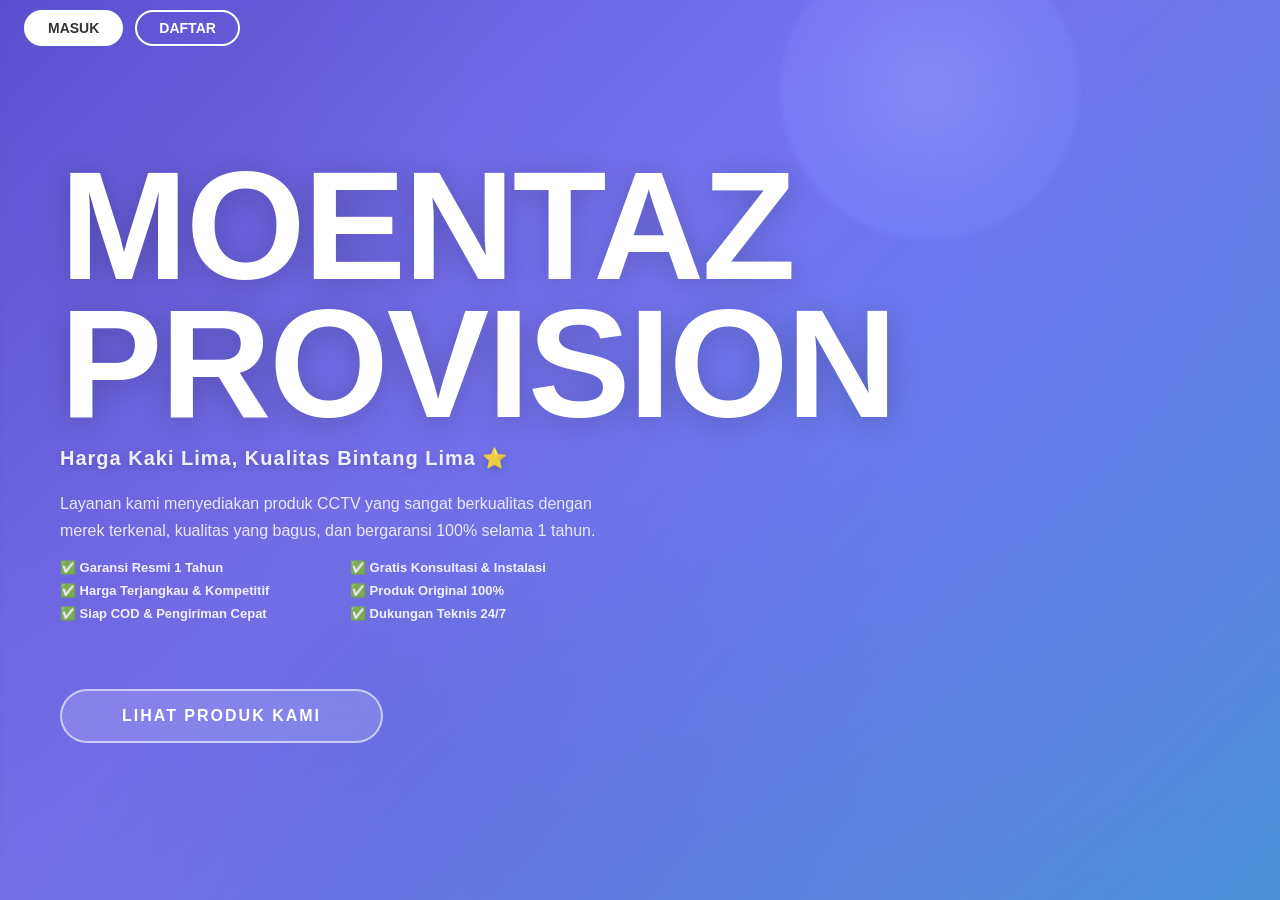
==== index.html @ 512e45a7 "Add files via upload" ====
﻿<!DOCTYPE html>
<html lang="id">
<head>
  <meta charset="UTF-8" />
  <meta name="viewport" content="width=device-width, initial-scale=1.0, viewport-fit=cover"/>
  <meta name="theme-color" content="#5b4fcf"/>
  <meta name="mobile-web-app-capable" content="yes"/>
  <meta name="apple-mobile-web-app-capable" content="yes"/>
  <meta name="apple-mobile-web-app-status-bar-style" content="black-translucent"/>
  <meta name="apple-mobile-web-app-title" content="Moentaz ProVision"/>
  <title>Moentaz ProVision</title>
  <link rel="stylesheet" href="style.css"/>
  <link rel="stylesheet" href="mobile.css"/>
</head>
<body>

<!-- ===== NAVBAR ===== -->
<nav class="navbar" id="navbar">
  <button class="hamburger" id="navbar-hamburger" onclick="openSidebar()" style="display:none;">&#9776;</button>
  <div class="nav-right">
    <button class="btn-masuk" id="btn-masuk" onclick="openModal('modal-masuk')">MASUK</button>
    <button class="btn-daftar" id="btn-daftar" onclick="openModal('modal-daftar')">DAFTAR</button>
    <button class="btn-logout" id="btn-logout" onclick="doLogout()" style="display:none;">KELUAR</button>
    <button class="btn-cart" id="navbar-cart" onclick="openModal('modal-cart')" style="display:none;">
      🛒<span class="cart-badge" id="cart-badge">0</span>
    </button>
  </div>
</nav>

<!-- ===== PAGE: HOME ===== -->
<section class="page active" id="page-home">
  <div class="hero-bg">
    <div class="hero-content">
      <h1 class="hero-title">MOENTAZ<br><span>PROVISION</span></h1>
      <p class="hero-slogan">Harga Kaki Lima, Kualitas Bintang Lima ⭐</p>
      <div class="hero-desc">
        <p>Layanan kami menyediakan produk CCTV yang sangat berkualitas dengan merek terkenal, kualitas yang bagus, dan bergaransi 100% selama 1 tahun.</p>
        <div class="hero-features">
          <div class="hero-feature">✅ Garansi Resmi 1 Tahun</div>
          <div class="hero-feature">✅ Gratis Konsultasi &amp; Instalasi</div>
          <div class="hero-feature">✅ Harga Terjangkau &amp; Kompetitif</div>
          <div class="hero-feature">✅ Produk Original 100%</div>
          <div class="hero-feature">✅ Siap COD &amp; Pengiriman Cepat</div>
          <div class="hero-feature">✅ Dukungan Teknis 24/7</div>
        </div>
      </div>
      <button class="btn-order" onclick="goToLayanan()">LIHAT PRODUK KAMI</button>
    </div>
  </div>
</section>

<!-- ===== PAGE: PRODUCTS ===== -->
<section class="page" id="page-products">
  <div class="products-bg">
    <h2 class="section-title">PRODUK YANG DIJUAL</h2>

    <!-- Filter & Search Bar -->
    <div class="produk-filter-bar">
      <input type="text" id="search-produk" placeholder="&#128269; Cari produk..." oninput="filterProdukPage()" class="produk-search-input"/>
      <select id="filter-kategori" onchange="filterProdukPage()" class="produk-filter-select">
        <option value="">Semua Kategori</option>
        <option value="CCTV Outdoor">CCTV Outdoor</option>
        <option value="CCTV Indoor">CCTV Indoor</option>
        <option value="CCTV PTZ">CCTV PTZ</option>
        <option value="CCTV Wireless">CCTV Wireless</option>
        <option value="Aksesoris CCTV">Aksesoris CCTV</option>
        <option value="Produk Resmi">Produk Resmi</option>
      </select>
      <select id="filter-sort" onchange="filterProdukPage()" class="produk-filter-select">
        <option value="default">Urutkan</option>
        <option value="termurah">Harga Termurah</option>
        <option value="termahal">Harga Termahal</option>
        <option value="terbaru">Terbaru</option>
      </select>
    </div>

    <!-- Produk Penjual (dinamis) -->
    <div id="seller-products-section" style="display:none;">
      <div class="seller-products-header">
        <span>🏪 Produk dari Penjual</span>
      </div>
      <div class="product-grid" id="seller-products-grid"></div>
    </div>

    <!-- Divider -->
    <div id="official-products-header" class="seller-products-header" style="margin-top:20px;">
      <span>✅ Produk Resmi Moentaz ProVision</span>
    </div>

    <h2 class="section-title" style="margin-top:16px;">BEST SELLER</h2>
    <div class="featured-grid">
      <div class="featured-card" onclick="showDetail('tapo')">
        <img id="feat-tapo" alt="Tapo C500" class="prod-img"/>
        <h3>TAPO C500</h3>
        <p>CCTV outdoor PTZ 2MP (1080p) dengan perlindungan IP65, rotasi 360°, deteksi AI, color night vision, dan audio dua arah.</p>
      </div>
      <div class="featured-card" onclick="showDetail('dome')">
        <img id="feat-dome" alt="Domeguard Cam" class="prod-img"/>
        <h3>DOMEGUARD CAM</h3>
        <p>Resolusi tinggi 1080p hingga 2K/3MP, fitur PTZ 360 derajat, dan night vision inframerah untuk pemantauan 24 jam.</p>
      </div>
      <div class="featured-card" onclick="showDetail('guardian')">
        <img id="feat-guardian" alt="Guardian Lens" class="prod-img"/>
        <h3>GUARDIAN LENS</h3>
        <p>Dual Lens dengan dua kamera dalam satu perangkat, memungkinkan pemantauan dua titik sekaligus dengan area luas.</p>
      </div>
    </div>
    <div class="product-grid">
      <div class="product-card" id="card-tapo" onclick="showDetail('tapo')">
        <span class="star">⭐</span>
        <img id="grid-tapo" alt="Tapo C500" class="prod-img"/>
        <div class="prod-info">
          <small>Smart 360° Camera</small>
          <strong>TAPO C500</strong>
          <small>AUTO TRACKING</small>
          <div class="price" id="price-tapo">Rp500.000</div>
          <div class="prod-actions">
            <button onclick="event.stopPropagation();openProductChat('Tapo C500')">💬 Chat</button>
            <button class="btn-beli" id="beli-tapo" onclick="event.stopPropagation();beliSekarang('Tapo C500',500000)">BELI SEKARANG</button>
          </div>
        </div>
      </div>
      <div class="product-card" id="card-dome" onclick="showDetail('dome')">
        <span class="star">⭐</span>
        <img id="grid-dome" alt="Domeguard Cam" class="prod-img"/>
        <div class="prod-info">
          <small>Indoor Dome Camera</small>
          <strong>DOMEGUARD CAM</strong>
          <small>MOTION DETECT</small>
          <div class="price" id="price-dome">Rp600.000</div>
          <div class="prod-actions">
            <button onclick="event.stopPropagation();openProductChat('Domeguard Cam')">💬 Chat</button>
            <button class="btn-beli" id="beli-dome" onclick="event.stopPropagation();beliSekarang('Domeguard Cam',600000)">BELI SEKARANG</button>
          </div>
        </div>
      </div>
      <div class="product-card" id="card-guardian" onclick="showDetail('guardian')">
        <span class="star">⭐</span>
        <img id="grid-guardian" alt="Guardian Lens" class="prod-img"/>
        <div class="prod-info">
          <small>Premium Security Cam</small>
          <strong>GUARDIAN LENS</strong>
          <small>WATERPROOF</small>
          <div class="price" id="price-guardian">Rp750.000</div>
          <div class="prod-actions">
            <button onclick="event.stopPropagation();openProductChat('Guardian Lens')">💬 Chat</button>
            <button class="btn-beli" id="beli-guardian" onclick="event.stopPropagation();beliSekarang('Guardian Lens',750000)">BELI SEKARANG</button>
          </div>
        </div>
      </div>
      <div class="product-card" id="card-zte" onclick="showDetail('zte')">
        <img id="grid-zte" alt="ZTE CCTV" class="prod-img"/>
        <div class="prod-info">
          <small>Wireless Smart Camera</small>
          <strong>ZTE CCTV</strong>
          <small>MOBILE APP</small>
          <div class="price" id="price-zte">Rp750.000</div>
          <div class="prod-actions">
            <button onclick="event.stopPropagation();openProductChat('ZTE CCTV')">💬 Chat</button>
            <button class="btn-beli" id="beli-zte" onclick="event.stopPropagation();beliSekarang('ZTE CCTV',750000)">BELI SEKARANG</button>
          </div>
        </div>
      </div>
      <div class="product-card" id="card-bullet" onclick="showDetail('bullet')">
        <img id="grid-bullet" alt="CCTV Bullet Camera" class="prod-img"/>
        <div class="prod-info">
          <small>Outdoor Bullet Camera</small>
          <strong>CCTV BULLET CAMERA</strong>
          <small>WEATHERPROOF · LONG RANGE · IR NIGHT</small>
          <div class="price" id="price-bullet">Rp400.000</div>
          <div class="prod-actions">
            <button onclick="event.stopPropagation();openProductChat('CCTV Bullet Camera')">💬 Chat</button>
            <button class="btn-beli" id="beli-bullet" onclick="event.stopPropagation();beliSekarang('CCTV Bullet Camera',400000)">BELI SEKARANG</button>
          </div>
        </div>
      </div>
      <div class="product-card" id="card-hikvision" onclick="showDetail('hikvision')">
        <img id="grid-hikvision" alt="Hikvision" class="prod-img"/>
        <div class="prod-info">
          <small>Indoor Dome Camera</small>
          <strong>HIKVISION</strong>
          <small>INFRARED · STABLE SIGNAL</small>
          <div class="price" id="price-hikvision">Rp350.000</div>
          <div class="prod-actions">
            <button onclick="event.stopPropagation();openProductChat('Hikvision')">💬 Chat</button>
            <button class="btn-beli" id="beli-hikvision" onclick="event.stopPropagation();beliSekarang('Hikvision',350000)">BELI SEKARANG</button>
          </div>
        </div>
      </div>
      <div class="product-card" id="card-ezviz" onclick="showDetail('ezviz')">
        <img id="grid-ezviz" alt="Ezviz Dome" class="prod-img"/>
        <div class="prod-info">
          <small>Smart Home Camera</small>
          <strong>EZVIZ DOME</strong>
          <small>FULL HD · MOTION ALERT · APP CONTROL</small>
          <div class="price" id="price-ezviz">Rp450.000</div>
          <div class="prod-actions">
            <button onclick="event.stopPropagation();openProductChat('Ezviz Dome')">💬 Chat</button>
            <button class="btn-beli" id="beli-ezviz" onclick="event.stopPropagation();beliSekarang('Ezviz Dome',450000)">BELI SEKARANG</button>
          </div>
        </div>
      </div>
      <div class="product-card" id="card-tvt" onclick="showDetail('tvt')">
        <img id="grid-tvt" alt="TVT Camera" class="prod-img"/>
        <div class="prod-info">
          <small>Outdoor Security Camera</small>
          <strong>TVT CAMERA</strong>
          <small>ROBUST · WATERPROOF · NIGHT VISION</small>
          <div class="price" id="price-tvt">Rp650.000</div>
          <div class="prod-actions">
            <button onclick="event.stopPropagation();openProductChat('TVT Camera')">💬 Chat</button>
            <button class="btn-beli" id="beli-tvt" onclick="event.stopPropagation();beliSekarang('TVT Camera',650000)">BELI SEKARANG</button>
          </div>
        </div>
      </div>
    </div>
  </div>
</section>

<!-- ===== PAGE: DETAIL PRODUK ===== -->
<section class="page" id="page-detail">
  <div class="detail-bg">
    <div class="detail-container">
      <button class="btn-back" onclick="showPage('page-products')">&#8592; Kembali</button>
      <img id="detail-img" alt="Produk" class="prod-img" style="width:160px;height:160px;"/>
      <h2 id="detail-name">DOMEGUARD CAM</h2>
      <div class="detail-price" id="detail-price">Rp600.000</div>
      <div class="detail-actions">
        <button onclick="openProductChatDetail()">💬 Chat</button>
        <button onclick="addToCartDetail()">🛒</button>
        <button class="btn-beli-detail" id="detail-beli" onclick="beliSekarangDetail()">BELI SEKARANG</button>
      </div>
      <div class="detail-desc">
        <h4>📷 Deskripsi Produk CCTV</h4>
        <p>Kami menyediakan berbagai jenis CCTV berkualitas seperti Bullet Camera, Hikvision, Ezviz Dome, dan TVT Camera yang cocok untuk kebutuhan rumah, toko, maupun kantor. Semua produk sudah mendukung pemantauan melalui HP sehingga Anda bisa mengawasi kapan saja dan di mana saja.</p>
        <p><strong>Kelebihan:</strong></p>
        <p>✅ Kualitas gambar HD hingga jernih<br>
           ✅ Tersedia untuk indoor &amp; outdoor<br>
           ✅ Fitur lengkap (night vision, motion detection)<br>
           ✅ Bisa dipantau lewat smartphone<br>
           ✅ Pilihan harga dari terjangkau hingga premium</p>
        <p><strong>Kekurangan:</strong></p>
        <p>❌ Beberapa produk premium harganya lebih mahal<br>
           ❌ Instalasi &amp; setting awal butuh penyesuaian<br>
           ❌ Tipe tertentu kurang cocok untuk semua kondisi (indoor/outdoor)</p>
        <h4>📷 RATING TENTANG PRODUCT</h4>
        <div class="reviews" id="reviews-list">
          <div class="review-card"><span class="rev-avatar r">R</span><strong>Rudy2531</strong><div>⭐⭐⭐⭐⭐</div><p>Performa stabil dan jarang bermasalah</p></div>
          <div class="review-card"><span class="rev-avatar m">M</span><strong>my_m.yusuf</strong><div>⭐⭐⭐⭐⭐</div><p>Sangat puas, bisa pantau dari HP dengan lancar</p></div>
          <div class="review-card"><span class="rev-avatar m">M</span><strong>Maemunah854</strong><div>⭐⭐⭐</div><p>Cukup bagus untuk kebutuhan rumah</p></div>
          <div class="review-card"><span class="rev-avatar n">N</span><strong>NinGsieh762</strong><div>⭐⭐⭐⭐</div><p>Desain bagus dan cocok untuk indoor</p></div>
          <div class="review-card"><span class="rev-avatar d">D</span><strong>Daffin1928_</strong><div>⭐⭐⭐</div><p>Cukup bagus untuk kebutuhan rumah</p></div>
        </div>
        <div class="rating-form" id="rating-form">
          <h4>⭐ Tulis Ulasanmu</h4>
          <div class="rating-stars" id="rating-stars">
            <span class="star-btn" data-val="1" onclick="setRating(1)">★</span>
            <span class="star-btn" data-val="2" onclick="setRating(2)">★</span>
            <span class="star-btn" data-val="3" onclick="setRating(3)">★</span>
            <span class="star-btn" data-val="4" onclick="setRating(4)">★</span>
            <span class="star-btn" data-val="5" onclick="setRating(5)">★</span>
          </div>
          <p id="rating-label" style="font-size:12px;color:#888;margin:4px 0 10px;">Pilih bintang di atas</p>
          <textarea id="rating-komentar" placeholder="Tulis komentar kamu..." rows="3"></textarea>
          <button class="btn-submit-rating" onclick="submitRating()">Kirim Ulasan</button>
        </div>
        <div class="badges-row">
          <span class="badge-garansi">100% GARANSI</span>
          <span class="badge-siap">⚡ SIAP COD!</span>
          <span class="badge-ready">✅ READY STOCK</span>
        </div>
      </div>
    </div>
  </div>
</section>

<!-- ===== PAGE: KONTAK ===== -->
<section class="page" id="page-kontak">
  <div class="kontak-bg">
    <div class="kontak-container">
      <h2><u>KONTAK KAMI</u></h2>
      <div class="kontak-item">
        <span class="kontak-icon ig">
          <svg xmlns="http://www.w3.org/2000/svg" viewBox="0 0 24 24" width="40" height="40"><defs><radialGradient id="ig-grad" cx="30%" cy="107%" r="150%"><stop offset="0%" stop-color="#fdf497"/><stop offset="5%" stop-color="#fdf497"/><stop offset="45%" stop-color="#fd5949"/><stop offset="60%" stop-color="#d6249f"/><stop offset="90%" stop-color="#285AEB"/></radialGradient></defs><rect width="24" height="24" rx="6" fill="url(#ig-grad)"/><rect x="3" y="3" width="18" height="18" rx="5" fill="none" stroke="white" stroke-width="1.5"/><circle cx="12" cy="12" r="4.5" fill="none" stroke="white" stroke-width="1.5"/><circle cx="17.5" cy="6.5" r="1" fill="white"/></svg>
        </span>
        <strong>@moentazprovision</strong>
      </div>
      <div class="kontak-item">
        <span class="kontak-icon wa">
          <svg xmlns="http://www.w3.org/2000/svg" viewBox="0 0 24 24" width="40" height="40"><rect width="24" height="24" rx="6" fill="#25D366"/><path d="M12 4C7.58 4 4 7.58 4 12c0 1.42.37 2.75 1.02 3.91L4 20l4.24-1.11A7.94 7.94 0 0012 20c4.42 0 8-3.58 8-8s-3.58-8-8-8zm3.93 11.07c-.17.47-1 .9-1.37.95-.34.05-.77.07-1.24-.08-.29-.09-.65-.21-1.12-.41-1.97-.85-3.25-2.84-3.35-2.97-.1-.13-.8-1.06-.8-2.02s.5-1.43.68-1.63c.17-.19.38-.24.5-.24l.36.01c.12 0 .28-.04.44.34.17.39.57 1.39.62 1.49.05.1.08.22.02.35-.07.13-.1.21-.2.33-.1.11-.21.25-.3.33-.1.1-.2.2-.09.4.12.19.52.86 1.12 1.39.77.69 1.42.9 1.62.99.19.1.3.08.41-.05.12-.13.5-.58.63-.78.13-.2.27-.17.45-.1.18.07 1.15.54 1.35.64.19.1.32.14.37.22.05.09.05.5-.12.97z" fill="white"/></svg>
        </span>
        <strong>0857-1254-3675</strong>
      </div>
      <div class="kontak-item">
        <span class="kontak-icon gm">
          <svg xmlns="http://www.w3.org/2000/svg" viewBox="0 0 24 24" width="40" height="40"><rect width="24" height="24" rx="6" fill="white" stroke="#ddd" stroke-width="0.5"/><path d="M4 7.5C4 6.67 4.67 6 5.5 6h13C19.33 6 20 6.67 20 7.5v9c0 .83-.67 1.5-1.5 1.5h-13C4.67 18 4 17.33 4 16.5v-9z" fill="white" stroke="#ddd" stroke-width="0.5"/><path d="M4 7.5l8 5.5 8-5.5" fill="none" stroke="#EA4335" stroke-width="1.5"/><path d="M4 7.5L4 16.5" fill="none" stroke="#34A853" stroke-width="1.5"/><path d="M20 7.5L20 16.5" fill="none" stroke="#FBBC05" stroke-width="1.5"/><path d="M4 16.5l5.5-4.5" fill="none" stroke="#4285F4" stroke-width="1.5"/><path d="M20 16.5l-5.5-4.5" fill="none" stroke="#4285F4" stroke-width="1.5"/></svg>
        </span>
        <strong>officialmoentaz@gmail.com</strong>
      </div>
      <div class="kontak-item">
        <span class="kontak-icon fb">
          <svg xmlns="http://www.w3.org/2000/svg" viewBox="0 0 24 24" width="40" height="40"><rect width="24" height="24" rx="6" fill="#1877F2"/><path d="M16 8h-2c-.55 0-1 .45-1 1v2h3l-.5 3H13v7h-3v-7H8v-3h2V9c0-2.21 1.79-4 4-4h2v3z" fill="white"/></svg>
        </span>
        <strong>moentazprovision.official</strong>
      </div>
    </div>
  </div>
</section>

<!-- ===== PAGE: TENTANG KAMI ===== -->
<section class="page" id="page-tentang">
  <div class="tentang-bg">
    <div class="tentang-container">
      <p>KAMI ADALAH PENYEDIA SOLUSI KEAMANAN YANG FOKUS PADA PENJUALAN DAN PEMASANGAN CCTV UNTUK RUMAH, BISNIS, DAN KEBUTUHAN INDUSTRI.</p>
      <p>MOENTAZ PROVISION DIDIRIKAN DENGAN TUJUAN MEMBANTU MENINGKATKAN KEAMANAN DAN KETENANGAN PELANGGAN. KAMI MENYEDIAKAN BERBAGAI PRODUK CCTV BERKUALITAS DENGAN TEKNOLOGI TERBARU SERTA LAYANAN INSTALASI PROFESIONAL.</p>
      <p>DENGAN TIM YANG BERPENGALAMAN, KAMI MEMASTIKAN SETIAP SISTEM TERPASANG DENGAN OPTIMAL DAN MUDAH DIGUNAKAN. KAMI JUGA MEMBERIKAN DUKUNGAN PURNA JUAL UNTUK MEMASTIKAN SISTEM KEAMANAN ANDA SELALU BERJALAN DENGAN BAIK.</p>
      <p>VISI KAMI ADALAH MENJADI MITRA TERPERCAYA DALAM SOLUSI KEAMANAN. MISI KAMI ADALAH MENGHADIRKAN PRODUK BERKUALITAS, LAYANAN PROFESIONAL, DAN SOLUSI YANG TEPAT SESUAI KEBUTUHAN PELANGGAN.</p>
      <p>LINDUNGI ASET DAN ORANG-ORANG PENTING BAGI ANDA BERSAMA MOENTAZ PROVISION.</p>
      <p style="font-style:italic;opacity:0.85;margin-top:20px;">"Harga Kaki Lima, Kualitas Bintang Lima ⭐"</p>
    </div>
  </div>
</section>

<!-- ===== PAGE: DASHBOARD PENJUAL ===== -->
<section class="page" id="page-seller">
  <div class="seller-page-bg">

    <!-- Navbar Penjual -->
    <nav class="seller-navbar">
      <div class="seller-navbar-left">
        <button class="seller-nav-back" onclick="showPage('page-home')">&#8592; Keluar</button>
        <span class="seller-nav-logo">🏪 Moentaz ProVision <span class="seller-nav-badge">Seller</span></span>
      </div>
      <div class="seller-navbar-right">
        <span class="seller-nav-toko" id="snav-toko">Nama Toko</span>
        <div class="seller-nav-saldo" onclick="showSellerTab('keuangan')">
          💰 <span id="snav-saldo">Rp0</span>
        </div>
      </div>
    </nav>

    <!-- Layout Utama -->
    <div class="seller-layout">

      <!-- Sidebar Menu (Desktop) -->
      <aside class="seller-sidebar-menu">
        <div class="seller-sidebar-profile">
          <div class="seller-sidebar-avatar">🏪</div>
          <div id="ssidebar-toko" style="font-weight:800;font-size:14px;color:#fff;">Nama Toko</div>
          <div id="ssidebar-username" style="font-size:11px;color:rgba(255,255,255,0.7);">@username</div>
        </div>
        <nav class="seller-sidebar-nav">
          <a href="#" class="seller-snav active" id="snav-beranda" onclick="showSellerTab('beranda')">&#127968; Beranda</a>
          <a href="#" class="seller-snav" id="snav-produk" onclick="showSellerTab('produk')">&#128230; Produk Saya</a>
          <a href="#" class="seller-snav" id="snav-pesanan" onclick="showSellerTab('pesanan')">
            &#128203; Pesanan Masuk
            <span class="seller-snav-badge" id="snav-pesanan-badge" style="display:none;"></span>
          </a>
          <a href="#" class="seller-snav" id="snav-keuangan" onclick="showSellerTab('keuangan')">&#128179; Keuangan</a>
          <a href="#" class="seller-snav" id="snav-promosi" onclick="showSellerTab('promosi')">&#127873; Promosi</a>
          <a href="#" class="seller-snav" id="snav-ulasan" onclick="showSellerTab('ulasan')">&#11088; Ulasan</a>
          <a href="#" class="seller-snav" id="snav-profil" onclick="showSellerTab('profil')">&#9881;&#65039; Profil Toko</a>
        </nav>
        <button class="seller-sidebar-logout" onclick="doLogoutPenjual()">&#128682; Keluar dari Toko</button>
      </aside>

      <!-- Konten Utama -->
      <main class="seller-main-content" id="seller-main-content">
        <!-- Diisi oleh JS -->
      </main>

    </div>

    <!-- Bottom Nav (Mobile) -->
    <nav class="seller-bottom-nav">
      <button class="seller-bnav-btn active" id="bnav-beranda" onclick="showSellerTab('beranda')">
        <span>&#127968;</span><small>Beranda</small>
      </button>
      <button class="seller-bnav-btn" id="bnav-produk" onclick="showSellerTab('produk')">
        <span>&#128230;</span><small>Produk</small>
      </button>
      <button class="seller-bnav-btn" id="bnav-pesanan" onclick="showSellerTab('pesanan')">
        <span>&#128203;</span><small>Pesanan</small>
        <span class="seller-bnav-badge" id="bnav-pesanan-badge" style="display:none;"></span>
      </button>
      <button class="seller-bnav-btn" id="bnav-keuangan" onclick="showSellerTab('keuangan')">
        <span>&#128179;</span><small>Keuangan</small>
      </button>
      <button class="seller-bnav-btn" id="bnav-lainnya" onclick="showSellerTab('profil')">
        <span>&#9881;&#65039;</span><small>Lainnya</small>
      </button>
    </nav>

  </div>
</section>

<!-- ===== MODAL: MASUK ===== -->
<div class="modal-overlay" id="modal-masuk">
  <div class="modal-box">
    <button class="modal-close" onclick="closeModal('modal-masuk')">X</button>
    <!-- Tab Pembeli / Penjual -->
    <div class="auth-tabs">
      <button class="auth-tab active" id="tab-login-pembeli" onclick="switchLoginTab('pembeli')">🛒 Pembeli</button>
      <button class="auth-tab" id="tab-login-penjual" onclick="switchLoginTab('penjual')">🏪 Penjual</button>
    </div>

    <!-- Form Login Pembeli -->
    <div id="form-login-pembeli">
      <h2>MASUK PEMBELI</h2>
      <div class="form-group"><input type="text" id="login-username" placeholder="Username"/><span>👤</span></div>
      <div class="form-group"><input type="email" id="login-email" placeholder="Masukan email"/><span>✉️</span></div>
      <div class="form-group"><input type="password" id="login-password" placeholder="Kata Sandi"/><span>🔒</span></div>
      <p id="login-error" style="display:none;color:red;font-size:13px;margin-bottom:10px;"></p>
      <div class="form-btns">
        <button class="btn-login" onclick="doLogin()">Login Sekarang</button>
        <button class="btn-lupa">Lupa Kata Sandi?</button>
      </div>
      <p style="text-align:center;font-size:13px;margin-top:12px;color:#888;">Belum punya akun? <a href="#" onclick="closeModal('modal-masuk');openModal('modal-daftar');return false;" style="color:#5b4fcf;font-weight:700;">Daftar</a></p>
    </div>

    <!-- Form Login Penjual -->
    <div id="form-login-penjual" style="display:none;">
      <h2>MASUK PENJUAL</h2>
      <div class="form-group"><input type="text" id="seller-login-username" placeholder="Username Toko"/><span>🏪</span></div>
      <div class="form-group"><input type="email" id="seller-login-email" placeholder="Email Toko"/><span>✉️</span></div>
      <div class="form-group"><input type="password" id="seller-login-password" placeholder="Kata Sandi"/><span>🔒</span></div>
      <p id="seller-login-error" style="display:none;color:red;font-size:13px;margin-bottom:10px;"></p>
      <div class="form-btns">
        <button class="btn-login" onclick="doLoginPenjual()">Login Penjual</button>
        <button class="btn-lupa">Lupa Kata Sandi?</button>
      </div>
      <p style="text-align:center;font-size:13px;margin-top:12px;color:#888;">Belum punya toko? <a href="#" onclick="closeModal('modal-masuk');openModal('modal-daftar-penjual');return false;" style="color:#ff6f00;font-weight:700;">Daftar Toko</a></p>
    </div>
  </div>
</div>

<!-- ===== MODAL: DAFTAR PENJUAL ===== -->
<div class="modal-overlay" id="modal-daftar-penjual">
  <div class="modal-box">
    <button class="modal-close" onclick="closeModal('modal-daftar-penjual')">X</button>
    <h2>DAFTAR PENJUAL</h2>
    <div class="seller-reg-banner">
      <span>🏪</span>
      <div>
        <strong>Buka Toko di Moentaz ProVision</strong>
        <p>Jangkau lebih banyak pembeli, kelola produk dengan mudah.</p>
      </div>
    </div>
    <p class="form-section-label">🏪 Informasi Toko</p>
    <div class="form-group"><input type="text" id="seller-nama-toko" placeholder="Nama Toko"/><span>🏪</span></div>
    <div class="form-group"><input type="text" id="seller-username" placeholder="Username Toko (unik)"/><span>👤</span></div>
    <div class="form-group"><input type="email" id="seller-email" placeholder="Email Toko (@gmail.com)"/><span>✉️</span></div>
    <div class="form-group"><input type="tel" id="seller-telpon" placeholder="Nomor WhatsApp Toko" oninput="this.value=this.value.replace(/[^0-9+\-\s]/g,'')"/><span>📞</span></div>
    <p class="form-section-label">📍 Lokasi Toko</p>
    <div class="alamat-grid">
      <div class="alamat-select-wrap">
        <select id="seller-provinsi" onchange="onSellerProvinsiChange()" class="alamat-select">
          <option value="">-- Pilih Provinsi --</option>
        </select>
      </div>
      <div class="alamat-select-wrap">
        <select id="seller-kota" onchange="onSellerKotaChange()" class="alamat-select" disabled>
          <option value="">-- Pilih Kota/Kab --</option>
        </select>
      </div>
      <div class="alamat-select-wrap">
        <select id="seller-kecamatan" onchange="onSellerKecamatanChange()" class="alamat-select" disabled>
          <option value="">-- Pilih Kecamatan --</option>
        </select>
      </div>
      <div class="alamat-select-wrap">
        <select id="seller-kodepos" class="alamat-select" disabled>
          <option value="">-- Kode Pos --</option>
        </select>
      </div>
    </div>
    <div class="form-group" style="margin-top:8px;">
      <input type="text" id="seller-alamat-jalan" placeholder="Alamat Lengkap Toko (Jl. ...)"/>
      <span>📍</span>
    </div>
    <p class="form-section-label">📝 Deskripsi Toko</p>
    <textarea id="seller-deskripsi" placeholder="Ceritakan tentang toko kamu..." rows="3" style="width:100%;border:1px solid #ccc;border-radius:6px;padding:10px;font-size:13px;font-family:inherit;resize:none;outline:none;box-sizing:border-box;"></textarea>
    <p class="form-section-label">🔒 Keamanan Akun</p>
    <div class="form-group"><input type="password" id="seller-password" placeholder="Min 8 karakter, huruf kapital, angka, . , - _"/><span>🔒</span></div>
    <div class="form-group"><input type="password" id="seller-password2" placeholder="Ulangi Password"/><span>🔒</span></div>
    <p id="seller-reg-error" style="display:none;color:red;font-size:13px;margin-bottom:8px;"></p>
    <button class="btn-daftar-submit" style="background:#ff6f00;" onclick="doDaftarPenjual()">Daftar Toko Sekarang</button>
    <p style="text-align:center;font-size:13px;margin-top:10px;color:#888;">Sudah punya akun? <a href="#" onclick="closeModal('modal-daftar-penjual');openModal('modal-masuk');switchLoginTab('penjual');return false;" style="color:#ff6f00;font-weight:700;">Login</a></p>
  </div>
</div>

<!-- ===== MODAL: DASHBOARD PENJUAL ===== -->
<div class="modal-overlay" id="modal-dashboard-penjual">
  <div class="modal-box seller-dashboard-box">
    <button class="modal-close" onclick="closeModal('modal-dashboard-penjual')">X</button>
    <!-- Header Toko -->
    <div class="seller-dash-header">
      <div class="seller-dash-avatar" id="seller-dash-avatar">🏪</div>
      <div style="flex:1;">
        <div class="seller-dash-name" id="seller-dash-name">Nama Toko</div>
        <div class="seller-dash-username" id="seller-dash-username">@username</div>
        <div class="seller-dash-badge">Penjual Terverifikasi ✅</div>
      </div>
      <button class="seller-saldo-btn" onclick="showSellerSection('saldo')">
        💰 <span id="seller-saldo-display">Rp0</span>
      </button>
    </div>
    <!-- Statistik -->
    <div class="seller-dash-stats">
      <div class="seller-stat"><div class="seller-stat-val" id="seller-stat-produk">0</div><div class="seller-stat-label">Produk</div></div>
      <div class="seller-stat"><div class="seller-stat-val" id="seller-stat-pesanan">0</div><div class="seller-stat-label">Pesanan</div></div>
      <div class="seller-stat"><div class="seller-stat-val" id="seller-stat-pendapatan">Rp0</div><div class="seller-stat-label">Pendapatan</div></div>
      <div class="seller-stat"><div class="seller-stat-val" id="seller-stat-rating">5.0</div><div class="seller-stat-label">Rating</div></div>
    </div>
    <!-- Menu Tab -->
    <div class="seller-tab-menu">
      <button class="seller-tab-btn active" id="stab-produk" onclick="showSellerSection('produk')">📦 Produk</button>
      <button class="seller-tab-btn" id="stab-pesanan" onclick="showSellerSection('pesanan')">
        📋 Pesanan <span class="seller-notif-badge" id="seller-pesanan-badge" style="display:none;"></span>
      </button>
      <button class="seller-tab-btn" id="stab-keuangan" onclick="showSellerSection('keuangan')">💳 Keuangan</button>
      <button class="seller-tab-btn" id="stab-promosi" onclick="showSellerSection('promosi')">🎁 Promosi</button>
      <button class="seller-tab-btn" id="stab-ulasan" onclick="showSellerSection('ulasan')">⭐ Ulasan</button>
      <button class="seller-tab-btn" id="stab-profil" onclick="showSellerSection('profil')">⚙️ Toko</button>
    </div>
    <div id="seller-section-content" class="seller-content-area"></div>
    <!-- Footer -->
    <div class="seller-dash-footer">
      <button class="seller-footer-btn" onclick="closeModal('modal-dashboard-penjual')">🛒 Belanja</button>
      <button class="seller-footer-btn seller-footer-logout" onclick="doLogoutPenjual()">🚪 Keluar</button>
    </div>
  </div>
</div>

<!-- ===== MODAL: DAFTAR (PEMBELI) ===== -->
<div class="modal-overlay" id="modal-daftar">
  <div class="modal-box">
    <button class="modal-close" onclick="closeModal('modal-daftar')">X</button>
    <h2>DAFTAR PEMBELI</h2>
    <p class="form-section-label">👤 Informasi Personal</p>
    <div class="form-group"><input type="text" id="reg-nama" placeholder="Nama Lengkap (min. 2 kata)"/><span>👤</span></div>
    <div class="form-group"><input type="email" id="reg-email" placeholder="Contoh: nama@gmail.com"/><span>✉️</span></div>

    <!-- Alamat bertingkat -->
    <p class="form-section-label">📍 Alamat</p>
    <div class="alamat-grid">
      <div class="alamat-select-wrap">
        <select id="reg-provinsi" onchange="onProvinsiChange()" class="alamat-select">
          <option value="">-- Pilih Provinsi --</option>
        </select>
      </div>
      <div class="alamat-select-wrap">
        <select id="reg-kota" onchange="onKotaChange()" class="alamat-select" disabled>
          <option value="">-- Pilih Kota/Kab --</option>
        </select>
      </div>
      <div class="alamat-select-wrap">
        <select id="reg-kecamatan" onchange="onKecamatanChange()" class="alamat-select" disabled>
          <option value="">-- Pilih Kecamatan --</option>
        </select>
      </div>
      <div class="alamat-select-wrap">
        <select id="reg-kodepos" class="alamat-select" disabled>
          <option value="">-- Kode Pos --</option>
        </select>
      </div>
    </div>
    <div class="form-group" style="margin-top:8px;">
      <input type="text" id="reg-jalan" placeholder="Nama Jalan, Gedung, No. Rumah (contoh: Jl. Merdeka No. 10)"/>
      <span>🏠</span>
    </div>

    <div class="form-group"><input type="tel" id="reg-telpon" placeholder="Nomor Telpon" oninput="this.value=this.value.replace(/[^0-9+\-\s]/g,'')"/><span>📞</span></div>
    <p class="form-section-label">🔒 Keamanan Akun</p>
    <div class="form-group"><input type="password" id="reg-password" placeholder="Min 8 karakter, huruf kapital, angka, . , - _"/><span>🔒</span></div>
    <div class="form-group"><input type="password" id="reg-password2" placeholder="Ulangi Password"/><span>🔒</span></div>
    <p id="reg-error" style="display:none;color:red;font-size:13px;margin-bottom:8px;"></p>
    <button class="btn-daftar-submit" onclick="doDaftar()">Daftar Sekarang</button>
  </div>
</div>

<!-- ===== MODAL: CART ===== -->
<div class="modal-overlay" id="modal-cart">
  <div class="modal-box cart-box">
    <button class="modal-close" onclick="closeModal('modal-cart')">X</button>
    <div id="cart-items"></div>
    <div class="cart-footer">
      <label><input type="checkbox" id="select-all" onchange="toggleSelectAll(this)"/> Semua</label>
      <button class="btn-checkout" onclick="checkout()">Checkout</button>
    </div>
  </div>
</div>

<!-- ===== MODAL: CHAT PER PRODUK ===== -->
<div class="modal-overlay" id="modal-chat">
  <div class="modal-box chat-box">
    <div class="chat-header">
      <span class="chat-avatar">M</span>
      <div>
        <strong>Admin Moentaz ProVision</strong>
        <div id="chat-product-label" style="font-size:11px;color:#5b4fcf;font-weight:600;"></div>
        <div id="chat-admin-status" style="font-size:10px;margin-top:2px;"></div>
      </div>
      <button class="modal-close" style="position:relative;top:0;right:0;margin-left:auto;" onclick="closeModal('modal-chat')">X</button>
    </div>
    <div class="chat-messages" id="chat-messages"></div>
    <div class="chat-input-row">
      <input type="text" id="chat-input" placeholder="Tulis Pesan..."/>
      <button onclick="sendChat()">&#10148;</button>
    </div>
  </div>
</div>

<!-- ===== MODAL: CHAT ADMIN UMUM ===== -->
<div class="modal-overlay" id="modal-chat-admin">
  <div class="modal-box chat-box">
    <div class="chat-header">
      <span class="chat-avatar">M</span>
      <div>
        <strong>Admin Moentaz ProVision</strong>
        <div style="font-size:11px;color:#888;">Chat Umum</div>
        <div id="chat-admin-status-umum" style="font-size:10px;margin-top:2px;"></div>
      </div>
      <button class="modal-close" style="position:relative;top:0;right:0;margin-left:auto;" onclick="closeModal('modal-chat-admin')">X</button>
    </div>
    <div class="chat-messages" id="chat-messages-admin"></div>
    <div class="chat-input-row">
      <input type="text" id="chat-input-admin" placeholder="Tulis Pesan..."/>
      <button onclick="sendChatAdmin()">&#10148;</button>
    </div>
  </div>
</div>

<!-- ===== SIDEBAR ===== -->
<div class="sidebar-overlay" id="sidebar-overlay" onclick="closeSidebar()"></div>
<div class="sidebar" id="sidebar">
  <button class="sidebar-close" onclick="closeSidebar()">X</button>
  <div class="sidebar-user" id="sidebar-user" style="display:none;">
    <div class="sidebar-avatar" id="sidebar-avatar">👤</div>
    <div id="sidebar-username" style="font-weight:800;font-size:15px;"></div>
    <div id="sidebar-role" style="font-size:11px;color:#888;">Member Moentaz ProVision</div>
  </div>
  <nav>
    <a href="#" onclick="closeSidebar();showPage('page-home')">🏠 HOME</a>
    <a href="#" onclick="closeSidebar();showPage('page-tentang')">ℹ️ TENTANG KAMI</a>
    <a href="#" onclick="closeSidebar();showPage('page-products')">📷 LAYANAN</a>
    <a href="#" onclick="closeSidebar();showPage('page-kontak')">📞 KONTAK</a>
  </nav>
  <div class="sidebar-divider"></div>
  <div class="sidebar-pay-card" onclick="closeSidebar();openCCTVPay()">
    <div class="sidebar-pay-logo">💜 MoentazProVisionPay</div>
    <div class="sidebar-pay-saldo" id="sidebar-saldo">Saldo: <strong id="sidebar-saldo-val">Rp0</strong></div>
    <div class="sidebar-pay-actions">
      <span>💸 Transfer</span>
      <span>➕ Top Up</span>
      <span>📋 Riwayat</span>
    </div>
  </div>
  <div class="sidebar-divider"></div>
  <div class="sidebar-extra">
    <a href="#" onclick="closeSidebar();openCCTVPay()">💜 MoentazProVisionPay</a>
    <a href="#" id="sidebar-chat-link" onclick="closeSidebar();openChatSesuaiRole()">💬 Chat Admin</a>
    <a href="#" onclick="closeSidebar();openLacakPesanan()">📍 Lacak Pesanan</a>
    <a href="#" onclick="closeSidebar();openModal('modal-promo')">🎁 Promo &amp; Voucher</a>
    <a href="#" id="sidebar-admin-link" onclick="closeSidebar();openAdminPanel()" style="display:none;color:#ff6f00;">👑 Panel Admin</a>
    <a href="#" onclick="closeSidebar();if(currentSeller){openDashboardPenjual();}else{openModal('modal-masuk');switchLoginTab('penjual');initSellerWilayah();}" style="color:#ff6f00;">🏪 Masuk sebagai Penjual</a>
  </div>
</div>

<!-- ===== MODAL: CHECKOUT ===== -->
<div class="modal-overlay" id="modal-checkout">
  <div class="modal-box checkout-box">
    <button class="modal-close" onclick="closeModal('modal-checkout')">X</button>
    <h2>CHECKOUT</h2>
    <div class="co-section-title">🛍️ Produk</div>
    <div id="co-items"></div>
    <div class="co-total-row">Total: <span id="co-total" style="color:#ff6f00;font-weight:900;"></span></div>
    <div class="co-section-title">🚚 Pilih Pengiriman</div>
    <div class="co-alamat-row" id="co-alamat-row">
      <span id="co-alamat-text" style="font-size:13px;color:#555;flex:1;">-</span>
      <button class="btn-ganti-alamat" onclick="openModalAlamat()">Ganti Alamat</button>
    </div>
    <div class="co-group" data-group="pengiriman">
      <div class="co-option" data-label="J&T Express" data-ongkir="18000" onclick="selectPengiriman(this)">
        <span class="co-icon">📦</span>
        <div><strong>J&amp;T Express</strong><small>Estimasi 2-3 hari</small></div>
        <span class="co-ongkir">Rp18.000</span>
      </div>
      <div class="co-option" data-label="JNE Regular" data-ongkir="15000" onclick="selectPengiriman(this)">
        <span class="co-icon">📦</span>
        <div><strong>JNE Regular</strong><small>Estimasi 3-5 hari</small></div>
        <span class="co-ongkir">Rp15.000</span>
      </div>
      <div class="co-option" data-label="SiCepat" data-ongkir="12000" onclick="selectPengiriman(this)">
        <span class="co-icon">⚡</span>
        <div><strong>SiCepat</strong><small>Estimasi 1-2 hari</small></div>
        <span class="co-ongkir">Rp12.000</span>
      </div>
      <div class="co-option" data-label="AnterAja" data-ongkir="10000" onclick="selectPengiriman(this)">
        <span class="co-icon">🏍️</span>
        <div><strong>AnterAja</strong><small>Estimasi 2-4 hari</small></div>
        <span class="co-ongkir">Rp10.000</span>
      </div>
      <div class="co-option" data-label="Pos Indonesia" data-ongkir="9000" onclick="selectPengiriman(this)">
        <span class="co-icon">🏣</span>
        <div><strong>Pos Indonesia</strong><small>Estimasi 4-7 hari</small></div>
        <span class="co-ongkir">Rp9.000</span>
      </div>
      <div class="co-option" data-label="JNE YES" data-ongkir="35000" onclick="selectPengiriman(this)">
        <span class="co-icon">🚀</span>
        <div><strong>JNE YES</strong><small>Estimasi 1 hari (same day)</small></div>
        <span class="co-ongkir">Rp35.000</span>
      </div>
    </div>
    <div class="co-ongkir-summary" id="co-ongkir-summary" style="display:none;">
      <div class="co-ongkir-row"><span>Harga Barang</span><span id="co-harga-barang">Rp0</span></div>
      <div class="co-ongkir-row"><span>Ongkos Kirim</span><span id="co-harga-ongkir" style="color:#ff6f00;">+Rp0</span></div>
      <div class="co-ongkir-row co-ongkir-total"><span>Total Bayar</span><span id="co-total-final" style="color:#ff6f00;font-weight:900;">Rp0</span></div>
    </div>
    <div class="co-section-title">💳 Pilih Pembayaran</div>
    <div class="co-group" data-group="pembayaran">
      <div class="co-option" data-label="DANA" onclick="selectOption(this,'pembayaran')">
        <span class="co-icon" style="background:#1a8fe3;color:white;border-radius:8px;padding:2px 6px;font-size:12px;font-weight:900;">DANA</span>
        <div><strong>DANA</strong><small>Dompet Digital</small></div>
      </div>
      <div class="co-option" data-label="MoentazProVisionPay" onclick="selectOption(this,'pembayaran')">
        <span class="co-icon" style="background:#5b4fcf;color:white;border-radius:8px;padding:2px 6px;font-size:10px;font-weight:900;">MPP</span>
        <div><strong>MoentazProVisionPay</strong><small>Dompet Moentaz ProVision</small></div>
      </div>
      <div class="co-option" data-label="GoPay" onclick="selectOption(this,'pembayaran')">
        <span class="co-icon" style="background:#00aed6;color:white;border-radius:8px;padding:2px 6px;font-size:12px;font-weight:900;">GP</span>
        <div><strong>GoPay</strong><small>Dompet Digital</small></div>
      </div>
      <div class="co-option" data-label="OVO" onclick="selectOption(this,'pembayaran')">
        <span class="co-icon" style="background:#4c3494;color:white;border-radius:8px;padding:2px 6px;font-size:12px;font-weight:900;">OVO</span>
        <div><strong>OVO</strong><small>Dompet Digital</small></div>
      </div>
      <div class="co-option" data-label="Debit BCA" onclick="selectOption(this,'pembayaran')">
        <span class="co-icon" style="background:#005baa;color:white;border-radius:8px;padding:2px 6px;font-size:12px;font-weight:900;">BCA</span>
        <div><strong>Debit BCA</strong><small>Kartu Debit</small></div>
      </div>
      <div class="co-option" data-label="Debit BRI" onclick="selectOption(this,'pembayaran')">
        <span class="co-icon" style="background:#003d7a;color:white;border-radius:8px;padding:2px 6px;font-size:12px;font-weight:900;">BRI</span>
        <div><strong>Debit BRI</strong><small>Kartu Debit</small></div>
      </div>
      <div class="co-option" data-label="Debit Mandiri" onclick="selectOption(this,'pembayaran')">
        <span class="co-icon" style="background:#003087;color:white;border-radius:8px;padding:2px 6px;font-size:11px;font-weight:900;">MDR</span>
        <div><strong>Debit Mandiri</strong><small>Kartu Debit</small></div>
      </div>
      <div class="co-option" data-label="Transfer BNI" onclick="selectOption(this,'pembayaran')">
        <span class="co-icon" style="background:#f77f00;color:white;border-radius:8px;padding:2px 6px;font-size:12px;font-weight:900;">BNI</span>
        <div><strong>Transfer BNI</strong><small>Transfer Bank</small></div>
      </div>
      <div class="co-option" data-label="COD" onclick="selectOption(this,'pembayaran')">
        <span class="co-icon" style="background:#2e7d32;color:white;border-radius:8px;padding:2px 6px;font-size:12px;font-weight:900;">COD</span>
        <div><strong>COD</strong><small>Bayar di Tempat (maks. Rp1.500.000)</small></div>
      </div>
      <div class="co-option" data-label="QRIS" onclick="selectOption(this,'pembayaran')">
        <span class="co-icon" style="background:#e53935;color:white;border-radius:8px;padding:2px 6px;font-size:11px;font-weight:900;">QRIS</span>
        <div><strong>QRIS</strong><small>Scan QR — semua e-wallet</small></div>
      </div>
    </div>
    <p id="co-error" style="display:none;color:red;font-size:13px;margin:8px 0;"></p>
    <button class="btn-confirm-checkout" onclick="confirmCheckout()">✅ Konfirmasi Pesanan</button>
  </div>
</div>

<!-- ===== MODAL: SUCCESS ===== -->
<div class="modal-overlay" id="modal-success">
  <div class="modal-box success-box">
    <div class="success-icon">✅</div>
    <h2>Pesanan Berhasil!</h2>
    <p style="color:#555;font-size:14px;margin-bottom:16px;">Terima kasih telah berbelanja di Moentaz ProVision!</p>
    <div id="success-detail" class="success-detail"></div>
    <button class="btn-confirm-checkout" onclick="closeModal('modal-success');showPage('page-home')">Kembali ke Beranda</button>
  </div>
</div>

<!-- ===== MODAL: MoentazProVisionPay ===== -->
<div class="modal-overlay" id="modal-cctvpay">
  <div class="modal-box cctvpay-box">
    <button class="modal-close" onclick="closeModal('modal-cctvpay')">X</button>
    <div class="cpay-header">
      <div class="cpay-logo">💜 MoentazProVisionPay</div>
      <div class="cpay-saldo-label">Saldo Anda</div>
      <div class="cpay-saldo-val" id="cpay-saldo-display">Rp0</div>
      <div class="cpay-nomor" id="cpay-nomor">No. Akun: -</div>
    </div>
    <div class="cpay-menu-grid">
      <button class="cpay-menu-btn" onclick="showCPaySection('topup')"><span>➕</span><small>Top Up</small></button>
      <button class="cpay-menu-btn" onclick="showCPaySection('transfer')"><span>💸</span><small>Transfer</small></button>
      <button class="cpay-menu-btn" onclick="showCPaySection('bayar')"><span>🛒</span><small>Bayar</small></button>
      <button class="cpay-menu-btn" onclick="showCPaySection('riwayat')"><span>📋</span><small>Riwayat</small></button>
      <button class="cpay-menu-btn" onclick="showCPaySection('tarik')"><span>🏦</span><small>Tarik Tunai</small></button>
      <button class="cpay-menu-btn" onclick="showCPaySection('voucher')"><span>🎁</span><small>Voucher</small></button>
    </div>
    <div class="cpay-section" id="cpay-topup" style="display:none;">
      <div class="cpay-section-title">➕ Top Up Saldo</div>
      <div style="display:grid;grid-template-columns:1fr 1fr;gap:8px;margin-bottom:14px;">
        <button class="topup-method-card" style="flex-direction:column;text-align:center;padding:12px;" onclick="closeModal('modal-cctvpay');openTopupMPP()">
          <span style="font-size:24px;">🏪</span>
          <strong style="font-size:12px;margin-top:4px;">Indomaret / Alfamart</strong>
        </button>
        <button class="topup-method-card" style="flex-direction:column;text-align:center;padding:12px;" onclick="closeModal('modal-cctvpay');openTopupMPP();setTimeout(()=>switchTopupTab('agen'),100)">
          <span style="font-size:24px;">📍</span>
          <strong style="font-size:12px;margin-top:4px;">Agen MPP Terdekat</strong>
        </button>
      </div>
      <div class="cpay-section-title" style="margin-top:4px;">Top Up Langsung</div>
      <div class="cpay-nominal-grid">
        <button class="cpay-nominal" onclick="doTopUp(20000)">Rp20.000</button>
        <button class="cpay-nominal" onclick="doTopUp(50000)">Rp50.000</button>
        <button class="cpay-nominal" onclick="doTopUp(100000)">Rp100.000</button>
        <button class="cpay-nominal" onclick="doTopUp(200000)">Rp200.000</button>
        <button class="cpay-nominal" onclick="doTopUp(500000)">Rp500.000</button>
        <button class="cpay-nominal" onclick="doTopUp(1000000)">Rp1.000.000</button>
      </div>
      <div style="margin-top:10px;">
        <input type="number" id="topup-custom" placeholder="Nominal lain..." class="cpay-input"/>
        <button class="cpay-btn" onclick="doTopUpCustom()">Top Up</button>
      </div>
    </div>
    <div class="cpay-section" id="cpay-transfer" style="display:none;">
      <div class="cpay-section-title">💸 Transfer ke Pengguna</div>
      <input type="text" id="transfer-tujuan" placeholder="No. Akun / Username tujuan" class="cpay-input"/>
      <input type="number" id="transfer-nominal" placeholder="Nominal transfer" class="cpay-input"/>
      <input type="text" id="transfer-catatan" placeholder="Catatan (opsional)" class="cpay-input"/>
      <button class="cpay-btn" onclick="doTransfer()">Kirim</button>
    </div>
    <div class="cpay-section" id="cpay-bayar" style="display:none;">
      <div class="cpay-section-title">🛒 Bayar dengan MoentazProVisionPay</div>
      <p style="font-size:13px;color:#555;margin-bottom:12px;">Gunakan saldo MoentazProVisionPay saat checkout untuk pembayaran lebih cepat.</p>
      <div class="cpay-info-row"><span>Saldo tersedia:</span><strong id="cpay-bayar-saldo"></strong></div>
      <input type="number" id="bayar-nominal" placeholder="Nominal pembayaran" class="cpay-input"/>
      <button class="cpay-btn" onclick="doBayar()">Bayar Sekarang</button>
    </div>
    <div class="cpay-section" id="cpay-tarik" style="display:none;">
      <div class="cpay-section-title">🏦 Tarik Tunai ke Rekening</div>
      <input type="text" id="tarik-bank" placeholder="Nama Bank (BCA, BRI, dll)" class="cpay-input"/>
      <input type="text" id="tarik-norek" placeholder="Nomor Rekening" class="cpay-input"/>
      <input type="number" id="tarik-nominal" placeholder="Nominal penarikan" class="cpay-input"/>
      <button class="cpay-btn" onclick="doTarik()">Tarik Dana</button>
    </div>
    <div class="cpay-section" id="cpay-voucher" style="display:none;">
      <div class="cpay-section-title">🎁 Tukar Voucher</div>
      <input type="text" id="voucher-kode" placeholder="Masukkan kode voucher" class="cpay-input"/>
      <button class="cpay-btn" onclick="doVoucher()">Tukar</button>
      <div class="cpay-voucher-list">
        <div class="cpay-voucher-item">🎫 CCTV10 — Diskon 10% (min. Rp300.000)</div>
        <div class="cpay-voucher-item">🎫 NEWUSER — Cashback Rp25.000</div>
        <div class="cpay-voucher-item">🎫 GRATIS50 — Gratis ongkir s/d Rp50.000</div>
      </div>
    </div>
    <div class="cpay-section" id="cpay-riwayat" style="display:none;">
      <div class="cpay-section-title">📋 Riwayat Transaksi</div>
      <div id="cpay-riwayat-list" class="cpay-riwayat-list">
        <div style="text-align:center;color:#aaa;padding:20px;font-size:13px;">Belum ada transaksi</div>
      </div>
    </div>
  </div>
</div>

<!-- ===== MODAL: LACAK PESANAN ===== -->
<div class="modal-overlay" id="modal-lacak">
  <div class="modal-box lacak-box">
    <button class="modal-close" onclick="closeModal('modal-lacak')">X</button>
    <h2>📍 Lacak Pesanan</h2>
    <div id="lacak-content"></div>
  </div>
</div>

<!-- ===== MODAL: PROMO & VOUCHER ===== -->
<div class="modal-overlay" id="modal-promo">
  <div class="modal-box promo-box">
    <button class="modal-close" onclick="closeModal('modal-promo')">X</button>
    <h2>🎁 Promo &amp; Voucher</h2>
    <div class="promo-section-title">🔥 Produk Sedang Promo</div>
    <div class="promo-product-list">
      <div class="promo-product-card">
        <img id="promo-img-zte" alt="ZTE CCTV" class="prod-img promo-img"/>
        <div class="promo-product-info">
          <strong>ZTE CCTV</strong><small>Wireless Smart Camera</small>
          <div class="promo-price-row">
            <span class="promo-price-old">Rp750.000</span>
            <span class="promo-price-new">Rp675.000</span>
            <span class="promo-badge">-10%</span>
          </div>
        </div>
        <button class="promo-btn-beli" onclick="closeModal('modal-promo');beliSekarang('ZTE CCTV',675000)">Beli</button>
      </div>
      <div class="promo-product-card">
        <img id="promo-img-hikvision" alt="Hikvision" class="prod-img promo-img"/>
        <div class="promo-product-info">
          <strong>HIKVISION</strong><small>Indoor Dome Camera</small>
          <div class="promo-price-row">
            <span class="promo-price-old">Rp350.000</span>
            <span class="promo-price-new">Rp343.000</span>
            <span class="promo-badge">-2%</span>
          </div>
        </div>
        <button class="promo-btn-beli" onclick="closeModal('modal-promo');beliSekarang('Hikvision',343000)">Beli</button>
      </div>
      <div class="promo-product-card">
        <img id="promo-img-tvt" alt="TVT Camera" class="prod-img promo-img"/>
        <div class="promo-product-info">
          <strong>TVT CAMERA</strong><small>Outdoor Security Camera</small>
          <div class="promo-price-row">
            <span class="promo-price-old">Rp650.000</span>
            <span class="promo-price-new">Rp604.000</span>
            <span class="promo-badge">-7%</span>
          </div>
        </div>
        <button class="promo-btn-beli" onclick="closeModal('modal-promo');beliSekarang('TVT Camera',604000)">Beli</button>
      </div>
    </div>
    <div class="promo-section-title" style="margin-top:20px;">🎫 Kode Voucher</div>
    <div class="cpay-voucher-list">
      <div class="cpay-voucher-item">🎫 <strong>CCTV10</strong> — Diskon 10% (min. Rp300.000)</div>
      <div class="cpay-voucher-item">🎫 <strong>NEWUSER</strong> — Cashback Rp25.000</div>
      <div class="cpay-voucher-item">🎫 <strong>GRATIS50</strong> — Gratis ongkir s/d Rp50.000</div>
    </div>
  </div>
</div>

<!-- ===== MODAL: QRIS ===== -->
<div class="modal-overlay" id="modal-qris">
  <div class="modal-box qris-box">
    <button class="modal-close" onclick="closeModal('modal-qris');openModal('modal-checkout')">X</button>
    <h2>Bayar dengan QRIS</h2>
    <p style="text-align:center;font-size:13px;color:#555;margin-bottom:4px;">Scan QR code menggunakan aplikasi e-wallet apapun</p>
    <p style="text-align:center;font-size:13px;color:#555;margin-bottom:16px;">(GoPay, OVO, DANA, ShopeePay, dll)</p>
    <div class="qris-qr-wrap">
      <svg xmlns="http://www.w3.org/2000/svg" viewBox="0 0 200 200" width="200" height="200" shape-rendering="crispEdges">
        <rect width="200" height="200" fill="white"/>
        <rect x="10" y="10" width="180" height="180" fill="none" stroke="#e53935" stroke-width="4"/>
        <rect x="20" y="20" width="50" height="50" fill="none" stroke="#111" stroke-width="3"/>
        <rect x="30" y="30" width="30" height="30" fill="#111"/>
        <rect x="130" y="20" width="50" height="50" fill="none" stroke="#111" stroke-width="3"/>
        <rect x="140" y="30" width="30" height="30" fill="#111"/>
        <rect x="20" y="130" width="50" height="50" fill="none" stroke="#111" stroke-width="3"/>
        <rect x="30" y="140" width="30" height="30" fill="#111"/>
        <rect x="80" y="20" width="8" height="8" fill="#111"/><rect x="96" y="20" width="8" height="8" fill="#111"/><rect x="112" y="20" width="8" height="8" fill="#111"/>
        <rect x="80" y="36" width="8" height="8" fill="#111"/><rect x="104" y="36" width="8" height="8" fill="#111"/>
        <rect x="88" y="52" width="8" height="8" fill="#111"/><rect x="112" y="52" width="8" height="8" fill="#111"/>
        <rect x="20" y="80" width="8" height="8" fill="#111"/><rect x="36" y="80" width="8" height="8" fill="#111"/><rect x="52" y="80" width="8" height="8" fill="#111"/>
        <rect x="68" y="80" width="8" height="8" fill="#111"/><rect x="84" y="80" width="8" height="8" fill="#111"/><rect x="100" y="80" width="8" height="8" fill="#111"/>
        <rect x="116" y="80" width="8" height="8" fill="#111"/><rect x="132" y="80" width="8" height="8" fill="#111"/><rect x="148" y="80" width="8" height="8" fill="#111"/><rect x="164" y="80" width="8" height="8" fill="#111"/>
        <rect x="20" y="96" width="8" height="8" fill="#111"/><rect x="52" y="96" width="8" height="8" fill="#111"/><rect x="76" y="96" width="8" height="8" fill="#111"/>
        <rect x="100" y="96" width="8" height="8" fill="#111"/><rect x="124" y="96" width="8" height="8" fill="#111"/><rect x="148" y="96" width="8" height="8" fill="#111"/>
        <rect x="36" y="112" width="8" height="8" fill="#111"/><rect x="60" y="112" width="8" height="8" fill="#111"/><rect x="84" y="112" width="8" height="8" fill="#111"/>
        <rect x="108" y="112" width="8" height="8" fill="#111"/><rect x="132" y="112" width="8" height="8" fill="#111"/><rect x="156" y="112" width="8" height="8" fill="#111"/>
        <rect x="20" y="128" width="8" height="8" fill="#111"/><rect x="44" y="128" width="8" height="8" fill="#111"/><rect x="68" y="128" width="8" height="8" fill="#111"/>
        <rect x="92" y="128" width="8" height="8" fill="#111"/><rect x="116" y="128" width="8" height="8" fill="#111"/><rect x="140" y="128" width="8" height="8" fill="#111"/><rect x="164" y="128" width="8" height="8" fill="#111"/>
        <rect x="80" y="140" width="8" height="8" fill="#111"/><rect x="104" y="140" width="8" height="8" fill="#111"/><rect x="128" y="140" width="8" height="8" fill="#111"/><rect x="152" y="140" width="8" height="8" fill="#111"/>
        <rect x="88" y="156" width="8" height="8" fill="#111"/><rect x="112" y="156" width="8" height="8" fill="#111"/><rect x="136" y="156" width="8" height="8" fill="#111"/><rect x="160" y="156" width="8" height="8" fill="#111"/>
        <rect x="96" y="172" width="8" height="8" fill="#111"/><rect x="120" y="172" width="8" height="8" fill="#111"/><rect x="144" y="172" width="8" height="8" fill="#111"/>
        <rect x="84" y="84" width="32" height="32" fill="white"/>
        <rect x="86" y="86" width="28" height="28" rx="4" fill="#e53935"/>
        <text x="100" y="106" text-anchor="middle" fill="white" font-size="10" font-weight="900" font-family="Arial">QR</text>
      </svg>
    </div>
    <div class="qris-info">
      <div class="qris-total-label">Total Pembayaran</div>
      <div class="qris-total-val" id="qris-total-val">Rp0</div>
      <div class="qris-merchant">Moentaz ProVision — ID: 936100857125436750</div>
    </div>
    <div class="qris-steps">
      <div class="qris-step">1. Buka aplikasi e-wallet kamu</div>
      <div class="qris-step">2. Pilih menu "Scan QR" atau "Bayar"</div>
      <div class="qris-step">3. Arahkan kamera ke QR code di atas</div>
      <div class="qris-step">4. Konfirmasi nominal &amp; selesaikan pembayaran</div>
    </div>
    <button class="btn-confirm-checkout" onclick="confirmQRIS()">✅ Saya Sudah Bayar</button>
  </div>
</div>

<!-- ===== MODAL: CHAT PELANGGAN (ADMIN) ===== -->
<div class="modal-overlay" id="modal-chat-pelanggan">
  <div class="modal-box chat-box">
    <div class="chat-header" style="background:linear-gradient(135deg,#1a237e,#5b4fcf);">
      <span class="chat-avatar" style="background:#ff6f00;">👑</span>
      <div>
        <strong style="color:white;">Chat Pelanggan</strong>
        <div id="chat-pelanggan-label" style="font-size:11px;color:rgba(255,255,255,0.8);"></div>
      </div>
      <button class="modal-close" style="position:relative;top:0;right:0;margin-left:auto;color:white;" onclick="closeModal('modal-chat-pelanggan')">X</button>
    </div>
    <div class="chat-messages" id="chat-messages-pelanggan"></div>
    <div class="chat-input-row">
      <input type="text" id="chat-input-pelanggan" placeholder="Balas pesan pelanggan..."/>
      <button onclick="sendChatPelanggan()">&#10148;</button>
    </div>
  </div>
</div>

<!-- ===== MODAL: PANEL ADMIN ===== -->
<div class="modal-overlay" id="modal-admin">
  <div class="modal-box admin-box">
    <button class="modal-close" onclick="closeModal('modal-admin')">X</button>
    <div class="admin-header">
      <span>👑</span>
      <div>
        <strong>Panel Admin</strong>
        <div style="font-size:11px;opacity:0.8;">Moentaz ProVision Management</div>
      </div>
      <div class="admin-notif-wrap">
        <span style="font-size:18px;">🔔</span>
        <span class="admin-notif-badge" id="admin-notif-badge"></span>
      </div>
    </div>
    <input type="hidden" id="admin-active-tab" value="users"/>
    <div class="admin-tabs">
      <button class="admin-tab active" id="tab-users" onclick="switchAdminTab('users')">👥 Data Pengguna</button>
      <button class="admin-tab" id="tab-pesanan" onclick="switchAdminTab('pesanan')">📦 Pesanan</button>
      <button class="admin-tab" id="tab-chat" onclick="switchAdminTab('chat')">💬 Pesan Masuk</button>
      <button class="admin-tab" id="tab-notif" onclick="switchAdminTab('notif')">🔔 Notifikasi</button>
    </div>
    <div id="admin-content" class="admin-content"></div>
  </div>
</div>

<!-- ===== MODAL: KELOLA ALAMAT ===== -->
<div class="modal-overlay" id="modal-alamat">
  <div class="modal-box alamat-box">
    <button class="modal-close" onclick="closeModal('modal-alamat');openModal('modal-checkout')">X</button>
    <h2>📍 Pilih Alamat Pengiriman</h2>
    <div id="alamat-list"></div>
    <button class="btn-tambah-alamat" onclick="showFormTambahAlamat()">+ Tambah Alamat Baru</button>
    <div id="form-tambah-alamat" style="display:none;">
      <div class="alamat-form-title">Alamat Baru</div>
      <div class="alamat-grid">
        <select id="new-provinsi" onchange="onNewProvinsiChange()" class="alamat-select"><option value="">-- Provinsi --</option></select>
        <select id="new-kota" onchange="onNewKotaChange()" class="alamat-select" disabled><option value="">-- Kota/Kab --</option></select>
        <select id="new-kecamatan" onchange="onNewKecamatanChange()" class="alamat-select" disabled><option value="">-- Kecamatan --</option></select>
        <select id="new-kodepos" class="alamat-select" disabled><option value="">-- Kode Pos --</option></select>
      </div>
      <input type="text" id="new-jalan" placeholder="Nama Jalan, Gedung, No. Rumah" class="alamat-input"/>
      <input type="text" id="new-label" placeholder="Label (contoh: Rumah, Kantor)" class="alamat-input"/>
      <button class="cpay-btn" onclick="simpanAlamatBaru()">Simpan Alamat</button>
    </div>
  </div>
</div>

<!-- ===== MODAL: DETAIL PRODUK PENJUAL ===== -->
<div class="modal-overlay" id="modal-seller-detail">
  <div class="modal-box seller-detail-box">
    <button class="modal-close" onclick="closeModal('modal-seller-detail')">X</button>
    <div id="seller-detail-content"></div>
  </div>
</div>

<!-- ===== MODAL: KONFIRMASI PENGIRIMAN (PENJUAL/ADMIN) ===== -->
<div class="modal-overlay" id="modal-konfirm-kirim">
  <div class="modal-box konfirm-kirim-box">
    <button class="modal-close" onclick="closeModal('modal-konfirm-kirim')">X</button>
    <h2>📦 Konfirmasi Pengiriman</h2>
    <p style="font-size:13px;color:#555;margin-bottom:14px;">Upload foto paket yang sudah diserahkan ke ekspedisi sebagai bukti pengiriman.</p>
    <input type="hidden" id="konfirm-pesanan-idx"/>
    <input type="hidden" id="konfirm-role"/>
    <div class="sp-foto-upload" id="konfirm-foto-wrap" onclick="document.getElementById('konfirm-foto-input').click()">
      <div id="konfirm-foto-placeholder">📷<br><span>Klik untuk upload foto paket</span></div>
      <img id="konfirm-foto-preview" style="display:none;width:100%;height:100%;object-fit:cover;border-radius:8px;" alt="Foto paket"/>
    </div>
    <input type="file" id="konfirm-foto-input" accept="image/*" style="display:none;" onchange="previewKonfirmFoto(this)"/>
    <input type="hidden" id="konfirm-foto-data"/>
    <div class="form-group" style="margin-top:12px;">
      <input type="text" id="konfirm-noresi" placeholder="Nomor Resi Pengiriman (opsional)"/>
      <span>📋</span>
    </div>
    <p id="konfirm-info" style="font-size:12px;color:#888;background:#fff3e0;padding:10px;border-radius:8px;margin-bottom:12px;">
      ℹ️ Konfirmasi dari penjual akan masuk ke Admin terlebih dahulu sebelum diteruskan ke pembeli.
    </p>
    <button class="btn-confirm-checkout" onclick="submitKonfirmasiKirim()">✅ Konfirmasi Paket Dikirim</button>
  </div>
</div>

<!-- ===== MODAL: NOTIF PENGIRIMAN (PEMBELI) ===== -->
<div class="modal-overlay" id="modal-notif-kirim">
  <div class="modal-box" style="max-width:440px;">
    <button class="modal-close" onclick="closeModal('modal-notif-kirim')">X</button>
    <div id="notif-kirim-content"></div>
  </div>
</div>

<!-- ===== MODAL: AGEN MPP & TOP UP ===== -->
<div class="modal-overlay" id="modal-topup-mpp">
  <div class="modal-box topup-mpp-box">
    <button class="modal-close" onclick="closeModal('modal-topup-mpp')">X</button>
    <h2>💜 Top Up MoentazProVisionPay</h2>
    <div class="topup-tabs">
      <button class="topup-tab active" id="ttab-minimarket" onclick="switchTopupTab('minimarket')">🏪 Minimarket</button>
      <button class="topup-tab" id="ttab-agen" onclick="switchTopupTab('agen')">📍 Agen MPP</button>
    </div>

    <!-- Tab Minimarket -->
    <div id="topup-section-minimarket">
      <div class="topup-method-card" onclick="pilihTopupMinimarket('Indomaret')">
        <div class="topup-method-logo" style="background:#e53935;">I</div>
        <div><strong>Indomaret</strong><small>Bayar di kasir Indomaret terdekat</small></div>
        <span>›</span>
      </div>
      <div class="topup-method-card" onclick="pilihTopupMinimarket('Alfamart')">
        <div class="topup-method-logo" style="background:#e53935;">A</div>
        <div><strong>Alfamart</strong><small>Bayar di kasir Alfamart terdekat</small></div>
        <span>›</span>
      </div>
      <div id="topup-minimarket-form" style="display:none;">
        <div class="topup-instruksi" id="topup-instruksi-text"></div>
        <div class="form-group" style="margin-top:12px;">
          <input type="number" id="topup-mm-nominal" placeholder="Nominal Top Up (min. Rp20.000)"/>
          <span>💰</span>
        </div>
        <button class="btn-confirm-checkout" onclick="prosesTopupMinimarket()">Buat Kode Bayar</button>
        <div id="topup-kode-result" style="display:none;" class="topup-kode-box"></div>
      </div>
    </div>

    <!-- Tab Agen MPP -->
    <div id="topup-section-agen" style="display:none;">
      <p style="font-size:13px;color:#555;margin-bottom:12px;">Temukan 43 Agen MoentazProVisionPay di seluruh Indonesia. Kunjungi agen terdekat dan tunjukkan nomor akun kamu.</p>
      <div class="topup-agen-search">
        <input type="text" id="agen-search" placeholder="🔍 Cari kota atau provinsi..." oninput="filterAgenMPP()" class="produk-search-input" style="margin-bottom:10px;"/>
      </div>
      <div id="agen-list" class="agen-list"></div>
    </div>
  </div>
</div>

<script src="cctv-icons.js"></script>
<script src="wilayah.js"></script>
<script src="app.js"></script>
<script src="fitur-baru.js"></script>
<script src="pesanan-global.js"></script>
<script src="storage.js"></script>
<script src="database.js"></script>

<!-- Bottom Nav Mobile untuk Pembeli -->
<nav class="buyer-bottom-nav" id="buyer-bottom-nav">
  <button class="buyer-bnav-btn" onclick="showPage('page-home')">
    <span>&#127968;</span><small>Home</small>
  </button>
  <button class="buyer-bnav-btn" onclick="goToLayanan()">
    <span>&#128247;</span><small>Produk</small>
  </button>
  <button class="buyer-bnav-btn" onclick="openModal('modal-cart')">
    <span>&#128722;</span>
    <span class="buyer-bnav-badge" id="buyer-cart-badge-mobile">0</span>
    <small>Keranjang</small>
  </button>
  <button class="buyer-bnav-btn" onclick="openLacakPesanan()">
    <span>&#128205;</span><small>Pesanan</small>
  </button>
  <button class="buyer-bnav-btn" onclick="openSidebar()">
    <span>&#9776;</span><small>Menu</small>
  </button>
</nav>
</body>
</html>
---- style.css ----
* { margin: 0; padding: 0; box-sizing: border-box; }
body { font-family: 'Segoe UI', sans-serif; overflow-x: hidden; }

/* ===== NAVBAR ===== */
.navbar {
  position: fixed; top: 0; left: 0; right: 0; z-index: 100;
  display: flex; justify-content: space-between; align-items: center;
  padding: 14px 24px;
  background: transparent;
  transition: background 0.3s;
}
.navbar.scrolled { background: rgba(0,0,0,0.3); backdrop-filter: blur(8px); }
.hamburger { background: none; border: none; color: white; font-size: 26px; cursor: pointer; }
.nav-right { display: flex; align-items: center; gap: 12px; }
.btn-masuk {
  background: white; color: #333; border: 2px solid white;
  padding: 8px 22px; border-radius: 25px; font-weight: 700; cursor: pointer; font-size: 14px;
  transition: all 0.2s;
}
.btn-masuk:hover { background: #eee; }
.btn-daftar {
  background: transparent; color: white; border: 2px solid white;
  padding: 8px 22px; border-radius: 25px; font-weight: 700; cursor: pointer; font-size: 14px;
  transition: all 0.2s;
}
.btn-daftar:hover { background: rgba(255,255,255,0.15); }
.btn-logout {
  background: #e53935; color: white; border: 2px solid #e53935;
  padding: 8px 18px; border-radius: 25px; font-weight: 700; cursor: pointer; font-size: 13px;
  transition: all 0.2s; white-space: nowrap;
}
.btn-logout:hover { background: #c62828; border-color: #c62828; }
.btn-cart {
  background: none; border: none; color: white; font-size: 22px; cursor: pointer;
  position: relative;
}
.cart-badge {
  position: absolute; top: -6px; right: -8px;
  background: red; color: white; border-radius: 50%;
  font-size: 11px; width: 18px; height: 18px;
  display: flex; align-items: center; justify-content: center; font-weight: 700;
}

/* ===== PAGES ===== */
.page { display: none; min-height: 100vh; }
.page.active { display: block; }

/* ===== HOME PAGE (1.png) ===== */
.hero-bg {
  min-height: 100vh;
  background: linear-gradient(135deg, #5b4fcf 0%, #7b6fe8 40%, #4a90d9 100%);
  display: flex; align-items: center; justify-content: flex-start;
  padding: 0 60px;
  position: relative; overflow: hidden;
}
.hero-bg::before {
  content: '';
  position: absolute; inset: 0;
  background: radial-gradient(circle at 70% 30%, rgba(100,120,255,0.4) 0%, transparent 60%),
              radial-gradient(circle at 30% 80%, rgba(80,100,220,0.3) 0%, transparent 50%);
}
/* Decorative blobs */
.hero-bg::after {
  content: '';
  position: absolute;
  width: 300px; height: 300px;
  background: radial-gradient(circle, rgba(150,160,255,0.5), rgba(100,120,255,0.2));
  border-radius: 50%;
  top: -60px; right: 200px;
  filter: blur(2px);
}
.hero-content { position: relative; z-index: 2; }
.hero-title {
  font-size: clamp(72px, 12vw, 160px);
  font-weight: 900; color: white;
  line-height: 0.9; letter-spacing: -2px;
  text-shadow: 0 4px 30px rgba(0,0,0,0.2);
}
.btn-order {
  margin-top: 40px;
  background: rgba(255,255,255,0.15);
  border: 2px solid rgba(255,255,255,0.6);
  color: white; font-size: 16px; font-weight: 700;
  padding: 16px 60px; border-radius: 50px;
  cursor: pointer; letter-spacing: 2px;
  backdrop-filter: blur(10px);
  transition: all 0.3s;
}
.btn-order:hover { background: rgba(255,255,255,0.3); transform: scale(1.05); }

/* ===== PRODUCTS PAGE (2.png) ===== */
.products-bg {
  min-height: 100vh;
  background: #e8eaf6;
  padding: 100px 40px 60px;
}
.section-title {
  text-align: center; font-size: 42px; font-weight: 900;
  color: #1a237e; margin-bottom: 40px; letter-spacing: 1px;
}
.featured-grid {
  display: grid; grid-template-columns: repeat(3, 1fr); gap: 30px;
  max-width: 1100px; margin: 0 auto 50px;
}
.featured-card {
  background: white; border-radius: 16px; padding: 24px;
  text-align: center; box-shadow: 0 4px 20px rgba(0,0,0,0.08);
  cursor: pointer; transition: transform 0.2s, box-shadow 0.2s;
}
.featured-card:hover { transform: translateY(-4px); box-shadow: 0 8px 30px rgba(0,0,0,0.15); }
.featured-card img { width: 180px; height: 160px; object-fit: contain; margin-bottom: 16px; }
.featured-card h3 { font-size: 15px; font-weight: 800; color: #1a237e; margin-bottom: 10px; }
.featured-card p { font-size: 12px; color: #555; line-height: 1.5; }

.product-grid {
  display: grid; grid-template-columns: repeat(4, 1fr); gap: 0;
  max-width: 1100px; margin: 0 auto;
  border: 1px solid #ccc;
}
.product-card {
  background: white; padding: 16px; position: relative;
  border: 1px solid #ddd; cursor: pointer;
  transition: box-shadow 0.2s;
}
.product-card:hover { box-shadow: 0 4px 20px rgba(0,0,0,0.15); z-index: 1; }
.product-card .star { position: absolute; top: 10px; left: 10px; font-size: 18px; }
.product-card.discount .badge {
  position: absolute; top: 10px; right: 10px;
  background: #e53935; color: white; font-size: 11px;
  padding: 3px 8px; border-radius: 4px; font-weight: 700;
}
.product-card img { width: 100%; height: 130px; object-fit: contain; }
.prod-info small { display: block; font-size: 10px; color: #888; }
.prod-info strong { display: block; font-size: 13px; font-weight: 800; color: #111; margin: 4px 0 2px; }
.price { color: #1a237e; font-weight: 800; font-size: 15px; margin: 6px 0; }
.prod-actions { display: flex; gap: 6px; align-items: center; margin-top: 8px; flex-wrap: wrap; }
.prod-actions button { font-size: 11px; padding: 5px 8px; border: 1px solid #ccc; border-radius: 4px; cursor: pointer; background: white; }
.btn-beli {
  background: #ff6f00 !important; color: white !important;
  border: none !important; border-radius: 6px !important;
  padding: 6px 10px !important; font-weight: 700 !important; font-size: 11px !important;
  flex: 1;
}

/* ===== DETAIL PAGE (3.png) ===== */
.detail-bg {
  min-height: 100vh;
  background: #e8eaf6;
  padding: 100px 20px 60px;
}
.detail-container {
  max-width: 600px; margin: 0 auto;
  background: white; border-radius: 16px; padding: 30px;
  box-shadow: 0 4px 30px rgba(0,0,0,0.1);
}
.btn-back {
  background: none; border: none; color: #5b4fcf;
  font-size: 15px; cursor: pointer; margin-bottom: 16px; font-weight: 600;
}
.detail-container > img { width: 200px; display: block; margin: 0 auto 20px; object-fit: contain; }
.detail-container h2 { font-size: 26px; font-weight: 900; color: #111; }
.detail-price { color: #ff6f00; font-size: 24px; font-weight: 900; margin: 8px 0 16px; }
.detail-actions { display: flex; gap: 10px; margin-bottom: 20px; }
.detail-actions button { padding: 10px 16px; border: 1px solid #ccc; border-radius: 8px; cursor: pointer; font-size: 14px; }
.btn-beli-detail {
  background: #ff6f00; color: white; border: none !important;
  border-radius: 8px; padding: 10px 30px !important;
  font-weight: 700; font-size: 14px; flex: 1;
}
.detail-desc h4 { font-size: 16px; font-weight: 800; color: #1a237e; margin: 20px 0 10px; text-align: center; }
.detail-desc p { font-size: 13px; line-height: 1.7; color: #333; margin-bottom: 8px; }
.reviews { display: grid; grid-template-columns: 1fr 1fr; gap: 12px; margin-top: 12px; }
.review-card { background: #f9f9f9; border-radius: 10px; padding: 12px; }
.rev-avatar {
  display: inline-flex; align-items: center; justify-content: center;
  width: 28px; height: 28px; border-radius: 50%; color: white;
  font-weight: 700; font-size: 13px; margin-right: 6px;
}
.rev-avatar.r { background: #e53935; }
.rev-avatar.m { background: #43a047; }
.rev-avatar.n { background: #1e88e5; }
.rev-avatar.d { background: #8e24aa; }
.review-card strong { font-size: 13px; }
.review-card div { font-size: 12px; margin: 4px 0; }
.review-card p { font-size: 12px; color: #555; }
.badges-row { display: flex; gap: 10px; margin-top: 20px; flex-wrap: wrap; }
.badge-garansi { background: #fff3e0; color: #e65100; border: 2px solid #ff6f00; padding: 8px 16px; border-radius: 8px; font-weight: 700; font-size: 13px; }
.badge-siap { background: #fff9c4; color: #f57f17; padding: 8px 16px; border-radius: 8px; font-weight: 700; font-size: 13px; }
.badge-ready { background: #e8f5e9; color: #2e7d32; padding: 8px 16px; border-radius: 8px; font-weight: 700; font-size: 13px; }

/* ===== KONTAK PAGE (9.png) ===== */
.kontak-bg {
  min-height: 100vh;
  background: #e8eaf6;
  display: flex; align-items: center; justify-content: center;
  padding: 100px 20px 60px;
}
.kontak-container {
  background: #e8eaf6; max-width: 700px; width: 100%;
  text-align: left; padding: 40px;
}
.kontak-container h2 { text-align: center; font-size: 32px; font-weight: 900; color: #111; margin-bottom: 40px; }
.kontak-item { display: flex; align-items: center; gap: 20px; margin-bottom: 30px; }
.kontak-icon { font-size: 40px; }
.kontak-item strong { font-size: 22px; color: #111; }

/* ===== TENTANG KAMI PAGE (10.png) ===== */
.tentang-bg {
  min-height: 100vh;
  background: #5b4fcf;
  display: flex; align-items: center; justify-content: center;
  padding: 100px 40px 60px;
}
.tentang-container {
  max-width: 900px; color: white;
}
.tentang-container p {
  font-size: 16px; font-weight: 700; line-height: 1.8;
  margin-bottom: 20px; text-align: justify; letter-spacing: 0.5px;
}

/* ===== MODALS ===== */
.modal-overlay {
  display: none; position: fixed; inset: 0; z-index: 200;
  background: rgba(0, 0, 0, 0.4);
  backdrop-filter: blur(8px);
  -webkit-backdrop-filter: blur(8px);
  align-items: center; justify-content: center;
}
.modal-overlay.open { display: flex; }
.modal-box {
  background: white; border-radius: 12px;
  padding: 40px 50px; max-width: 520px; width: 90%;
  position: relative; max-height: 90vh; overflow-y: auto;
}
.modal-close {
  position: absolute; top: 16px; right: 20px;
  background: none; border: none; font-size: 20px;
  font-weight: 700; cursor: pointer; color: #333;
}
.modal-box h2 { text-align: center; font-size: 32px; font-weight: 900; margin-bottom: 24px; }
.form-section-label { font-size: 14px; font-weight: 700; margin: 12px 0 8px; color: #333; }
.form-group {
  display: flex; align-items: center;
  border: 1px solid #ccc; border-radius: 6px;
  margin-bottom: 14px; overflow: hidden;
  background: #fafaf0;
}
.form-group input {
  flex: 1; padding: 12px 14px; border: none; outline: none;
  background: transparent; font-size: 14px;
}
.form-group span { padding: 0 14px; color: #888; font-size: 16px; }
.form-btns { display: flex; gap: 12px; margin-top: 10px; }
.btn-login {
  background: #00bcd4; color: white; border: none;
  padding: 12px 24px; border-radius: 6px; font-weight: 700;
  font-size: 14px; cursor: pointer; flex: 1;
}
.btn-lupa {
  background: #bbb; color: white; border: none;
  padding: 12px 24px; border-radius: 6px; font-weight: 700;
  font-size: 14px; cursor: pointer; flex: 1;
}
.btn-daftar-submit {
  width: 100%; background: #111; color: white; border: none;
  padding: 14px; border-radius: 6px; font-weight: 700;
  font-size: 16px; cursor: pointer; margin-top: 10px;
}

/* ===== CART MODAL (7.png) ===== */
.cart-box { max-width: 600px; padding: 30px; }
.cart-item {
  display: flex; align-items: center; gap: 16px;
  padding: 16px 0; border-bottom: 1px solid #eee;
}
.cart-item input[type=checkbox] { width: 18px; height: 18px; }
.cart-item img { width: 80px; height: 70px; object-fit: contain; border-radius: 8px; background: #f5f5f5; }
.cart-item-info { flex: 1; }
.cart-item-info strong { display: block; font-size: 15px; font-weight: 800; }
.cart-item-info .cart-price { color: #ff6f00; font-weight: 800; font-size: 15px; }
.qty-ctrl { display: flex; align-items: center; gap: 8px; margin-top: 8px; }
.qty-ctrl button {
  width: 28px; height: 28px; border: 1px solid #ccc;
  background: #f5f5f5; border-radius: 4px; cursor: pointer; font-size: 16px;
}
.qty-ctrl span { font-weight: 700; min-width: 20px; text-align: center; }
.cart-footer {
  display: flex; justify-content: space-between; align-items: center;
  padding-top: 16px; border-top: 1px solid #eee; margin-top: 8px;
}
.cart-footer label { display: flex; align-items: center; gap: 8px; font-size: 14px; }
.btn-checkout {
  background: #ff6f00; color: white; border: none;
  padding: 12px 32px; border-radius: 8px; font-weight: 700;
  font-size: 15px; cursor: pointer;
}

/* ===== CHAT MODAL (8.png) ===== */
.chat-box { padding: 0; max-width: 480px; overflow: hidden; }
.chat-header {
  display: flex; align-items: center; gap: 12px;
  padding: 16px 20px; border-bottom: 1px solid #eee;
}
.chat-avatar {
  width: 40px; height: 40px; border-radius: 50%;
  background: linear-gradient(135deg, #ff9800, #f44336);
  display: flex; align-items: center; justify-content: center;
  color: white; font-weight: 700; font-size: 18px;
}
.chat-messages {
  height: 320px; background: #e0e0e0;
  padding: 16px; overflow-y: auto;
  display: flex; flex-direction: column; gap: 8px;
}
.chat-msg { background: white; padding: 8px 12px; border-radius: 10px; max-width: 80%; font-size: 13px; }
.chat-msg.mine { align-self: flex-end; background: #dcf8c6; }
.chat-input-row {
  display: flex; align-items: center; gap: 8px;
  padding: 12px 16px; border-top: 1px solid #eee;
}
.chat-input-row input {
  flex: 1; border: 1px solid #ddd; border-radius: 20px;
  padding: 8px 14px; outline: none; font-size: 13px;
}
.chat-input-row button { background: none; border: none; font-size: 18px; cursor: pointer; }

/* ===== SIDEBAR (6.png) ===== */
.sidebar-overlay {
  display: none; position: fixed; inset: 0; z-index: 150;
  background: rgba(0, 0, 0, 0.4);
  backdrop-filter: blur(8px);
  -webkit-backdrop-filter: blur(8px);
}
.sidebar-overlay.open { display: block; }
.sidebar {
  position: fixed; top: 0; left: -320px; bottom: 0;
  width: 280px; background: white; z-index: 160;
  padding: 60px 30px 30px;
  transition: left 0.3s ease;
  box-shadow: 4px 0 20px rgba(0,0,0,0.15);
  overflow-y: auto;
  overflow-x: hidden;
  -webkit-overflow-scrolling: touch;
}
.sidebar.open { left: 0; }
.sidebar-close {
  position: absolute; top: 16px; right: 20px;
  background: none; border: none; font-size: 22px;
  font-weight: 700; cursor: pointer; color: #333;
}
.sidebar nav { display: flex; flex-direction: column; gap: 24px; margin-top: 20px; }
.sidebar nav a {
  text-decoration: none; color: #5b4fcf;
  font-size: 18px; font-weight: 700; letter-spacing: 1px;
  transition: color 0.2s;
}
.sidebar nav a:hover { color: #1a237e; }

/* ===== PIXEL ART IMAGES ===== */
.prod-img {
  image-rendering: pixelated;
  image-rendering: crisp-edges;
}
.featured-card .prod-img { width: 140px; height: 140px; object-fit: contain; margin-bottom: 16px; }
.product-card .prod-img  { width: 100%; height: 120px; object-fit: contain; }

/* ===== RESPONSIVE ===== */
@media (max-width: 768px) {
  .featured-grid { grid-template-columns: 1fr; }
  .product-grid { grid-template-columns: repeat(2, 1fr); }
  .hero-title { font-size: 60px; }
  .modal-box { padding: 24px 20px; }
  .reviews { grid-template-columns: 1fr; }
}
@media (max-width: 480px) {
  .product-grid { grid-template-columns: 1fr; }
  .hero-bg { padding: 0 24px; }
}

/* ===== TOAST NOTIF ===== */
#toast {
  position: fixed; bottom: 30px; left: 50%; transform: translateX(-50%) translateY(20px);
  background: #333; color: white; padding: 12px 28px; border-radius: 30px;
  font-size: 14px; font-weight: 600; z-index: 999;
  opacity: 0; transition: all 0.3s; pointer-events: none; white-space: nowrap;
}
#toast.show { opacity: 1; transform: translateX(-50%) translateY(0); }

/* ===== CHECKOUT MODAL ===== */
.checkout-box { max-width: 560px; padding: 30px 36px; }
.checkout-box h2 { font-size: 24px; margin-bottom: 16px; }
.co-section-title {
  font-size: 14px; font-weight: 800; color: #1a237e;
  margin: 18px 0 10px; padding-bottom: 6px;
  border-bottom: 2px solid #e8eaf6;
}
.co-item {
  display: flex; align-items: center; gap: 12px;
  padding: 8px 0; border-bottom: 1px solid #f0f0f0;
}
.co-item strong { font-size: 14px; }
.co-total-row {
  text-align: right; font-size: 15px; font-weight: 700;
  padding: 10px 0 4px; color: #333;
}
.co-group {
  display: grid; grid-template-columns: 1fr 1fr; gap: 8px;
  margin-bottom: 4px;
}
.co-option {
  display: flex; align-items: center; gap: 10px;
  border: 2px solid #e0e0e0; border-radius: 10px;
  padding: 10px 12px; cursor: pointer;
  transition: border-color 0.2s, background 0.2s;
}
.co-option:hover { border-color: #5b4fcf; background: #f3f0ff; }
.co-option.selected { border-color: #5b4fcf; background: #ede7f6; }
.co-option .co-icon { font-size: 20px; min-width: 28px; text-align: center; }
.co-option div strong { display: block; font-size: 13px; }
.co-option div small { font-size: 11px; color: #888; }
.btn-confirm-checkout {
  width: 100%; background: #5b4fcf; color: white; border: none;
  padding: 14px; border-radius: 10px; font-weight: 800;
  font-size: 15px; cursor: pointer; margin-top: 16px;
  transition: background 0.2s;
}
.btn-confirm-checkout:hover { background: #4527a0; }

/* ===== SUCCESS MODAL ===== */
.success-box { max-width: 420px; text-align: center; padding: 40px 36px; }
.success-icon { font-size: 60px; margin-bottom: 12px; }
.success-box h2 { font-size: 24px; color: #2e7d32; margin-bottom: 8px; }
.success-detail {
  background: #f9f9f9; border-radius: 10px; padding: 16px;
  text-align: left; margin-bottom: 8px;
}
.success-detail p { font-size: 14px; margin-bottom: 6px; color: #333; }

/* ===== SIDEBAR ENHANCED ===== */
.sidebar { width: 300px; }
.sidebar-user {
  display: flex; flex-direction: column; align-items: center;
  background: linear-gradient(135deg, #5b4fcf, #7b6fe8);
  border-radius: 12px; padding: 16px; margin-bottom: 16px; color: white;
}
.sidebar-avatar { font-size: 36px; margin-bottom: 6px; }
.sidebar-divider { height: 1px; background: #eee; margin: 14px 0; }
.sidebar-pay-card {
  background: linear-gradient(135deg, #5b4fcf, #9c27b0);
  border-radius: 14px; padding: 16px; color: white; cursor: pointer;
  transition: transform 0.2s;
}
.sidebar-pay-card:hover { transform: scale(1.02); }
.sidebar-pay-logo { font-size: 15px; font-weight: 800; margin-bottom: 6px; }
.sidebar-pay-saldo { font-size: 13px; margin-bottom: 10px; }
.sidebar-pay-saldo strong { font-size: 18px; }
.sidebar-pay-actions { display: flex; gap: 14px; }
.sidebar-pay-actions span {
  font-size: 11px; background: rgba(255,255,255,0.2);
  padding: 4px 10px; border-radius: 20px; cursor: pointer;
}
.sidebar-extra { display: flex; flex-direction: column; gap: 14px; }
.sidebar-extra a {
  text-decoration: none; color: #444; font-size: 15px;
  font-weight: 600; display: flex; align-items: center; gap: 8px;
  transition: color 0.2s;
}
.sidebar-extra a:hover { color: #5b4fcf; }

/* ===== CHAT MODAL ENHANCED ===== */
.chat-header {
  display: flex; align-items: center; gap: 12px;
  padding: 14px 16px; border-bottom: 1px solid #eee;
}
.chat-header > div { flex: 1; }
.chat-input-row {
  display: flex; align-items: center; gap: 8px;
  padding: 10px 14px; border-top: 1px solid #eee;
}
.chat-input-row input {
  flex: 1; border: 1px solid #ddd; border-radius: 20px;
  padding: 8px 14px; outline: none; font-size: 13px;
}
.chat-input-row button {
  background: #5b4fcf; color: white; border: none;
  border-radius: 50%; width: 34px; height: 34px;
  font-size: 16px; cursor: pointer;
}

/* ===== CCTVStorePay MODAL ===== */
.cctvpay-box {
  max-width: 480px; padding: 0; overflow: hidden; border-radius: 16px;
}
.cpay-header {
  background: linear-gradient(135deg, #5b4fcf, #9c27b0);
  color: white; padding: 28px 28px 20px; text-align: center;
}
.cpay-logo { font-size: 18px; font-weight: 900; margin-bottom: 8px; }
.cpay-saldo-label { font-size: 12px; opacity: 0.8; }
.cpay-saldo-val { font-size: 32px; font-weight: 900; margin: 4px 0; }
.cpay-nomor { font-size: 12px; opacity: 0.7; }
.cpay-menu-grid {
  display: grid; grid-template-columns: repeat(3, 1fr);
  gap: 1px; background: #eee; border-bottom: 1px solid #eee;
}
.cpay-menu-btn {
  background: white; border: none; padding: 16px 8px;
  cursor: pointer; display: flex; flex-direction: column;
  align-items: center; gap: 6px; transition: background 0.2s;
}
.cpay-menu-btn:hover { background: #f3f0ff; }
.cpay-menu-btn span { font-size: 22px; }
.cpay-menu-btn small { font-size: 11px; font-weight: 700; color: #444; }
.cpay-section { padding: 20px 24px; }
.cpay-section-title {
  font-size: 15px; font-weight: 800; color: #1a237e;
  margin-bottom: 14px; padding-bottom: 8px;
  border-bottom: 2px solid #e8eaf6;
}
.cpay-nominal-grid {
  display: grid; grid-template-columns: repeat(3, 1fr); gap: 8px;
}
.cpay-nominal {
  background: #f3f0ff; border: 2px solid #d1c4e9;
  border-radius: 8px; padding: 10px 6px; font-weight: 700;
  font-size: 13px; cursor: pointer; color: #5b4fcf;
  transition: all 0.2s;
}
.cpay-nominal:hover { background: #5b4fcf; color: white; border-color: #5b4fcf; }
.cpay-input {
  width: 100%; border: 1px solid #ddd; border-radius: 8px;
  padding: 10px 14px; font-size: 14px; margin-bottom: 10px;
  outline: none; box-sizing: border-box;
}
.cpay-input:focus { border-color: #5b4fcf; }
.cpay-btn {
  width: 100%; background: #5b4fcf; color: white; border: none;
  padding: 12px; border-radius: 8px; font-weight: 800;
  font-size: 14px; cursor: pointer; transition: background 0.2s;
}
.cpay-btn:hover { background: #4527a0; }
.cpay-info-row {
  display: flex; justify-content: space-between;
  font-size: 14px; margin-bottom: 12px; color: #555;
}
.cpay-info-row strong { color: #5b4fcf; font-size: 16px; }
.cpay-voucher-list { margin-top: 14px; display: flex; flex-direction: column; gap: 8px; }
.cpay-voucher-item {
  background: #f9f9f9; border: 1px dashed #ccc;
  border-radius: 8px; padding: 10px 14px; font-size: 13px; color: #444;
}
.cpay-riwayat-list { max-height: 260px; overflow-y: auto; }
.cpay-riwayat-item {
  display: flex; justify-content: space-between; align-items: center;
  padding: 10px 0; border-bottom: 1px solid #f0f0f0; font-size: 13px;
}
.cctvpay-box .modal-close {
  position: absolute; top: 12px; right: 16px;
  color: white; font-size: 18px; font-weight: 700;
  background: rgba(255,255,255,0.2); border: none;
  border-radius: 50%; width: 28px; height: 28px; cursor: pointer;
}

/* ===== LACAK PESANAN MODAL ===== */
.lacak-box { max-width: 500px; padding: 30px 36px; }
.lacak-box h2 { font-size: 22px; margin-bottom: 20px; }
.lacak-empty { text-align: center; padding: 40px 20px; }
.lacak-item {
  border: 1px solid #e0e0e0; border-radius: 12px;
  margin-bottom: 16px; overflow: hidden;
}
.lacak-item-header {
  display: flex; justify-content: space-between; align-items: center;
  background: #f3f0ff; padding: 10px 16px;
}
.lacak-item-header strong { font-size: 14px; color: #1a237e; }
.lacak-status {
  font-size: 12px; font-weight: 700; color: #ff6f00;
  background: #fff3e0; padding: 3px 10px; border-radius: 20px;
}
.lacak-item-body { padding: 12px 16px; border-bottom: 1px solid #f0f0f0; }
.lacak-item-body p { font-size: 13px; color: #444; margin-bottom: 4px; }
.lacak-timeline { padding: 12px 16px; display: flex; flex-direction: column; gap: 8px; }
.lacak-step {
  display: flex; align-items: center; gap: 8px;
  font-size: 13px; font-weight: 600; color: #aaa;
  padding: 6px 10px; border-radius: 8px;
}
.lacak-step.done {
  color: #2e7d32; background: #e8f5e9;
}
.lacak-step.pending {
  color: #bbb; background: #f5f5f5;
}

/* ===== PROMO & VOUCHER MODAL ===== */
.promo-box { max-width: 520px; padding: 30px 36px; }
.promo-box h2 { font-size: 22px; margin-bottom: 16px; }
.promo-section-title {
  font-size: 14px; font-weight: 800; color: #1a237e;
  margin-bottom: 12px; padding-bottom: 6px;
  border-bottom: 2px solid #e8eaf6;
}
.promo-product-list { display: flex; flex-direction: column; gap: 10px; }
.promo-product-card {
  display: flex; align-items: center; gap: 12px;
  border: 1px solid #e0e0e0; border-radius: 10px;
  padding: 10px 14px;
}
.promo-img { width: 56px; height: 56px; object-fit: contain; flex-shrink: 0; }
.promo-product-info { flex: 1; }
.promo-product-info strong { display: block; font-size: 14px; font-weight: 800; color: #111; }
.promo-product-info small { font-size: 11px; color: #888; }
.promo-price-row { display: flex; align-items: center; gap: 8px; margin-top: 4px; }
.promo-price-old { font-size: 12px; color: #aaa; text-decoration: line-through; }
.promo-price-new { font-size: 14px; font-weight: 800; color: #ff6f00; }
.promo-badge {
  background: #e53935; color: white;
  font-size: 11px; font-weight: 700;
  padding: 2px 7px; border-radius: 4px;
}
.promo-btn-beli {
  background: #ff6f00; color: white; border: none;
  padding: 8px 16px; border-radius: 8px;
  font-weight: 700; font-size: 13px; cursor: pointer;
  white-space: nowrap; flex-shrink: 0;
  transition: background 0.2s;
}
.promo-btn-beli:hover { background: #e65100; }

/* ===== QRIS MODAL ===== */
.qris-box { max-width: 400px; padding: 30px 36px; text-align: center; }
.qris-box h2 { font-size: 22px; margin-bottom: 4px; }
.qris-qr-wrap {
  display: flex; justify-content: center;
  margin: 16px auto;
  border: 3px solid #e53935;
  border-radius: 12px;
  width: fit-content;
  padding: 10px;
  background: white;
}
.qris-info { margin: 12px 0; }
.qris-total-label { font-size: 12px; color: #888; }
.qris-total-val { font-size: 26px; font-weight: 900; color: #e53935; margin: 4px 0; }
.qris-merchant { font-size: 11px; color: #aaa; }
.qris-steps {
  background: #f9f9f9; border-radius: 10px;
  padding: 12px 16px; margin: 14px 0;
  text-align: left;
}
.qris-step {
  font-size: 12px; color: #555;
  padding: 4px 0; border-bottom: 1px solid #eee;
}
.qris-step:last-child { border-bottom: none; }

/* ===== FORM RATING ===== */
.rating-form {
  background: #f3f0ff; border-radius: 12px;
  padding: 16px 20px; margin-top: 20px;
}
.rating-form h4 {
  font-size: 15px; font-weight: 800; color: #1a237e;
  margin-bottom: 10px; text-align: center;
}
.rating-stars {
  display: flex; justify-content: center; gap: 8px;
  margin-bottom: 4px;
}
.star-btn {
  font-size: 32px; color: #ddd; cursor: pointer;
  transition: color 0.15s, transform 0.15s;
  user-select: none;
}
.star-btn:hover,
.star-btn.active { color: #ff6f00; transform: scale(1.2); }
.rating-form textarea {
  width: 100%; border: 1px solid #d1c4e9; border-radius: 8px;
  padding: 10px 12px; font-size: 13px; resize: none;
  outline: none; font-family: inherit;
  background: white;
}
.rating-form textarea:focus { border-color: #5b4fcf; }
.btn-submit-rating {
  width: 100%; background: #5b4fcf; color: white; border: none;
  padding: 11px; border-radius: 8px; font-weight: 800;
  font-size: 14px; cursor: pointer; margin-top: 10px;
  transition: background 0.2s;
}
.btn-submit-rating:hover { background: #4527a0; }
.review-card-new { animation: fadeInUp 0.4s ease; }
@keyframes fadeInUp {
  from { opacity: 0; transform: translateY(10px); }
  to   { opacity: 1; transform: translateY(0); }
}

/* ===== PANEL ADMIN ===== */
.admin-box { max-width: 540px; padding: 0; overflow: hidden; border-radius: 16px; }
.admin-header {
  display: flex; align-items: center; gap: 12px;
  background: linear-gradient(135deg, #1a237e, #5b4fcf);
  color: white; padding: 20px 24px;
  font-size: 18px;
}
.admin-header > div { flex: 1; }
.admin-header strong { font-size: 16px; }
.admin-notif-wrap { position: relative; cursor: pointer; }
.admin-notif-badge {
  position: absolute; top: -6px; right: -6px;
  background: #e53935; color: white;
  font-size: 10px; font-weight: 900;
  width: 16px; height: 16px; border-radius: 50%;
  display: flex; align-items: center; justify-content: center;
}
.admin-tabs {
  display: flex; border-bottom: 2px solid #e8eaf6;
}
.admin-tab {
  flex: 1; padding: 12px; border: none; background: white;
  font-size: 13px; font-weight: 700; cursor: pointer;
  color: #888; transition: all 0.2s;
}
.admin-tab.active { color: #5b4fcf; border-bottom: 3px solid #5b4fcf; background: #f3f0ff; }
.admin-content { padding: 16px 20px; max-height: 420px; overflow-y: auto; }
.admin-empty { text-align: center; padding: 40px; color: #aaa; font-size: 14px; }
.admin-user-card {
  border: 1px solid #e0e0e0; border-radius: 10px;
  margin-bottom: 12px; overflow: hidden;
}
.admin-user-header {
  display: flex; align-items: center; gap: 10px;
  background: #f3f0ff; padding: 10px 14px;
}
.admin-user-avatar {
  width: 34px; height: 34px; border-radius: 50%;
  background: #5b4fcf; color: white;
  display: flex; align-items: center; justify-content: center;
  font-weight: 800; font-size: 15px; flex-shrink: 0;
}
.admin-user-header > div { flex: 1; }
.admin-user-header strong { font-size: 14px; color: #1a237e; }
.admin-user-num { font-size: 11px; color: #aaa; font-weight: 700; }
.admin-user-detail { padding: 10px 14px; display: flex; flex-direction: column; gap: 5px; }
.admin-user-detail div { font-size: 12px; color: #555; display: flex; gap: 8px; }
.admin-notif-item {
  display: flex; align-items: flex-start; gap: 12px;
  padding: 12px 0; border-bottom: 1px solid #f0f0f0;
}
.admin-notif-item:last-child { border-bottom: none; }

/* ===== ADMIN CHAT TAB ===== */
.admin-chat-item {
  border: 1px solid #e0e0e0; border-radius: 10px;
  margin-bottom: 10px; overflow: hidden;
}
.admin-chat-from {
  display: flex; align-items: center; gap: 8px;
  background: #f3f0ff; padding: 8px 12px;
  font-size: 13px;
}
.admin-chat-product {
  font-size: 11px; color: #5b4fcf; font-weight: 700;
  background: #ede7f6; padding: 2px 8px; border-radius: 10px;
}
.admin-chat-text {
  padding: 10px 14px; font-size: 13px; color: #333;
  background: white;
}

/* ===== ADMIN REPLY BUTTON ===== */
.admin-reply-btn {
  background: #5b4fcf; color: white; border: none;
  padding: 6px 16px; border-radius: 6px;
  font-size: 12px; font-weight: 700; cursor: pointer;
  transition: background 0.2s;
}
.admin-reply-btn:hover { background: #4527a0; }

/* ===== HERO BARU - MOENTAZ PROVISION ===== */
.hero-slogan {
  font-size: clamp(14px, 2.5vw, 20px);
  color: rgba(255,255,255,0.9);
  font-weight: 700; letter-spacing: 1px;
  margin: 12px 0 20px;
  text-shadow: 0 2px 8px rgba(0,0,0,0.2);
}
.hero-desc {
  max-width: 560px;
  margin-bottom: 28px;
}
.hero-desc > p {
  font-size: clamp(13px, 1.8vw, 16px);
  color: rgba(255,255,255,0.85);
  line-height: 1.7; margin-bottom: 16px;
}
.hero-features {
  display: grid; grid-template-columns: 1fr 1fr;
  gap: 8px 20px;
}
.hero-feature {
  font-size: 13px; color: rgba(255,255,255,0.9);
  font-weight: 600; display: flex; align-items: center; gap: 4px;
}
@media (max-width: 480px) {
  .hero-features { grid-template-columns: 1fr; }
}

/* ===== LACAK PESANAN - FOTO PENERIMAAN ===== */
.status-selesai {
  background: #e8f5e9 !important;
  color: #2e7d32 !important;
}
.lacak-terima-wrap {
  padding: 12px 16px;
  background: #f9f9f9;
  border-top: 1px solid #eee;
  text-align: center;
}
.btn-upload-foto {
  display: inline-block;
  background: #5b4fcf;
  color: white;
  padding: 9px 20px;
  border-radius: 8px;
  font-size: 13px;
  font-weight: 700;
  cursor: pointer;
  transition: background 0.2s;
}
.btn-upload-foto:hover { background: #4527a0; }
.lacak-foto-wrap {
  padding: 14px 16px;
  background: #f3f0ff;
  border-top: 1px solid #d1c4e9;
}
.lacak-foto-label {
  font-size: 13px;
  font-weight: 700;
  color: #5b4fcf;
  margin-bottom: 10px;
}
.lacak-foto-preview {
  width: 100%;
  max-height: 220px;
  object-fit: cover;
  border-radius: 10px;
  border: 2px solid #d1c4e9;
}

/* ===== FORM ALAMAT BERTINGKAT ===== */
.alamat-grid {
  display: grid;
  grid-template-columns: 1fr 1fr;
  gap: 8px;
  margin-bottom: 8px;
}
.alamat-select-wrap { width: 100%; }
.alamat-select {
  width: 100%; padding: 10px 12px;
  border: 1px solid #ccc; border-radius: 6px;
  font-size: 13px; background: #fafaf0;
  outline: none; cursor: pointer;
  appearance: auto;
}
.alamat-select:disabled { background: #f0f0f0; color: #aaa; cursor: not-allowed; }
.alamat-select:focus { border-color: #5b4fcf; }
.alamat-input {
  width: 100%; padding: 10px 12px;
  border: 1px solid #ccc; border-radius: 6px;
  font-size: 13px; margin-bottom: 8px;
  outline: none; box-sizing: border-box;
}
.alamat-input:focus { border-color: #5b4fcf; }

/* ===== MODAL KELOLA ALAMAT ===== */
.alamat-box { max-width: 520px; padding: 30px 36px; }
.alamat-box h2 { font-size: 20px; margin-bottom: 16px; }
.alamat-card {
  border: 2px solid #e0e0e0; border-radius: 10px;
  margin-bottom: 10px; overflow: hidden;
  transition: border-color 0.2s;
}
.alamat-card.alamat-utama { border-color: #5b4fcf; }
.alamat-card-header {
  display: flex; align-items: center; justify-content: space-between;
  background: #f3f0ff; padding: 8px 14px;
}
.alamat-card-header strong { font-size: 14px; color: #1a237e; }
.badge-utama {
  background: #5b4fcf; color: white;
  font-size: 11px; padding: 2px 10px; border-radius: 10px; font-weight: 700;
}
.btn-set-utama {
  background: none; border: 1px solid #5b4fcf; color: #5b4fcf;
  font-size: 11px; padding: 2px 10px; border-radius: 10px;
  cursor: pointer; font-weight: 700;
}
.alamat-card-body { padding: 8px 14px; font-size: 13px; color: #444; }
.alamat-card-actions {
  display: flex; gap: 8px; padding: 8px 14px;
  background: white; border-top: 1px solid #f0f0f0;
}
.btn-pilih-alamat {
  background: #5b4fcf; color: white; border: none;
  padding: 6px 16px; border-radius: 6px;
  font-size: 12px; font-weight: 700; cursor: pointer;
}
.btn-hapus-alamat {
  background: none; border: 1px solid #e53935; color: #e53935;
  padding: 6px 14px; border-radius: 6px;
  font-size: 12px; font-weight: 700; cursor: pointer;
}
.btn-tambah-alamat {
  width: 100%; background: white; border: 2px dashed #5b4fcf;
  color: #5b4fcf; padding: 10px; border-radius: 8px;
  font-size: 13px; font-weight: 700; cursor: pointer;
  margin-top: 8px; transition: background 0.2s;
}
.btn-tambah-alamat:hover { background: #f3f0ff; }
.alamat-form-title {
  font-size: 14px; font-weight: 800; color: #1a237e;
  margin: 14px 0 10px; padding-bottom: 6px;
  border-bottom: 2px solid #e8eaf6;
}

/* ===== CHECKOUT ALAMAT ROW ===== */
.co-alamat-row {
  display: flex; align-items: center; gap: 10px;
  background: #f3f0ff; border-radius: 8px;
  padding: 10px 14px; margin-bottom: 12px;
}
.btn-ganti-alamat {
  background: #5b4fcf; color: white; border: none;
  padding: 6px 14px; border-radius: 6px;
  font-size: 12px; font-weight: 700; cursor: pointer;
  white-space: nowrap; flex-shrink: 0;
}

/* ===== SISTEM PENJUAL ===== */
.auth-tabs {
  display: flex; margin-bottom: 16px;
  border-bottom: 2px solid #e8eaf6;
}
.auth-tab {
  flex: 1; padding: 10px; border: none; background: white;
  font-size: 14px; font-weight: 700; cursor: pointer; color: #888;
  transition: all 0.2s;
}
.auth-tab.active { color: #5b4fcf; border-bottom: 3px solid #5b4fcf; }
.auth-tab:last-child.active { color: #ff6f00; border-bottom-color: #ff6f00; }

.seller-reg-banner {
  display: flex; align-items: center; gap: 12px;
  background: linear-gradient(135deg, #ff6f00, #ff8f00);
  color: white; border-radius: 10px; padding: 14px 16px; margin-bottom: 16px;
}
.seller-reg-banner span { font-size: 28px; }
.seller-reg-banner strong { display: block; font-size: 14px; }
.seller-reg-banner p { font-size: 12px; opacity: 0.9; margin: 2px 0 0; }

/* Dashboard Penjual */
.seller-dashboard-box { max-width: 520px; padding: 0; border-radius: 16px; overflow: hidden; }
.seller-dash-header {
  display: flex; align-items: center; gap: 14px;
  background: linear-gradient(135deg, #ff6f00, #ff8f00);
  color: white; padding: 24px 24px 20px;
}
.seller-dash-avatar { font-size: 40px; }
.seller-dash-name { font-size: 18px; font-weight: 900; }
.seller-dash-username { font-size: 12px; opacity: 0.8; }
.seller-dash-badge { font-size: 11px; background: rgba(255,255,255,0.2); padding: 2px 10px; border-radius: 10px; margin-top: 4px; display: inline-block; }
.seller-dash-stats {
  display: grid; grid-template-columns: repeat(3,1fr);
  background: #fff8f0; border-bottom: 1px solid #ffe0b2;
}
.seller-stat { text-align: center; padding: 14px 8px; }
.seller-stat-val { font-size: 22px; font-weight: 900; color: #ff6f00; }
.seller-stat-label { font-size: 11px; color: #888; }
.seller-dash-menu {
  display: grid; grid-template-columns: repeat(2,1fr);
  gap: 1px; background: #eee; border-bottom: 1px solid #eee;
}
.seller-menu-btn {
  background: white; border: none; padding: 14px 8px;
  font-size: 13px; font-weight: 700; cursor: pointer; color: #444;
  transition: background 0.2s;
}
.seller-menu-btn:hover { background: #fff3e0; color: #ff6f00; }
#seller-section-content { padding: 16px 20px; max-height: 360px; overflow-y: auto; }
.seller-section-title {
  font-size: 14px; font-weight: 800; color: #ff6f00;
  margin-bottom: 12px; padding-bottom: 6px;
  border-bottom: 2px solid #ffe0b2;
}
.seller-empty { text-align: center; color: #aaa; padding: 30px; font-size: 13px; }
.seller-btn-tambah {
  width: 100%; background: white; border: 2px dashed #ff6f00;
  color: #ff6f00; padding: 10px; border-radius: 8px;
  font-size: 13px; font-weight: 700; cursor: pointer; margin-bottom: 12px;
  transition: background 0.2s;
}
.seller-btn-tambah:hover { background: #fff3e0; }
.seller-produk-list { display: flex; flex-direction: column; gap: 10px; }
.seller-produk-card {
  display: flex; align-items: center; justify-content: space-between;
  border: 1px solid #ffe0b2; border-radius: 10px; padding: 12px 14px;
  background: #fff8f0;
}
.seller-produk-info { flex: 1; }
.seller-produk-info strong { font-size: 14px; color: #111; }
.seller-produk-actions { display: flex; gap: 6px; }
.seller-btn-edit {
  background: #5b4fcf; color: white; border: none;
  padding: 5px 12px; border-radius: 6px; font-size: 12px; cursor: pointer;
}
.seller-btn-hapus {
  background: #e53935; color: white; border: none;
  padding: 5px 12px; border-radius: 6px; font-size: 12px; cursor: pointer;
}
.seller-form-produk-wrap {
  background: #fff8f0; border: 1px solid #ffe0b2;
  border-radius: 10px; padding: 16px; margin-bottom: 12px;
}
.seller-pesanan-card { border: 1px solid #ffe0b2; border-radius: 10px; margin-bottom: 10px; overflow: hidden; }
.seller-pesanan-header {
  display: flex; justify-content: space-between; align-items: center;
  background: #fff3e0; padding: 8px 14px;
}
.seller-pesanan-status { font-size: 12px; font-weight: 700; color: #ff6f00; background: #ffe0b2; padding: 2px 10px; border-radius: 10px; }
.seller-profil-wrap { display: flex; flex-direction: column; gap: 10px; }
.seller-profil-row {
  display: flex; justify-content: space-between; align-items: flex-start;
  padding: 8px 0; border-bottom: 1px solid #f0f0f0; font-size: 13px;
}
.seller-profil-row span { color: #888; min-width: 100px; }
.seller-profil-row strong { color: #333; text-align: right; flex: 1; }

/* ===== UPGRADE DASHBOARD PENJUAL ===== */
.seller-dashboard-box { max-width: 560px; }
.seller-saldo-btn {
  background: rgba(255,255,255,0.2); border: 1px solid rgba(255,255,255,0.4);
  color: white; padding: 6px 12px; border-radius: 20px;
  font-size: 12px; font-weight: 700; cursor: pointer; white-space: nowrap;
}
.seller-dash-stats { grid-template-columns: repeat(4,1fr); }
.seller-tab-menu {
  display: flex; overflow-x: auto; background: white;
  border-bottom: 2px solid #ffe0b2; gap: 0;
}
.seller-tab-btn {
  flex-shrink: 0; padding: 10px 14px; border: none; background: white;
  font-size: 12px; font-weight: 700; cursor: pointer; color: #888;
  border-bottom: 3px solid transparent; transition: all 0.2s; position: relative;
}
.seller-tab-btn.active { color: #ff6f00; border-bottom-color: #ff6f00; }
.seller-notif-badge {
  position: absolute; top: 4px; right: 4px;
  background: #e53935; color: white; font-size: 9px; font-weight: 900;
  width: 14px; height: 14px; border-radius: 50%;
  display: inline-flex; align-items: center; justify-content: center;
}
.seller-content-area { padding: 14px 18px; max-height: 380px; overflow-y: auto; }
.seller-dash-footer {
  display: flex; border-top: 1px solid #eee;
}
.seller-footer-btn {
  flex: 1; padding: 12px; border: none; background: white;
  font-size: 13px; font-weight: 700; cursor: pointer; color: #5b4fcf;
  transition: background 0.2s;
}
.seller-footer-btn:hover { background: #f3f0ff; }
.seller-footer-logout { color: #e53935; }
.seller-footer-logout:hover { background: #ffebee; }
.seller-filter-tabs { display: flex; gap: 6px; margin-bottom: 12px; flex-wrap: wrap; }
.seller-filter-btn {
  padding: 5px 12px; border: 1px solid #ffe0b2; border-radius: 20px;
  background: white; font-size: 12px; font-weight: 700; cursor: pointer; color: #888;
}
.seller-filter-btn.active { background: #ff6f00; color: white; border-color: #ff6f00; }
.seller-keuangan-summary { margin-bottom: 14px; }
.seller-keu-card {
  color: white; border-radius: 12px; padding: 16px 20px; margin-bottom: 10px;
}
.seller-keu-row {
  display: flex; justify-content: space-between; align-items: center;
  padding: 8px 0; border-bottom: 1px solid #f0f0f0; font-size: 13px;
}
.seller-promo-form { background: #fff8f0; border-radius: 10px; padding: 14px; margin-bottom: 12px; }
.seller-promo-card {
  display: flex; align-items: center; justify-content: space-between;
  border: 1px solid #ffe0b2; border-radius: 8px; padding: 10px 14px;
  margin-bottom: 8px; background: #fff8f0;
}

/* ===== PAGE PENJUAL FULL ===== */
.seller-page-bg {
  min-height: 100vh;
  background: #f5f5f5;
  display: flex; flex-direction: column;
}

/* Navbar Penjual */
.seller-navbar {
  position: sticky; top: 0; z-index: 100;
  background: linear-gradient(135deg, #ff6f00, #ff8f00);
  display: flex; align-items: center; justify-content: space-between;
  padding: 12px 20px;
  box-shadow: 0 2px 10px rgba(255,111,0,0.3);
}
.seller-navbar-left { display: flex; align-items: center; gap: 12px; }
.seller-nav-back {
  background: rgba(255,255,255,0.2); border: none; color: white;
  padding: 6px 12px; border-radius: 20px; font-size: 13px;
  font-weight: 700; cursor: pointer;
}
.seller-nav-logo { color: white; font-weight: 900; font-size: 16px; }
.seller-nav-badge {
  background: rgba(255,255,255,0.25); color: white;
  font-size: 10px; padding: 2px 8px; border-radius: 10px; margin-left: 6px;
}
.seller-navbar-right { display: flex; align-items: center; gap: 12px; }
.seller-nav-toko { color: white; font-weight: 700; font-size: 14px; }
.seller-nav-saldo {
  background: rgba(255,255,255,0.2); color: white;
  padding: 6px 14px; border-radius: 20px; font-size: 13px;
  font-weight: 700; cursor: pointer; border: 1px solid rgba(255,255,255,0.3);
}

/* Layout */
.seller-layout {
  display: flex; flex: 1;
  min-height: calc(100vh - 56px);
}

/* Sidebar Desktop */
.seller-sidebar-menu {
  width: 220px; flex-shrink: 0;
  background: linear-gradient(180deg, #1a237e 0%, #283593 100%);
  display: flex; flex-direction: column;
  padding: 0 0 20px;
}
.seller-sidebar-profile {
  padding: 20px 16px;
  background: rgba(0,0,0,0.2);
  text-align: center; margin-bottom: 8px;
}
.seller-sidebar-avatar { font-size: 36px; margin-bottom: 8px; }
.seller-sidebar-nav { display: flex; flex-direction: column; flex: 1; padding: 8px 0; }
.seller-snav {
  display: flex; align-items: center; gap: 10px;
  padding: 12px 20px; color: rgba(255,255,255,0.7);
  text-decoration: none; font-size: 14px; font-weight: 600;
  transition: all 0.2s; position: relative;
  border-left: 3px solid transparent;
}
.seller-snav:hover { background: rgba(255,255,255,0.1); color: white; }
.seller-snav.active { background: rgba(255,111,0,0.2); color: #ff8f00; border-left-color: #ff6f00; }
.seller-snav-badge {
  background: #e53935; color: white; font-size: 10px; font-weight: 900;
  padding: 1px 6px; border-radius: 10px; margin-left: auto;
}
.seller-sidebar-logout {
  margin: 8px 16px 0; background: rgba(229,57,53,0.2);
  border: 1px solid rgba(229,57,53,0.4); color: #ef9a9a;
  padding: 10px; border-radius: 8px; font-size: 13px;
  font-weight: 700; cursor: pointer; transition: all 0.2s;
}
.seller-sidebar-logout:hover { background: rgba(229,57,53,0.4); color: white; }

/* Konten Utama */
.seller-main-content {
  flex: 1; padding: 24px; overflow-y: auto;
  max-height: calc(100vh - 56px);
}

/* Kartu Statistik */
.seller-stats-grid {
  display: grid; grid-template-columns: repeat(4, 1fr);
  gap: 14px; margin-bottom: 24px;
}
.seller-stat-card {
  background: white; border-radius: 12px; padding: 16px;
  box-shadow: 0 2px 8px rgba(0,0,0,0.06);
  border-left: 4px solid #ff6f00;
}
.seller-stat-card:nth-child(2) { border-left-color: #5b4fcf; }
.seller-stat-card:nth-child(3) { border-left-color: #2e7d32; }
.seller-stat-card:nth-child(4) { border-left-color: #1e88e5; }
.seller-stat-card-val { font-size: 22px; font-weight: 900; color: #111; }
.seller-stat-card-label { font-size: 12px; color: #888; margin-top: 4px; }

/* Section Title */
.seller-page-title {
  font-size: 20px; font-weight: 900; color: #1a237e;
  margin-bottom: 16px; display: flex; align-items: center; gap: 8px;
}
.seller-card {
  background: white; border-radius: 12px; padding: 20px;
  box-shadow: 0 2px 8px rgba(0,0,0,0.06); margin-bottom: 16px;
}
.seller-card-title {
  font-size: 15px; font-weight: 800; color: #333;
  margin-bottom: 14px; padding-bottom: 10px;
  border-bottom: 2px solid #f0f0f0;
}

/* Produk Grid */
.seller-produk-grid {
  display: grid; grid-template-columns: repeat(auto-fill, minmax(200px, 1fr));
  gap: 14px;
}
.seller-produk-item {
  background: white; border-radius: 10px; padding: 14px;
  border: 1px solid #e0e0e0; transition: box-shadow 0.2s;
}
.seller-produk-item:hover { box-shadow: 0 4px 16px rgba(0,0,0,0.1); }
.seller-produk-item-name { font-weight: 800; font-size: 14px; margin-bottom: 4px; }
.seller-produk-item-price { color: #ff6f00; font-weight: 900; font-size: 15px; }
.seller-produk-item-info { font-size: 11px; color: #888; margin: 4px 0; }
.seller-produk-item-actions { display: flex; gap: 6px; margin-top: 10px; }

/* Form Produk */
.seller-form-card {
  background: white; border-radius: 12px; padding: 20px;
  box-shadow: 0 2px 8px rgba(0,0,0,0.06); margin-bottom: 16px;
  border-top: 4px solid #ff6f00;
}
.seller-form-grid {
  display: grid; grid-template-columns: 1fr 1fr;
  gap: 12px; margin-bottom: 12px;
}
.seller-input {
  width: 100%; padding: 10px 14px; border: 1px solid #ddd;
  border-radius: 8px; font-size: 14px; outline: none;
  box-sizing: border-box; font-family: inherit;
}
.seller-input:focus { border-color: #ff6f00; }
.seller-select {
  width: 100%; padding: 10px 14px; border: 1px solid #ddd;
  border-radius: 8px; font-size: 14px; outline: none;
  background: white; box-sizing: border-box;
}
.seller-textarea {
  width: 100%; padding: 10px 14px; border: 1px solid #ddd;
  border-radius: 8px; font-size: 14px; outline: none; resize: none;
  font-family: inherit; box-sizing: border-box;
}
.seller-btn-primary {
  background: #ff6f00; color: white; border: none;
  padding: 11px 24px; border-radius: 8px; font-weight: 800;
  font-size: 14px; cursor: pointer; transition: background 0.2s;
}
.seller-btn-primary:hover { background: #e65100; }
.seller-btn-secondary {
  background: white; color: #ff6f00; border: 2px solid #ff6f00;
  padding: 9px 20px; border-radius: 8px; font-weight: 700;
  font-size: 13px; cursor: pointer;
}

/* Pesanan */
.seller-pesanan-table { width: 100%; border-collapse: collapse; }
.seller-pesanan-table th {
  background: #f5f5f5; padding: 10px 14px; text-align: left;
  font-size: 12px; color: #888; font-weight: 700;
}
.seller-pesanan-table td { padding: 12px 14px; border-bottom: 1px solid #f0f0f0; font-size: 13px; }
.seller-pesanan-table tr:hover td { background: #fff8f0; }
.seller-status-badge {
  padding: 3px 10px; border-radius: 20px; font-size: 11px; font-weight: 700;
}

/* Keuangan */
.seller-keu-grid { display: grid; grid-template-columns: 1fr 1fr 1fr; gap: 14px; margin-bottom: 20px; }
.seller-keu-summary-card {
  border-radius: 12px; padding: 16px; color: white; text-align: center;
}
.seller-keu-summary-card .val { font-size: 20px; font-weight: 900; }
.seller-keu-summary-card .lbl { font-size: 11px; opacity: 0.8; margin-top: 4px; }

/* Bottom Nav Mobile */
.seller-bottom-nav {
  display: none;
  position: fixed; bottom: 0; left: 0; right: 0; z-index: 200;
  background: white; border-top: 1px solid #eee;
  box-shadow: 0 -2px 10px rgba(0,0,0,0.1);
}
.seller-bnav-btn {
  flex: 1; display: flex; flex-direction: column; align-items: center;
  padding: 8px 4px; border: none; background: white;
  font-size: 10px; font-weight: 700; color: #888; cursor: pointer;
  position: relative; transition: color 0.2s;
}
.seller-bnav-btn span:first-child { font-size: 20px; }
.seller-bnav-btn.active { color: #ff6f00; }
.seller-bnav-badge {
  position: absolute; top: 4px; right: calc(50% - 14px);
  background: #e53935; color: white; font-size: 9px;
  width: 14px; height: 14px; border-radius: 50%;
  display: flex; align-items: center; justify-content: center; font-weight: 900;
}

/* ===== MOBILE RESPONSIVE GLOBAL ===== */
@media (max-width: 768px) {
  /* Seller Page */
  .seller-sidebar-menu { display: none; }
  .seller-bottom-nav { display: flex; }
  .seller-main-content { padding: 14px 12px; padding-bottom: 70px; }
  .seller-stats-grid { grid-template-columns: repeat(2, 1fr); gap: 10px; }
  .seller-produk-grid { grid-template-columns: repeat(2, 1fr); }
  .seller-form-grid { grid-template-columns: 1fr; }
  .seller-keu-grid { grid-template-columns: 1fr; }
  .seller-navbar { padding: 10px 14px; }
  .seller-nav-toko { display: none; }
  /* Produk table scroll */
  .seller-pesanan-table-wrap { overflow-x: auto; }

  /* Global */
  .featured-grid { grid-template-columns: 1fr; }
  .product-grid { grid-template-columns: repeat(2, 1fr); }
  .hero-title { font-size: 52px; }
  .hero-features { grid-template-columns: 1fr; }
  .modal-box { padding: 20px 16px; margin: 10px; width: calc(100% - 20px); }
  .co-group { grid-template-columns: 1fr; }
  .reviews { grid-template-columns: 1fr; }
  .alamat-grid { grid-template-columns: 1fr; }
  .cpay-menu-grid { grid-template-columns: repeat(3, 1fr); }
  .admin-tabs { flex-wrap: wrap; }
  .seller-dash-stats { grid-template-columns: repeat(2, 1fr); }
  .seller-tab-menu { gap: 0; }
  .seller-tab-btn { padding: 8px 10px; font-size: 11px; }
}

@media (max-width: 480px) {
  .product-grid { grid-template-columns: 1fr; }
  .hero-bg { padding: 0 16px; }
  .hero-title { font-size: 42px; }
  .seller-stats-grid { grid-template-columns: 1fr 1fr; }
  .seller-produk-grid { grid-template-columns: 1fr; }
  .navbar { padding: 10px 14px; }
  .btn-masuk, .btn-daftar { padding: 6px 14px; font-size: 12px; }
}

/* ===== FILTER BAR PRODUK ===== */
.produk-filter-bar {
  display: flex; gap: 10px; align-items: center;
  max-width: 1100px; margin: 0 auto 24px;
  flex-wrap: wrap;
}
.produk-search-input {
  flex: 1; min-width: 200px; padding: 10px 16px;
  border: 2px solid #e0e0e0; border-radius: 25px;
  font-size: 14px; outline: none; background: white;
  transition: border-color 0.2s;
}
.produk-search-input:focus { border-color: #5b4fcf; }
.produk-filter-select {
  padding: 10px 14px; border: 2px solid #e0e0e0;
  border-radius: 25px; font-size: 13px; outline: none;
  background: white; cursor: pointer;
  transition: border-color 0.2s;
}
.produk-filter-select:focus { border-color: #5b4fcf; }

/* ===== PRODUK PENJUAL ===== */
.seller-products-header {
  max-width: 1100px; margin: 0 auto 12px;
  display: flex; align-items: center; gap: 8px;
  font-size: 15px; font-weight: 800; color: #1a237e;
  padding: 8px 14px; background: white;
  border-radius: 8px; border-left: 4px solid #ff6f00;
}
.seller-product-card {
  background: white; border-radius: 10px; padding: 14px;
  border: 1px solid #ffe0b2; cursor: pointer;
  transition: box-shadow 0.2s, transform 0.2s;
  position: relative;
}
.seller-product-card:hover { box-shadow: 0 4px 16px rgba(255,111,0,0.15); transform: translateY(-2px); }
.seller-product-badge {
  position: absolute; top: 8px; left: 8px;
  background: #ff6f00; color: white; font-size: 10px;
  font-weight: 700; padding: 2px 8px; border-radius: 10px;
}
.seller-product-toko {
  font-size: 11px; color: #ff6f00; font-weight: 700;
  margin-bottom: 4px; display: flex; align-items: center; gap: 4px;
}
.seller-product-name { font-weight: 800; font-size: 13px; color: #111; margin-bottom: 2px; }
.seller-product-kat { font-size: 11px; color: #888; margin-bottom: 6px; }
.seller-product-price { color: #ff6f00; font-weight: 900; font-size: 15px; }
.seller-product-stok { font-size: 11px; color: #888; margin-top: 4px; }
.seller-product-actions { display: flex; gap: 6px; margin-top: 10px; }
.seller-product-actions button {
  flex: 1; padding: 7px; border: none; border-radius: 6px;
  font-size: 12px; font-weight: 700; cursor: pointer;
}
.btn-chat-seller { background: #f3f0ff; color: #5b4fcf; }
.btn-beli-seller { background: #ff6f00; color: white; }

/* ===== MODAL DETAIL PRODUK PENJUAL ===== */
.seller-detail-box { max-width: 500px; padding: 28px 32px; }
.seller-detail-toko {
  display: flex; align-items: center; gap: 10px;
  background: #fff8f0; border-radius: 10px; padding: 10px 14px;
  margin-bottom: 16px;
}
.seller-detail-toko-avatar { font-size: 24px; }
.seller-detail-toko-info strong { font-size: 14px; color: #ff6f00; }
.seller-detail-toko-info small { display: block; font-size: 11px; color: #888; }

@media (max-width: 768px) {
  .produk-filter-bar { gap: 8px; }
  .produk-search-input { min-width: 100%; }
  .produk-filter-select { flex: 1; }
}

/* ============================================
   MOBILE RESPONSIVE - KOMPREHENSIF
   Mendukung HP 320px - 768px
   ============================================ */

/* ===== NAVBAR MOBILE ===== */
@media (max-width: 768px) {
  .navbar { padding: 10px 14px; }
  .btn-masuk  { padding: 6px 12px; font-size: 12px; }
  .btn-daftar { padding: 6px 12px; font-size: 12px; }
  .btn-logout { padding: 6px 10px; font-size: 11px; max-width: 160px; overflow: hidden; text-overflow: ellipsis; white-space: nowrap; }
  .nav-right  { gap: 6px; }
  .cart-badge { width: 15px; height: 15px; font-size: 9px; }
}

/* ===== HOME PAGE MOBILE ===== */
@media (max-width: 768px) {
  .hero-bg { padding: 80px 20px 40px; align-items: flex-start; }
  .hero-title { font-size: clamp(48px, 14vw, 80px); line-height: 0.9; }
  .hero-slogan { font-size: 14px; }
  .hero-desc > p { font-size: 13px; }
  .hero-features { grid-template-columns: 1fr 1fr; gap: 6px 12px; }
  .hero-feature { font-size: 12px; }
  .btn-order { padding: 12px 36px; font-size: 14px; margin-top: 24px; }
}

@media (max-width: 480px) {
  .hero-bg { padding: 70px 16px 30px; }
  .hero-title { font-size: clamp(40px, 16vw, 60px); }
  .hero-features { grid-template-columns: 1fr; }
  .btn-order { width: 100%; text-align: center; }
}

/* ===== PRODUCTS PAGE MOBILE ===== */
@media (max-width: 768px) {
  .products-bg { padding: 70px 14px 40px; }
  .section-title { font-size: 26px; margin-bottom: 20px; }
  .featured-grid { grid-template-columns: 1fr; gap: 14px; }
  .featured-card img { width: 120px; height: 120px; }
  .product-grid { grid-template-columns: repeat(2, 1fr); }
  .product-card { padding: 10px; }
  .product-card img { height: 100px; }
  .prod-info strong { font-size: 12px; }
  .price { font-size: 13px; }
  .prod-actions { flex-direction: column; gap: 4px; }
  .btn-beli { width: 100% !important; }
  .produk-filter-bar { flex-direction: column; gap: 8px; }
  .produk-search-input { width: 100%; min-width: unset; }
  .produk-filter-select { width: 100%; }
}

@media (max-width: 480px) {
  .product-grid { grid-template-columns: 1fr; }
  .featured-card { padding: 16px; }
}

/* ===== DETAIL PAGE MOBILE ===== */
@media (max-width: 768px) {
  .detail-bg { padding: 70px 12px 40px; }
  .detail-container { padding: 20px 16px; }
  .detail-container > img { width: 140px; height: 140px; }
  .detail-container h2 { font-size: 20px; }
  .detail-price { font-size: 20px; }
  .detail-actions { flex-wrap: wrap; gap: 8px; }
  .detail-actions button { flex: 1; min-width: 80px; }
  .reviews { grid-template-columns: 1fr; }
  .badges-row { flex-direction: column; gap: 8px; }
}

/* ===== SIDEBAR MOBILE ===== */
@media (max-width: 768px) {
  .sidebar { width: 85vw; max-width: 300px; padding: 50px 20px 20px; }
  .sidebar nav a { font-size: 16px; }
  .sidebar-pay-card { padding: 12px; }
  .sidebar-pay-logo { font-size: 13px; }
  .sidebar-pay-saldo strong { font-size: 16px; }
  .sidebar-pay-actions { gap: 8px; }
  .sidebar-pay-actions span { font-size: 10px; padding: 3px 8px; }
  .sidebar-extra a { font-size: 14px; }
}

/* ===== MODAL MOBILE ===== */
@media (max-width: 768px) {
  .modal-overlay { align-items: flex-end; padding: 0; }
  .modal-box {
    width: 100%;
    max-width: 100%;
    border-radius: 20px 20px 0 0;
    padding: 24px 18px;
    max-height: 92vh;
    margin: 0;
  }
  .modal-box h2 { font-size: 22px; }
  /* Kecuali modal chat dan beberapa modal kecil */
  .chat-box { border-radius: 20px 20px 0 0; }
  .success-box { border-radius: 20px 20px 0 0; text-align: center; }
  .qris-box { border-radius: 20px 20px 0 0; }
  .lacak-box { border-radius: 20px 20px 0 0; }
  .promo-box { border-radius: 20px 20px 0 0; }
  .alamat-box { border-radius: 20px 20px 0 0; }
  .admin-box { border-radius: 20px 20px 0 0; max-width: 100%; }
  .cctvpay-box { border-radius: 20px 20px 0 0; max-width: 100%; }
  .seller-dashboard-box { border-radius: 20px 20px 0 0; max-width: 100%; }
  .seller-detail-box { border-radius: 20px 20px 0 0; max-width: 100%; }
}

@media (max-width: 480px) {
  .modal-box { padding: 20px 14px; }
  .form-group input { font-size: 14px; }
  .form-btns { flex-direction: column; gap: 8px; }
  .btn-login, .btn-lupa { width: 100%; }
}

/* ===== CHECKOUT MODAL MOBILE ===== */
@media (max-width: 768px) {
  .checkout-box { padding: 20px 14px; }
  .co-group { grid-template-columns: 1fr; }
  .co-option { padding: 8px 10px; }
  .co-alamat-row { flex-direction: column; align-items: flex-start; gap: 8px; }
  .btn-ganti-alamat { width: 100%; }
}

/* ===== CART MODAL MOBILE ===== */
@media (max-width: 768px) {
  .cart-box { padding: 20px 14px; }
  .cart-item img { width: 60px; height: 55px; }
  .cart-item-info strong { font-size: 13px; }
}

/* ===== CCTVPAY MODAL MOBILE ===== */
@media (max-width: 768px) {
  .cpay-menu-grid { grid-template-columns: repeat(3, 1fr); }
  .cpay-nominal-grid { grid-template-columns: repeat(2, 1fr); }
  .cpay-section { padding: 14px 16px; }
}

/* ===== KONTAK & TENTANG MOBILE ===== */
@media (max-width: 768px) {
  .kontak-container { padding: 20px 16px; }
  .kontak-container h2 { font-size: 24px; }
  .kontak-item strong { font-size: 16px; }
  .kontak-icon { font-size: 32px; }
  .tentang-container p { font-size: 14px; }
}

/* ===== ADMIN PANEL MOBILE ===== */
@media (max-width: 768px) {
  .admin-box { max-width: 100%; }
  .admin-tabs { flex-wrap: nowrap; overflow-x: auto; }
  .admin-tab { flex-shrink: 0; padding: 10px 12px; font-size: 12px; }
  .admin-content { max-height: 50vh; }
  .admin-user-detail div { font-size: 11px; }
}

/* ===== LACAK PESANAN MOBILE ===== */
@media (max-width: 768px) {
  .lacak-box { padding: 20px 14px; }
  .lacak-timeline { gap: 6px; }
  .lacak-step { font-size: 12px; padding: 5px 8px; }
}

/* ===== RATING FORM MOBILE ===== */
@media (max-width: 768px) {
  .rating-form { padding: 14px; }
  .star-btn { font-size: 28px; }
}

/* ===== ALAMAT FORM MOBILE ===== */
@media (max-width: 768px) {
  .alamat-grid { grid-template-columns: 1fr 1fr; gap: 6px; }
  .alamat-select { font-size: 12px; padding: 8px 10px; }
}

@media (max-width: 480px) {
  .alamat-grid { grid-template-columns: 1fr; }
}

/* ===== SELLER PAGE MOBILE ===== */
@media (max-width: 768px) {
  .seller-navbar { padding: 10px 12px; }
  .seller-nav-logo { font-size: 13px; }
  .seller-nav-toko { display: none; }
  .seller-nav-saldo { font-size: 11px; padding: 5px 10px; }
  .seller-main-content { padding: 12px 10px 80px; }
  .seller-stats-grid { grid-template-columns: repeat(2, 1fr); gap: 10px; }
  .seller-stat-card { padding: 12px; }
  .seller-stat-card-val { font-size: 18px; }
  .seller-produk-grid { grid-template-columns: repeat(2, 1fr); gap: 10px; }
  .seller-form-grid { grid-template-columns: 1fr; }
  .seller-keu-grid { grid-template-columns: 1fr; }
  .seller-pesanan-table-wrap { overflow-x: auto; -webkit-overflow-scrolling: touch; }
  .seller-filter-tabs { gap: 4px; }
  .seller-filter-btn { padding: 4px 10px; font-size: 11px; }
  .seller-card { padding: 14px; }
  .seller-page-title { font-size: 16px; }
}

@media (max-width: 480px) {
  .seller-produk-grid { grid-template-columns: 1fr; }
  .seller-stats-grid { grid-template-columns: 1fr 1fr; }
  .seller-bottom-nav { display: flex; }
}

/* ===== SELLER PRODUCT CARDS MOBILE ===== */
@media (max-width: 768px) {
  .seller-product-card { padding: 10px; }
  .seller-product-name { font-size: 12px; }
  .seller-product-price { font-size: 13px; }
  .seller-product-actions button { padding: 6px 4px; font-size: 11px; }
}

/* ===== PROMO MODAL MOBILE ===== */
@media (max-width: 768px) {
  .promo-product-card { flex-direction: column; align-items: flex-start; gap: 8px; }
  .promo-img { width: 80px; height: 80px; }
  .promo-btn-beli { width: 100%; }
}

/* ===== QRIS MOBILE ===== */
@media (max-width: 768px) {
  .qris-qr-wrap { padding: 8px; }
  .qris-total-val { font-size: 22px; }
}

/* ===== SCROLL BEHAVIOR ===== */
@media (max-width: 768px) {
  html { scroll-behavior: smooth; }
  body { -webkit-overflow-scrolling: touch; }
  /* Prevent zoom on input focus iOS */
  input, select, textarea { font-size: 16px !important; }
  /* Tapi jangan terlalu besar di desktop */
}

@media (min-width: 769px) {
  input, select, textarea { font-size: inherit !important; }
}

/* ===== TOUCH TARGETS ===== */
@media (max-width: 768px) {
  button, a, .product-card, .featured-card, .co-option, .seller-snav {
    min-height: 44px;
  }
  .qty-ctrl button { width: 36px; height: 36px; }
  .modal-close { width: 36px; height: 36px; font-size: 16px; }
}

/* ===== SAFE AREA (iPhone notch) ===== */
@supports (padding-bottom: env(safe-area-inset-bottom)) {
  .seller-bottom-nav {
    padding-bottom: env(safe-area-inset-bottom);
  }
  .navbar {
    padding-top: max(10px, env(safe-area-inset-top));
  }
}

/* ===== BOTTOM NAV PEMBELI (MOBILE) ===== */
.buyer-bottom-nav {
  position: fixed; bottom: 0; left: 0; right: 0; z-index: 150;
  background: white; border-top: 1px solid #eee;
  box-shadow: 0 -2px 10px rgba(0,0,0,0.08);
  display: none; /* default hidden, JS yang tampilkan */
  padding-bottom: env(safe-area-inset-bottom, 0px);
}
.buyer-bnav-btn {
  flex: 1; display: flex; flex-direction: column; align-items: center;
  justify-content: center; padding: 8px 4px 6px;
  border: none; background: white; color: #888;
  font-size: 10px; font-weight: 700; cursor: pointer;
  position: relative; transition: color 0.2s; gap: 2px;
}
.buyer-bnav-btn span:first-child { font-size: 22px; line-height: 1; }
.buyer-bnav-btn.active { color: #5b4fcf; }
.buyer-bnav-badge {
  position: absolute; top: 4px; right: calc(50% - 18px);
  background: #e53935; color: white; font-size: 9px; font-weight: 900;
  min-width: 16px; height: 16px; border-radius: 8px;
  display: flex; align-items: center; justify-content: center;
  padding: 0 3px;
}

/* Tampilkan hanya di mobile */
@media (max-width: 768px) {
  .buyer-bottom-nav { display: flex !important; }
  /* Tambah padding bawah agar konten tidak tertutup bottom nav */
  .page.active:not(#page-home):not(#page-seller) {
    padding-bottom: 70px;
  }
  .products-bg, .detail-bg, .kontak-bg, .tentang-bg {
    padding-bottom: 80px !important;
  }
}

/* ===== FORM LISTING PENJUAL ===== */
.sp-label {
  font-size: 12px; color: #888; display: block; margin-bottom: 4px; font-weight: 600;
}
.sp-tipe-group {
  display: flex; gap: 10px; flex-wrap: wrap;
}
.sp-tipe-btn {
  display: flex; align-items: center; gap: 6px;
  padding: 8px 16px; border: 2px solid #e0e0e0; border-radius: 25px;
  cursor: pointer; font-size: 13px; font-weight: 700; color: #555;
  transition: all 0.2s; user-select: none;
}
.sp-tipe-btn:has(input:checked) { border-color: #ff6f00; color: #ff6f00; background: #fff3e0; }
.sp-tipe-btn input { display: none; }

/* Upload Foto */
.sp-foto-upload {
  width: 100%; height: 160px;
  border: 2px dashed #ddd; border-radius: 12px;
  display: flex; align-items: center; justify-content: center;
  cursor: pointer; overflow: hidden; transition: border-color 0.2s;
  background: #fafafa;
}
.sp-foto-upload:hover { border-color: #ff6f00; background: #fff8f0; }
#sp-foto-placeholder {
  text-align: center; color: #aaa; font-size: 13px; line-height: 1.8;
}
#sp-foto-placeholder span { font-size: 28px; display: block; margin-bottom: 4px; }

@media (max-width: 768px) {
  .sp-tipe-group { gap: 6px; }
  .sp-tipe-btn { padding: 6px 12px; font-size: 12px; }
  .sp-foto-upload { height: 130px; }
}

/* ===== ONGKIR DINAMIS ===== */
.co-ongkir {
  margin-left: auto; font-size: 12px; font-weight: 800;
  color: #ff6f00; white-space: nowrap;
}
.co-ongkir-summary {
  background: #f9f9f9; border-radius: 10px;
  padding: 12px 16px; margin: 10px 0 4px;
  border: 1px solid #e0e0e0;
}
.co-ongkir-row {
  display: flex; justify-content: space-between;
  font-size: 13px; padding: 4px 0;
}
.co-ongkir-total {
  font-weight: 900; font-size: 15px;
  border-top: 1px solid #e0e0e0; margin-top: 6px; padding-top: 8px;
}

/* ===== KONFIRMASI KIRIM ===== */
.konfirm-kirim-box { max-width: 460px; padding: 28px 32px; }
.konfirm-kirim-box h2 { font-size: 20px; margin-bottom: 8px; }

/* ===== TOP UP MPP ===== */
.topup-mpp-box { max-width: 500px; padding: 0; border-radius: 16px; overflow: hidden; }
.topup-mpp-box h2 { padding: 24px 24px 0; font-size: 20px; }
.topup-tabs {
  display: flex; border-bottom: 2px solid #e8eaf6;
  margin: 14px 0 0;
}
.topup-tab {
  flex: 1; padding: 10px; border: none; background: white;
  font-size: 13px; font-weight: 700; cursor: pointer; color: #888;
  border-bottom: 3px solid transparent; transition: all 0.2s;
}
.topup-tab.active { color: #5b4fcf; border-bottom-color: #5b4fcf; }
#topup-section-minimarket, #topup-section-agen { padding: 16px 24px 20px; }
.topup-method-card {
  display: flex; align-items: center; gap: 14px;
  border: 1px solid #e0e0e0; border-radius: 10px;
  padding: 14px 16px; margin-bottom: 10px; cursor: pointer;
  transition: all 0.2s;
}
.topup-method-card:hover { border-color: #5b4fcf; background: #f3f0ff; }
.topup-method-logo {
  width: 40px; height: 40px; border-radius: 8px;
  display: flex; align-items: center; justify-content: center;
  color: white; font-weight: 900; font-size: 18px; flex-shrink: 0;
}
.topup-method-card > div { flex: 1; }
.topup-method-card strong { display: block; font-size: 14px; }
.topup-method-card small { font-size: 12px; color: #888; }
.topup-method-card > span { color: #aaa; font-size: 18px; }
.topup-instruksi {
  background: #f3f0ff; border-radius: 8px; padding: 12px;
  font-size: 12px; color: #444; line-height: 1.8; margin-bottom: 12px;
}
.topup-kode-box { border: 1px solid #d1c4e9; border-radius: 10px; padding: 4px; }

/* ===== AGEN MPP ===== */
.agen-list { max-height: 400px; overflow-y: auto; }
.agen-card {
  border: 1px solid #e0e0e0; border-radius: 10px;
  margin-bottom: 10px; overflow: hidden;
}
.agen-card-header {
  display: flex; align-items: flex-start; gap: 10px;
  padding: 12px 14px; background: #f9f9f9;
}
.agen-avatar {
  font-size: 22px; flex-shrink: 0; margin-top: 2px;
}
.agen-card-actions {
  display: flex; gap: 8px; padding: 10px 14px;
  background: white; border-top: 1px solid #f0f0f0;
}
.agen-btn-maps {
  flex: 1; text-align: center; padding: 8px 10px;
  border-radius: 8px; font-size: 12px; font-weight: 700;
  text-decoration: none; transition: opacity 0.2s;
}
.agen-btn-maps:hover { opacity: 0.85; }
.agen-btn-google { background: #4285F4; color: white; }
.agen-btn-apple  { background: #111; color: white; }

@media (max-width: 768px) {
  .topup-mpp-box { border-radius: 20px 20px 0 0; max-width: 100%; }
  .konfirm-kirim-box { border-radius: 20px 20px 0 0; max-width: 100%; padding: 20px 16px; }
  .agen-card-actions { flex-direction: column; }
  .co-option { flex-wrap: wrap; }
  .co-ongkir { width: 100%; margin-top: 4px; }
}

/* ===== FIX SCROLL MODAL ===== */

/* Modal overlay — pastikan bisa scroll di HP */
.modal-overlay {
  overflow-y: auto;
  -webkit-overflow-scrolling: touch;
}

/* Modal box — bisa scroll konten di dalamnya */
.modal-box {
  overflow-y: auto;
  -webkit-overflow-scrolling: touch;
  max-height: 90vh;
}

/* Modal khusus yang butuh scroll lebih */
.topup-mpp-box,
.cctvpay-box,
.checkout-box,
.alamat-box,
.lacak-box,
.promo-box,
.admin-box,
.seller-dashboard-box,
.seller-detail-box,
.konfirm-kirim-box {
  overflow-y: auto;
  -webkit-overflow-scrolling: touch;
  max-height: 90vh;
}

/* Agen list di topup MPP */
.agen-list {
  max-height: 50vh;
  overflow-y: auto;
  -webkit-overflow-scrolling: touch;
}

/* Section topup minimarket */
#topup-section-minimarket,
#topup-section-agen {
  overflow-y: auto;
  -webkit-overflow-scrolling: touch;
  max-height: 60vh;
}

/* Admin content */
.admin-content {
  overflow-y: auto;
  -webkit-overflow-scrolling: touch;
  max-height: 55vh;
}

/* Seller content area */
.seller-content-area {
  overflow-y: auto;
  -webkit-overflow-scrolling: touch;
  max-height: calc(100vh - 260px);
}

/* CCTVPay section */
.cpay-section {
  overflow-y: auto;
  -webkit-overflow-scrolling: touch;
  max-height: 55vh;
}

/* Riwayat list */
.cpay-riwayat-list {
  max-height: 40vh;
  overflow-y: auto;
  -webkit-overflow-scrolling: touch;
}

/* Chat messages */
.chat-messages {
  overflow-y: auto;
  -webkit-overflow-scrolling: touch;
}

/* Mobile — modal dari bawah, scroll lebih longgar */
@media (max-width: 768px) {
  .modal-box {
    max-height: 88vh;
    border-radius: 20px 20px 0 0;
  }
  .topup-mpp-box,
  .cctvpay-box,
  .checkout-box,
  .alamat-box,
  .lacak-box,
  .admin-box {
    max-height: 88vh;
    border-radius: 20px 20px 0 0;
  }
  #topup-section-minimarket,
  #topup-section-agen {
    max-height: 65vh;
  }
  .agen-list {
    max-height: 55vh;
  }
  .admin-content {
    max-height: 50vh;
  }
  .cpay-section {
    max-height: 60vh;
  }
}
---- mobile.css ----
/* ============================================================
   MOBILE.CSS — Tampilan Handphone
   ============================================================ */

/* ===== BASE MOBILE ===== */
@media screen and (max-width: 768px) {

  /* Cegah zoom input iOS */
  input, select, textarea { font-size: 16px !important; }

  /* ===== NAVBAR ===== */
  .navbar { padding: 10px 12px !important; }
  .btn-masuk  { padding: 6px 10px !important; font-size: 11px !important; }
  .btn-daftar { padding: 6px 10px !important; font-size: 11px !important; }
  .btn-logout { padding: 6px 8px !important; font-size: 10px !important; max-width: 140px; overflow: hidden; text-overflow: ellipsis; white-space: nowrap; }
  .nav-right  { gap: 5px !important; }

  /* ===== HOME ===== */
  .hero-bg { padding: 80px 18px 50px !important; }
  .hero-title { font-size: 52px !important; line-height: 0.88 !important; }
  .hero-slogan { font-size: 13px !important; }
  .hero-desc > p { font-size: 13px !important; }
  .hero-features { grid-template-columns: 1fr 1fr !important; gap: 6px 10px !important; }
  .hero-feature { font-size: 12px !important; }
  .btn-order { padding: 12px 28px !important; font-size: 14px !important; width: 100% !important; text-align: center !important; margin-top: 18px !important; }

  /* ===== PRODUCTS ===== */
  .products-bg { padding: 70px 10px 90px !important; }
  .section-title { font-size: 22px !important; margin-bottom: 14px !important; }
  .featured-grid { grid-template-columns: 1fr !important; gap: 10px !important; }
  .featured-card { padding: 14px !important; }
  .featured-card .prod-img { width: 100px !important; height: 100px !important; }
  .product-grid { grid-template-columns: repeat(2, 1fr) !important; }
  .product-card { padding: 8px !important; }
  .product-card .prod-img { height: 85px !important; }
  .prod-info strong { font-size: 11px !important; }
  .prod-info small { font-size: 10px !important; }
  .price { font-size: 12px !important; }
  .prod-actions { flex-direction: column !important; gap: 4px !important; }
  .prod-actions button { font-size: 10px !important; padding: 5px !important; }
  .btn-beli { width: 100% !important; font-size: 10px !important; }
  .produk-filter-bar { flex-direction: column !important; gap: 8px !important; }
  .produk-search-input { width: 100% !important; min-width: unset !important; }
  .produk-filter-select { width: 100% !important; }

  /* ===== DETAIL ===== */
  .detail-bg { padding: 70px 10px 90px !important; }
  .detail-container { padding: 16px 12px !important; }
  .detail-container h2 { font-size: 17px !important; }
  .detail-price { font-size: 17px !important; }
  .detail-actions { flex-wrap: wrap !important; gap: 6px !important; }
  .detail-actions button { flex: 1 !important; min-width: 60px !important; padding: 8px !important; font-size: 12px !important; }
  .reviews { grid-template-columns: 1fr !important; }
  .badges-row { flex-direction: column !important; gap: 6px !important; }

  /* ===== KONTAK & TENTANG ===== */
  .kontak-bg { padding: 80px 14px 90px !important; }
  .kontak-container { padding: 18px 12px !important; }
  .kontak-container h2 { font-size: 20px !important; }
  .kontak-item strong { font-size: 14px !important; }
  .tentang-bg { padding: 80px 14px 90px !important; }
  .tentang-container p { font-size: 13px !important; }

  /* ===== SIDEBAR ===== */
  .sidebar { width: 80vw !important; max-width: 280px !important; padding: 48px 16px 20px !important; }
  .sidebar nav a { font-size: 14px !important; }
  .sidebar-pay-logo { font-size: 12px !important; }
  .sidebar-extra a { font-size: 13px !important; }

  /* ===== MODAL — DARI BAWAH ===== */
  .modal-overlay { align-items: flex-end !important; padding: 0 !important; }
  .modal-box {
    width: 100% !important;
    max-width: 100% !important;
    border-radius: 20px 20px 0 0 !important;
    padding: 20px 14px 28px !important;
    max-height: 88vh !important;
    margin: 0 !important;
    overflow-y: auto !important;
    -webkit-overflow-scrolling: touch !important;
  }
  .modal-box h2 { font-size: 19px !important; }
  .cctvpay-box  { border-radius: 20px 20px 0 0 !important; max-width: 100% !important; }
  .checkout-box { border-radius: 20px 20px 0 0 !important; }
  .cart-box     { border-radius: 20px 20px 0 0 !important; }
  .admin-box    { border-radius: 20px 20px 0 0 !important; max-width: 100% !important; }
  .lacak-box    { border-radius: 20px 20px 0 0 !important; }
  .promo-box    { border-radius: 20px 20px 0 0 !important; }
  .alamat-box   { border-radius: 20px 20px 0 0 !important; }
  .qris-box     { border-radius: 20px 20px 0 0 !important; }
  .topup-mpp-box { border-radius: 20px 20px 0 0 !important; max-width: 100% !important; }
  .konfirm-kirim-box { border-radius: 20px 20px 0 0 !important; }
  .seller-dashboard-box { border-radius: 20px 20px 0 0 !important; max-width: 100% !important; }
  .seller-detail-box { border-radius: 20px 20px 0 0 !important; max-width: 100% !important; }
  .chat-box { border-radius: 20px 20px 0 0 !important; }

  /* ===== CHECKOUT ===== */
  .co-group { grid-template-columns: 1fr !important; }
  .co-alamat-row { flex-direction: column !important; gap: 8px !important; }
  .btn-ganti-alamat { width: 100% !important; }

  /* ===== CART ===== */
  .cart-item img { width: 58px !important; height: 52px !important; }
  .cart-item-info strong { font-size: 12px !important; }

  /* ===== CCTVPAY ===== */
  .cpay-menu-grid { grid-template-columns: repeat(3, 1fr) !important; }
  .cpay-nominal-grid { grid-template-columns: repeat(2, 1fr) !important; }
  .cpay-section { padding: 12px 14px !important; max-height: 58vh !important; overflow-y: auto !important; }

  /* ===== FORM DAFTAR ===== */
  .alamat-grid { grid-template-columns: 1fr 1fr !important; gap: 6px !important; }
  .form-btns { flex-direction: column !important; gap: 8px !important; }
  .btn-login, .btn-lupa { width: 100% !important; }

  /* ===== ADMIN PANEL ===== */
  .admin-tabs { overflow-x: auto !important; flex-wrap: nowrap !important; -webkit-overflow-scrolling: touch !important; }
  .admin-tab { flex-shrink: 0 !important; padding: 9px 10px !important; font-size: 11px !important; }
  .admin-content { max-height: 52vh !important; overflow-y: auto !important; }

  /* ===== SELLER PAGE ===== */
  .seller-sidebar-menu { display: none !important; }
  .seller-bottom-nav { display: flex !important; }
  .seller-main-content { padding: 12px 10px 80px !important; }
  .seller-stats-grid { grid-template-columns: repeat(2, 1fr) !important; gap: 10px !important; }
  .seller-produk-grid { grid-template-columns: repeat(2, 1fr) !important; gap: 10px !important; }
  .seller-form-grid { grid-template-columns: 1fr !important; }
  .seller-keu-grid { grid-template-columns: 1fr !important; }
  .seller-navbar { padding: 10px 12px !important; }
  .seller-nav-toko { display: none !important; }
  .seller-card { padding: 12px !important; }
  .seller-page-title { font-size: 15px !important; }

  /* ===== BOTTOM NAV PEMBELI ===== */
  .buyer-bottom-nav { display: flex !important; }
  .products-bg, .detail-bg, .kontak-bg, .tentang-bg { padding-bottom: 80px !important; }

  /* ===== AGEN MPP ===== */
  .agen-list { max-height: 52vh !important; overflow-y: auto !important; }
  .agen-card-actions { flex-direction: column !important; gap: 6px !important; }

  /* ===== PROMO ===== */
  .promo-product-card { flex-direction: column !important; }
  .promo-btn-beli { width: 100% !important; }

  /* ===== TOUCH TARGETS ===== */
  .btn-masuk, .btn-daftar, .btn-logout,
  .btn-order, .btn-checkout, .btn-confirm-checkout,
  .cpay-btn, .seller-btn-primary { min-height: 44px !important; }
  .hamburger { min-width: 44px !important; min-height: 44px !important; }
  .modal-close { min-width: 36px !important; min-height: 36px !important; }
}

/* ===== LAYAR SANGAT KECIL (< 400px) ===== */
@media screen and (max-width: 400px) {
  .hero-title { font-size: 40px !important; }
  .hero-features { grid-template-columns: 1fr !important; }
  .product-grid { grid-template-columns: 1fr !important; }
  .alamat-grid { grid-template-columns: 1fr !important; }
  .seller-produk-grid { grid-template-columns: 1fr !important; }
  .seller-stats-grid { grid-template-columns: 1fr 1fr !important; }
  .btn-order { font-size: 13px !important; }
}

/* ===== SAFE AREA IPHONE ===== */
@supports (padding: env(safe-area-inset-bottom)) {
  .buyer-bottom-nav  { padding-bottom: calc(6px + env(safe-area-inset-bottom)) !important; }
  .seller-bottom-nav { padding-bottom: calc(6px + env(safe-area-inset-bottom)) !important; }
}

/* ===== LANDSCAPE HP ===== */
@media screen and (max-width: 768px) and (orientation: landscape) {
  .hero-bg { padding: 55px 18px 30px !important; min-height: auto !important; }
  .hero-title { font-size: 38px !important; }
  .modal-box { max-height: 82vh !important; }
}

/* ===== BUYER BOTTOM NAV — DEFAULT HIDDEN, TAMPIL DI MOBILE ===== */
.buyer-bottom-nav {
  display: none; /* hidden di desktop */
  position: fixed;
  bottom: 0; left: 0; right: 0;
  z-index: 150;
  background: white;
  border-top: 1px solid #eee;
  box-shadow: 0 -2px 10px rgba(0,0,0,0.08);
}

@media screen and (max-width: 768px) {
  /* Tampil di HP — halaman selain home dan seller */
  .buyer-bottom-nav { display: flex !important; }

  /* Sembunyikan di halaman home dan seller */
  #page-home.active ~ .buyer-bottom-nav,
  #page-seller.active ~ .buyer-bottom-nav { display: none !important; }
}

.buyer-bnav-btn {
  flex: 1;
  display: flex;
  flex-direction: column;
  align-items: center;
  justify-content: center;
  padding: 8px 4px 6px;
  border: none;
  background: white;
  color: #888;
  font-size: 10px;
  font-weight: 700;
  cursor: pointer;
  position: relative;
  gap: 2px;
  min-height: 52px;
  transition: color 0.2s;
}
.buyer-bnav-btn span:first-child { font-size: 22px; line-height: 1; }
.buyer-bnav-btn.active { color: #5b4fcf; }
.buyer-bnav-btn:active { background: #f3f0ff; }
.buyer-bnav-badge {
  position: absolute;
  top: 4px; right: calc(50% - 18px);
  background: #e53935;
  color: white;
  font-size: 9px;
  font-weight: 900;
  min-width: 16px; height: 16px;
  border-radius: 8px;
  display: flex;
  align-items: center;
  justify-content: center;
  padding: 0 3px;
}

/* ===== FIX SIDEBAR SCROLL ===== */
.sidebar {
  overflow-y: auto !important;
  overflow-x: hidden !important;
  -webkit-overflow-scrolling: touch !important;
}

/* Desktop juga perlu scroll jika konten panjang */
@media screen and (max-width: 768px) {
  .sidebar {
    max-height: 100vh !important;
    overflow-y: auto !important;
    -webkit-overflow-scrolling: touch !important;
  }
}
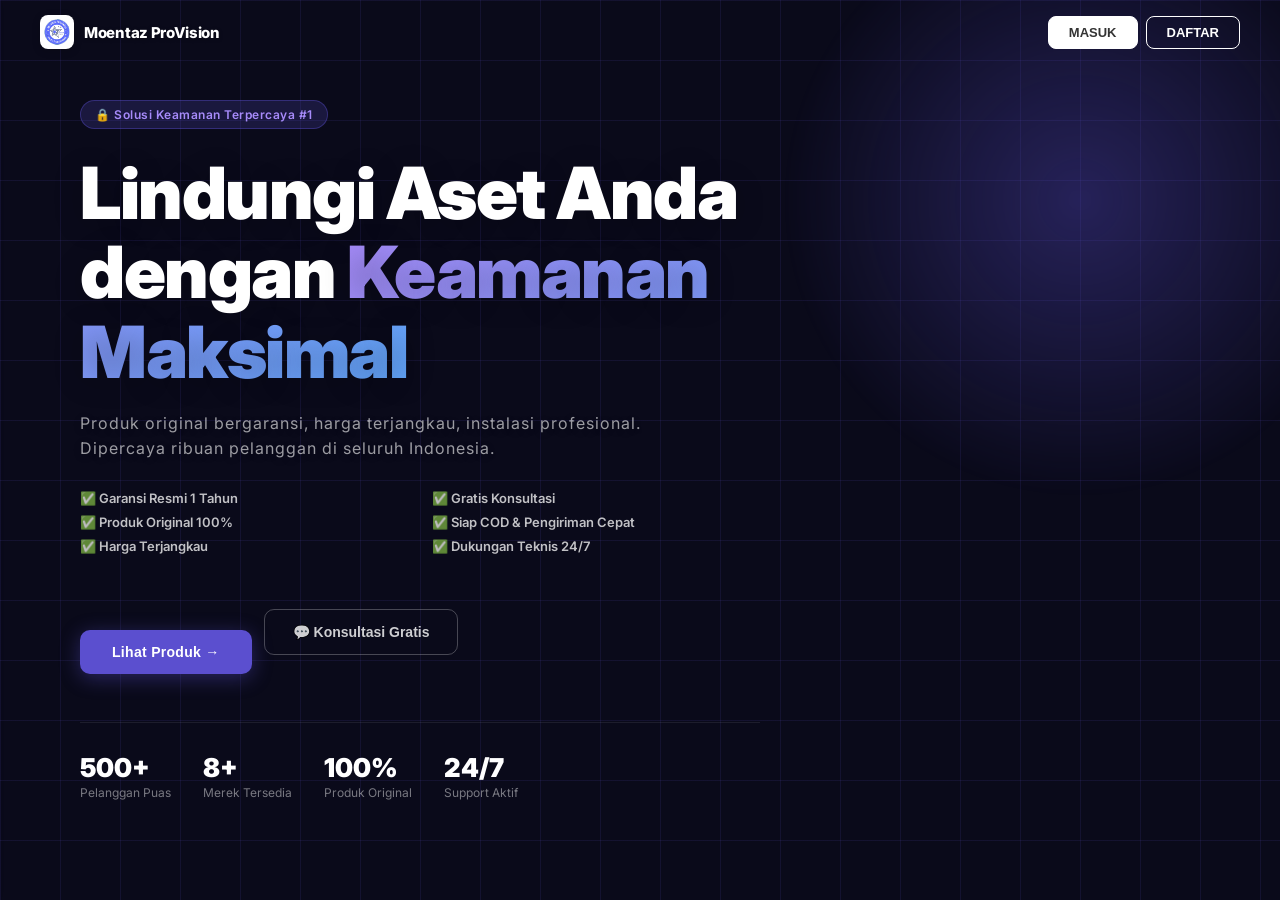
==== commit 79482f2a: "Add files via upload" ====
--- a/index.html
+++ b/index.html
@@ -9,18 +9,49 @@
   <meta name="apple-mobile-web-app-status-bar-style" content="black-translucent"/>
   <meta name="apple-mobile-web-app-title" content="Moentaz ProVision"/>
   <title>Moentaz ProVision</title>
+  <link rel="icon" type="image/jpeg" href="Blue Y2K Creative Star Class Logo.jpg"/>
+  <link rel="apple-touch-icon" href="Blue Y2K Creative Star Class Logo.jpg"/>
   <link rel="stylesheet" href="style.css"/>
   <link rel="stylesheet" href="mobile.css"/>
+  <link rel="stylesheet" href="professional.css"/>
 </head>
 <body>
 
 <!-- ===== NAVBAR ===== -->
 <nav class="navbar" id="navbar">
-  <button class="hamburger" id="navbar-hamburger" onclick="openSidebar()" style="display:none;">&#9776;</button>
+  <div class="navbar-left">
+    <button class="hamburger" id="navbar-hamburger" onclick="openSidebar()" style="display:none;">&#9776;</button>
+    <div class="navbar-logo" onclick="showPage('page-home')" style="cursor:pointer;">
+      <img src="Blue Y2K Creative Star Class Logo.jpg" alt="Logo" class="navbar-logo-img"/>
+      <span class="navbar-logo-text">Moentaz ProVision</span>
+    </div>
+  </div>
   <div class="nav-right">
     <button class="btn-masuk" id="btn-masuk" onclick="openModal('modal-masuk')">MASUK</button>
     <button class="btn-daftar" id="btn-daftar" onclick="openModal('modal-daftar')">DAFTAR</button>
-    <button class="btn-logout" id="btn-logout" onclick="doLogout()" style="display:none;">KELUAR</button>
+    <!-- Tombol profil (muncul saat login) -->
+    <div class="profile-wrap" id="profile-wrap" style="display:none;">
+      <button class="btn-profile" id="btn-profile" onclick="toggleProfileDropdown()">
+        <span class="profile-avatar-sm" id="profile-avatar-sm">👤</span>
+        <span id="profile-name-sm"></span>
+        <span class="profile-caret">▾</span>
+      </button>
+      <div class="profile-dropdown" id="profile-dropdown">
+        <div class="pd-header">
+          <div class="pd-avatar">👤</div>
+          <div>
+            <div id="pd-username" style="font-weight:800;font-size:15px;"></div>
+            <div id="pd-email" style="font-size:11px;color:#888;"></div>
+          </div>
+        </div>
+        <div class="pd-divider"></div>
+        <button class="pd-item" onclick="closeProfileDropdown();openProfilModal()">👤 Lihat Profil</button>
+        <button class="pd-item" onclick="closeProfileDropdown();openCCTVPay()">💜 CCTVStorePay</button>
+        <button class="pd-item" onclick="closeProfileDropdown();openModal('modal-cart')">🛒 Keranjang</button>
+        <div class="pd-divider"></div>
+        <button class="pd-item pd-logout" onclick="closeProfileDropdown();doLogout()">🚪 Keluar</button>
+      </div>
+    </div>
     <button class="btn-cart" id="navbar-cart" onclick="openModal('modal-cart')" style="display:none;">
       🛒<span class="cart-badge" id="cart-badge">0</span>
     </button>
@@ -31,20 +62,39 @@
 <section class="page active" id="page-home">
   <div class="hero-bg">
     <div class="hero-content">
-      <h1 class="hero-title">MOENTAZ<br><span>PROVISION</span></h1>
-      <p class="hero-slogan">Harga Kaki Lima, Kualitas Bintang Lima ⭐</p>
-      <div class="hero-desc">
-        <p>Layanan kami menyediakan produk CCTV yang sangat berkualitas dengan merek terkenal, kualitas yang bagus, dan bergaransi 100% selama 1 tahun.</p>
-        <div class="hero-features">
-          <div class="hero-feature">✅ Garansi Resmi 1 Tahun</div>
-          <div class="hero-feature">✅ Gratis Konsultasi &amp; Instalasi</div>
-          <div class="hero-feature">✅ Harga Terjangkau &amp; Kompetitif</div>
-          <div class="hero-feature">✅ Produk Original 100%</div>
-          <div class="hero-feature">✅ Siap COD &amp; Pengiriman Cepat</div>
-          <div class="hero-feature">✅ Dukungan Teknis 24/7</div>
-        </div>
-      </div>
-      <button class="btn-order" onclick="goToLayanan()">LIHAT PRODUK KAMI</button>
+      <div class="hero-badge">🔒 Solusi Keamanan Terpercaya #1</div>
+      <h1 class="hero-title">Lindungi Aset Anda<br>dengan <span>Keamanan Maksimal</span></h1>
+      <p class="hero-slogan">Produk original bergaransi, harga terjangkau, instalasi profesional.<br>Dipercaya ribuan pelanggan di seluruh Indonesia.</p>
+      <div class="hero-features">
+        <div class="hero-feature">✅ Garansi Resmi 1 Tahun</div>
+        <div class="hero-feature">✅ Gratis Konsultasi</div>
+        <div class="hero-feature">✅ Produk Original 100%</div>
+        <div class="hero-feature">✅ Siap COD & Pengiriman Cepat</div>
+        <div class="hero-feature">✅ Harga Terjangkau</div>
+        <div class="hero-feature">✅ Dukungan Teknis 24/7</div>
+      </div>
+      <div class="hero-cta-wrap">
+        <button class="btn-order" onclick="goToLayanan()">Lihat Produk →</button>
+        <button class="btn-order-secondary" onclick="openModal('modal-chat-admin')">💬 Konsultasi Gratis</button>
+      </div>
+      <div class="hero-stats">
+        <div class="hero-stat-item">
+          <div class="hero-stat-num">500+</div>
+          <div class="hero-stat-label">Pelanggan Puas</div>
+        </div>
+        <div class="hero-stat-item">
+          <div class="hero-stat-num">8+</div>
+          <div class="hero-stat-label">Merek Tersedia</div>
+        </div>
+        <div class="hero-stat-item">
+          <div class="hero-stat-num">100%</div>
+          <div class="hero-stat-label">Produk Original</div>
+        </div>
+        <div class="hero-stat-item">
+          <div class="hero-stat-num">24/7</div>
+          <div class="hero-stat-label">Support Aktif</div>
+        </div>
+      </div>
     </div>
   </div>
 </section>
@@ -52,7 +102,10 @@
 <!-- ===== PAGE: PRODUCTS ===== -->
 <section class="page" id="page-products">
   <div class="products-bg">
-    <h2 class="section-title">PRODUK YANG DIJUAL</h2>
+    <div style="max-width:1100px;margin:0 auto 24px;">
+      <h2 class="section-title">Produk Kami</h2>
+      <p class="section-subtitle">Pilih dari berbagai produk CCTV berkualitas dengan harga terbaik</p>
+    </div>
 
     <!-- Filter & Search Bar -->
     <div class="produk-filter-bar">
@@ -87,7 +140,7 @@
       <span>✅ Produk Resmi Moentaz ProVision</span>
     </div>
 
-    <h2 class="section-title" style="margin-top:16px;">BEST SELLER</h2>
+    <h2 class="section-title" style="margin-top:16px;max-width:1100px;margin-left:auto;margin-right:auto;">Best Seller</h2>
     <div class="featured-grid">
       <div class="featured-card" onclick="showDetail('tapo')">
         <img id="feat-tapo" alt="Tapo C500" class="prod-img"/>
@@ -540,41 +593,12 @@
     <p class="form-section-label">👤 Informasi Personal</p>
     <div class="form-group"><input type="text" id="reg-nama" placeholder="Nama Lengkap (min. 2 kata)"/><span>👤</span></div>
     <div class="form-group"><input type="email" id="reg-email" placeholder="Contoh: nama@gmail.com"/><span>✉️</span></div>
-
-    <!-- Alamat bertingkat -->
-    <p class="form-section-label">📍 Alamat</p>
-    <div class="alamat-grid">
-      <div class="alamat-select-wrap">
-        <select id="reg-provinsi" onchange="onProvinsiChange()" class="alamat-select">
-          <option value="">-- Pilih Provinsi --</option>
-        </select>
-      </div>
-      <div class="alamat-select-wrap">
-        <select id="reg-kota" onchange="onKotaChange()" class="alamat-select" disabled>
-          <option value="">-- Pilih Kota/Kab --</option>
-        </select>
-      </div>
-      <div class="alamat-select-wrap">
-        <select id="reg-kecamatan" onchange="onKecamatanChange()" class="alamat-select" disabled>
-          <option value="">-- Pilih Kecamatan --</option>
-        </select>
-      </div>
-      <div class="alamat-select-wrap">
-        <select id="reg-kodepos" class="alamat-select" disabled>
-          <option value="">-- Kode Pos --</option>
-        </select>
-      </div>
-    </div>
-    <div class="form-group" style="margin-top:8px;">
-      <input type="text" id="reg-jalan" placeholder="Nama Jalan, Gedung, No. Rumah (contoh: Jl. Merdeka No. 10)"/>
-      <span>🏠</span>
-    </div>
-
     <div class="form-group"><input type="tel" id="reg-telpon" placeholder="Nomor Telpon" oninput="this.value=this.value.replace(/[^0-9+\-\s]/g,'')"/><span>📞</span></div>
     <p class="form-section-label">🔒 Keamanan Akun</p>
     <div class="form-group"><input type="password" id="reg-password" placeholder="Min 8 karakter, huruf kapital, angka, . , - _"/><span>🔒</span></div>
     <div class="form-group"><input type="password" id="reg-password2" placeholder="Ulangi Password"/><span>🔒</span></div>
     <p id="reg-error" style="display:none;color:red;font-size:13px;margin-bottom:8px;"></p>
+    <p style="font-size:12px;color:#888;margin-bottom:10px;">📍 Alamat pengiriman akan diisi saat pertama kali checkout.</p>
     <button class="btn-daftar-submit" onclick="doDaftar()">Daftar Sekarang</button>
   </div>
 </div>
@@ -641,10 +665,10 @@
     <div id="sidebar-role" style="font-size:11px;color:#888;">Member Moentaz ProVision</div>
   </div>
   <nav>
-    <a href="#" onclick="closeSidebar();showPage('page-home')">🏠 HOME</a>
-    <a href="#" onclick="closeSidebar();showPage('page-tentang')">ℹ️ TENTANG KAMI</a>
-    <a href="#" onclick="closeSidebar();showPage('page-products')">📷 LAYANAN</a>
-    <a href="#" onclick="closeSidebar();showPage('page-kontak')">📞 KONTAK</a>
+    <a href="#" onclick="closeSidebar();showPage('page-home')">🏠 Home</a>
+    <a href="#" onclick="closeSidebar();showPage('page-products')">📷 Produk & Katalog</a>
+    <a href="#" onclick="closeSidebar();showPage('page-tentang')">ℹ️ Tentang Kami</a>
+    <a href="#" onclick="closeSidebar();showPage('page-kontak')">📞 Kontak</a>
   </nav>
   <div class="sidebar-divider"></div>
   <div class="sidebar-pay-card" onclick="closeSidebar();openCCTVPay()">
@@ -667,6 +691,57 @@
   </div>
 </div>
 
+<!-- ===== MODAL: KELOLA ALAMAT (multi, max 5) ===== -->
+<div class="modal-overlay" id="modal-alamat">
+  <div class="modal-box" style="max-width:500px;padding:0;border-radius:16px;overflow:hidden;">
+    <div style="background:linear-gradient(135deg,#5b4fcf,#7b6fe8);padding:20px 24px;color:white;display:flex;align-items:center;justify-content:space-between;">
+      <div>
+        <h2 style="font-size:18px;margin:0;">Alamat Pengiriman</h2>
+        <p style="font-size:12px;opacity:0.8;margin:4px 0 0;" id="alamat-count-label">0 / 5 alamat tersimpan</p>
+      </div>
+      <button style="background:rgba(255,255,255,0.2);border:none;color:white;width:28px;height:28px;border-radius:50%;font-size:16px;cursor:pointer;" onclick="closeModal('modal-alamat')">X</button>
+    </div>
+    <div id="alamat-list-multi" style="max-height:280px;overflow-y:auto;padding:12px 16px;"></div>
+    <div style="padding:0 16px 12px;">
+      <button id="btn-tambah-alamat-baru" class="btn-tambah-alamat-baru" onclick="toggleFormAlamatBaru()">+ Tambah Alamat Baru</button>
+    </div>
+    <div id="form-alamat-baru" style="display:none;border-top:1px solid #eee;padding:16px;">
+      <p style="font-size:13px;font-weight:700;color:#5b4fcf;margin-bottom:12px;">Alamat Baru</p>
+      <div style="margin-bottom:8px;">
+        <input type="text" id="new-label-alamat" placeholder="Label (Rumah / Kantor / dll)" style="width:100%;padding:9px 12px;border:1px solid #ddd;border-radius:8px;font-size:13px;outline:none;box-sizing:border-box;"/>
+      </div>
+      <div class="form-group" style="margin-bottom:8px;">
+        <input type="text" id="new-jalan-alamat" placeholder="Nama Jalan, No. Rumah, RT/RW"/>
+        <span>&#127968;</span>
+      </div>
+      <div class="form-group alamat-select-group" style="margin-bottom:8px;">
+        <select id="new-provinsi-alamat" onchange="onNewProvinsiAlamat()" class="alamat-select-input">
+          <option value="">Pilih Provinsi</option>
+          <option value="Aceh">Aceh</option><option value="Bali">Bali</option><option value="Banten">Banten</option><option value="Bengkulu">Bengkulu</option><option value="DI Yogyakarta">DI Yogyakarta</option><option value="DKI Jakarta">DKI Jakarta</option><option value="Gorontalo">Gorontalo</option><option value="Jambi">Jambi</option><option value="Jawa Barat">Jawa Barat</option><option value="Jawa Tengah">Jawa Tengah</option><option value="Jawa Timur">Jawa Timur</option><option value="Kalimantan Barat">Kalimantan Barat</option><option value="Kalimantan Selatan">Kalimantan Selatan</option><option value="Kalimantan Tengah">Kalimantan Tengah</option><option value="Kalimantan Timur">Kalimantan Timur</option><option value="Kalimantan Utara">Kalimantan Utara</option><option value="Kepulauan Riau">Kepulauan Riau</option><option value="Lampung">Lampung</option><option value="Maluku">Maluku</option><option value="Maluku Utara">Maluku Utara</option><option value="Nusa Tenggara Barat">Nusa Tenggara Barat</option><option value="Nusa Tenggara Timur">Nusa Tenggara Timur</option><option value="Papua">Papua</option><option value="Papua Barat">Papua Barat</option><option value="Riau">Riau</option><option value="Sulawesi Barat">Sulawesi Barat</option><option value="Sulawesi Selatan">Sulawesi Selatan</option><option value="Sulawesi Tengah">Sulawesi Tengah</option><option value="Sulawesi Tenggara">Sulawesi Tenggara</option><option value="Sulawesi Utara">Sulawesi Utara</option><option value="Sumatera Barat">Sumatera Barat</option><option value="Sumatera Selatan">Sumatera Selatan</option><option value="Sumatera Utara">Sumatera Utara</option>
+        </select>
+      </div>
+      <div class="form-group alamat-select-group" style="margin-bottom:8px;">
+        <select id="new-kota-alamat" onchange="onNewKotaAlamat()" class="alamat-select-input" disabled>
+          <option value="">Pilih Kota / Kabupaten</option>
+        </select>
+      </div>
+      <div class="form-group alamat-select-group" style="margin-bottom:8px;">
+        <select id="new-kecamatan-alamat" onchange="onNewKecamatanAlamat()" class="alamat-select-input" disabled>
+          <option value="">Pilih Kecamatan</option>
+        </select>
+      </div>
+      <div class="form-group" style="margin-bottom:12px;">
+        <input type="text" id="new-kodepos-alamat" placeholder="Kode Pos (5 digit)" maxlength="5" oninput="this.value=this.value.replace(/[^0-9]/g,'')"/>
+        <span>&#128206;</span>
+      </div>
+      <p id="new-alamat-error" style="display:none;color:red;font-size:12px;margin-bottom:8px;"></p>
+      <div style="display:flex;gap:8px;">
+        <button class="btn-confirm-checkout" style="flex:1;" onclick="simpanAlamatBaru()">Simpan Alamat</button>
+        <button onclick="toggleFormAlamatBaru()" style="padding:12px 16px;border:1px solid #ddd;border-radius:10px;background:white;cursor:pointer;font-size:14px;">Batal</button>
+      </div>
+    </div>
+  </div>
+</div>
 <!-- ===== MODAL: CHECKOUT ===== -->
 <div class="modal-overlay" id="modal-checkout">
   <div class="modal-box checkout-box">
@@ -680,36 +755,38 @@
       <span id="co-alamat-text" style="font-size:13px;color:#555;flex:1;">-</span>
       <button class="btn-ganti-alamat" onclick="openModalAlamat()">Ganti Alamat</button>
     </div>
+    <!-- Info zona ongkir -->
+    <div id="co-zona-info" style="display:none;font-size:12px;color:#5b4fcf;background:#f3f0ff;padding:8px 12px;border-radius:8px;margin-bottom:10px;"></div>
     <div class="co-group" data-group="pengiriman">
-      <div class="co-option" data-label="J&T Express" data-ongkir="18000" onclick="selectPengiriman(this)">
+      <div class="co-option" data-label="J&T Express" data-base-ongkir="18000" onclick="selectPengiriman(this)">
         <span class="co-icon">📦</span>
         <div><strong>J&amp;T Express</strong><small>Estimasi 2-3 hari</small></div>
-        <span class="co-ongkir">Rp18.000</span>
-      </div>
-      <div class="co-option" data-label="JNE Regular" data-ongkir="15000" onclick="selectPengiriman(this)">
+        <span class="co-ongkir" id="ongkir-jnt">Rp18.000</span>
+      </div>
+      <div class="co-option" data-label="JNE Regular" data-base-ongkir="15000" onclick="selectPengiriman(this)">
         <span class="co-icon">📦</span>
         <div><strong>JNE Regular</strong><small>Estimasi 3-5 hari</small></div>
-        <span class="co-ongkir">Rp15.000</span>
-      </div>
-      <div class="co-option" data-label="SiCepat" data-ongkir="12000" onclick="selectPengiriman(this)">
+        <span class="co-ongkir" id="ongkir-jne">Rp15.000</span>
+      </div>
+      <div class="co-option" data-label="SiCepat" data-base-ongkir="12000" onclick="selectPengiriman(this)">
         <span class="co-icon">⚡</span>
         <div><strong>SiCepat</strong><small>Estimasi 1-2 hari</small></div>
-        <span class="co-ongkir">Rp12.000</span>
-      </div>
-      <div class="co-option" data-label="AnterAja" data-ongkir="10000" onclick="selectPengiriman(this)">
+        <span class="co-ongkir" id="ongkir-sicepat">Rp12.000</span>
+      </div>
+      <div class="co-option" data-label="AnterAja" data-base-ongkir="10000" onclick="selectPengiriman(this)">
         <span class="co-icon">🏍️</span>
         <div><strong>AnterAja</strong><small>Estimasi 2-4 hari</small></div>
-        <span class="co-ongkir">Rp10.000</span>
-      </div>
-      <div class="co-option" data-label="Pos Indonesia" data-ongkir="9000" onclick="selectPengiriman(this)">
+        <span class="co-ongkir" id="ongkir-anteraja">Rp10.000</span>
+      </div>
+      <div class="co-option" data-label="Pos Indonesia" data-base-ongkir="9000" onclick="selectPengiriman(this)">
         <span class="co-icon">🏣</span>
         <div><strong>Pos Indonesia</strong><small>Estimasi 4-7 hari</small></div>
-        <span class="co-ongkir">Rp9.000</span>
-      </div>
-      <div class="co-option" data-label="JNE YES" data-ongkir="35000" onclick="selectPengiriman(this)">
+        <span class="co-ongkir" id="ongkir-pos">Rp9.000</span>
+      </div>
+      <div class="co-option" data-label="JNE YES" data-base-ongkir="35000" onclick="selectPengiriman(this)">
         <span class="co-icon">🚀</span>
         <div><strong>JNE YES</strong><small>Estimasi 1 hari (same day)</small></div>
-        <span class="co-ongkir">Rp35.000</span>
+        <span class="co-ongkir" id="ongkir-jneyes">Rp35.000</span>
       </div>
     </div>
     <div class="co-ongkir-summary" id="co-ongkir-summary" style="display:none;">
@@ -1020,9 +1097,9 @@
 </div>
 
 <!-- ===== MODAL: KELOLA ALAMAT ===== -->
-<div class="modal-overlay" id="modal-alamat">
+<div class="modal-overlay" id="modal-kelola-alamat">
   <div class="modal-box alamat-box">
-    <button class="modal-close" onclick="closeModal('modal-alamat');openModal('modal-checkout')">X</button>
+    <button class="modal-close" onclick="closeModal('modal-kelola-alamat');openModal('modal-checkout')">X</button>
     <h2>📍 Pilih Alamat Pengiriman</h2>
     <div id="alamat-list"></div>
     <button class="btn-tambah-alamat" onclick="showFormTambahAlamat()">+ Tambah Alamat Baru</button>
@@ -1126,13 +1203,53 @@
   </div>
 </div>
 
+<!-- ===== MODAL: PROFIL ===== -->
+<div class="modal-overlay" id="modal-profil">
+  <div class="modal-box profil-box">
+    <button class="modal-close" onclick="closeModal('modal-profil')">X</button>
+    <div class="profil-header">
+      <div class="profil-avatar-big">👤</div>
+      <h2 id="profil-nama">-</h2>
+      <div id="profil-badge" class="profil-badge">Member CCTV Store</div>
+    </div>
+    <div class="profil-info-list">
+      <div class="profil-info-row">
+        <span class="profil-info-icon">✉️</span>
+        <div><small>Email</small><strong id="profil-email">-</strong></div>
+      </div>
+      <div class="profil-info-row">
+        <span class="profil-info-icon">📞</span>
+        <div><small>Nomor Telpon</small><strong id="profil-telpon">-</strong></div>
+      </div>
+      <div class="profil-info-row">
+        <span class="profil-info-icon">📍</span>
+        <div><small>Alamat</small><strong id="profil-alamat">-</strong></div>
+      </div>
+      <div class="profil-info-row">
+        <span class="profil-info-icon">💜</span>
+        <div><small>Saldo CCTVStorePay</small><strong id="profil-saldo" style="color:#5b4fcf;">Rp0</strong></div>
+      </div>
+      <div class="profil-info-row">
+        <span class="profil-info-icon">🛒</span>
+        <div><small>Total Transaksi</small><strong id="profil-transaksi">0 transaksi</strong></div>
+      </div>
+    </div>
+    <div class="profil-actions">
+      <button class="profil-btn-pay" onclick="closeModal('modal-profil');openCCTVPay()">💜 CCTVStorePay</button>
+      <button class="profil-btn-logout" onclick="closeModal('modal-profil');doLogout()">🚪 Keluar</button>
+    </div>
+  </div>
+</div>
+
 <script src="cctv-icons.js"></script>
 <script src="wilayah.js"></script>
+<script src="sheets-connector.js"></script>
 <script src="app.js"></script>
 <script src="fitur-baru.js"></script>
 <script src="pesanan-global.js"></script>
 <script src="storage.js"></script>
 <script src="database.js"></script>
+<script src="alamat-dropdown.js"></script>
 
 <!-- Bottom Nav Mobile untuk Pembeli -->
 <nav class="buyer-bottom-nav" id="buyer-bottom-nav">
--- a/style.css
+++ b/style.css
@@ -188,36 +188,7 @@
 .badge-siap { background: #fff9c4; color: #f57f17; padding: 8px 16px; border-radius: 8px; font-weight: 700; font-size: 13px; }
 .badge-ready { background: #e8f5e9; color: #2e7d32; padding: 8px 16px; border-radius: 8px; font-weight: 700; font-size: 13px; }
 
-/* ===== KONTAK PAGE (9.png) ===== */
-.kontak-bg {
-  min-height: 100vh;
-  background: #e8eaf6;
-  display: flex; align-items: center; justify-content: center;
-  padding: 100px 20px 60px;
-}
-.kontak-container {
-  background: #e8eaf6; max-width: 700px; width: 100%;
-  text-align: left; padding: 40px;
-}
-.kontak-container h2 { text-align: center; font-size: 32px; font-weight: 900; color: #111; margin-bottom: 40px; }
-.kontak-item { display: flex; align-items: center; gap: 20px; margin-bottom: 30px; }
-.kontak-icon { font-size: 40px; }
-.kontak-item strong { font-size: 22px; color: #111; }
-
-/* ===== TENTANG KAMI PAGE (10.png) ===== */
-.tentang-bg {
-  min-height: 100vh;
-  background: #5b4fcf;
-  display: flex; align-items: center; justify-content: center;
-  padding: 100px 40px 60px;
-}
-.tentang-container {
-  max-width: 900px; color: white;
-}
-.tentang-container p {
-  font-size: 16px; font-weight: 700; line-height: 1.8;
-  margin-bottom: 20px; text-align: justify; letter-spacing: 0.5px;
-}
+/* ===== KONTAK & TENTANG — diganti di professional.css ===== */
 
 /* ===== MODALS ===== */
 .modal-overlay {
@@ -1947,3 +1918,219 @@
     max-height: 60vh;
   }
 }
+
+/* ===== PROFILE BUTTON & DROPDOWN ===== */
+.profile-wrap {
+  position: relative;
+  display: flex;
+  align-items: center;
+}
+.btn-profile {
+  display: flex; align-items: center; gap: 7px;
+  background: rgba(255,255,255,0.15);
+  border: 2px solid rgba(255,255,255,0.6);
+  color: white; padding: 7px 14px; border-radius: 25px;
+  font-weight: 700; font-size: 13px; cursor: pointer;
+  transition: all 0.2s; white-space: nowrap;
+  backdrop-filter: blur(6px);
+}
+.btn-profile:hover { background: rgba(255,255,255,0.3); }
+.profile-avatar-sm { font-size: 16px; }
+.profile-caret { font-size: 10px; opacity: 0.8; }
+
+/* Dropdown */
+.profile-dropdown {
+  display: none;
+  position: absolute; top: calc(100% + 10px); right: 0;
+  background: white; border-radius: 14px;
+  box-shadow: 0 8px 32px rgba(0,0,0,0.18);
+  min-width: 220px; z-index: 300;
+  overflow: hidden;
+  animation: dropIn 0.18s ease;
+}
+.profile-dropdown.open { display: block; }
+@keyframes dropIn {
+  from { opacity: 0; transform: translateY(-8px); }
+  to   { opacity: 1; transform: translateY(0); }
+}
+.pd-header {
+  display: flex; align-items: center; gap: 12px;
+  padding: 16px 18px; background: linear-gradient(135deg, #5b4fcf, #7b6fe8);
+  color: white;
+}
+.pd-avatar { font-size: 30px; }
+.pd-divider { height: 1px; background: #f0f0f0; margin: 4px 0; }
+.pd-item {
+  display: block; width: 100%; text-align: left;
+  background: none; border: none; padding: 11px 18px;
+  font-size: 14px; font-weight: 600; color: #333;
+  cursor: pointer; transition: background 0.15s;
+}
+.pd-item:hover { background: #f3f0ff; color: #5b4fcf; }
+.pd-logout { color: #e53935 !important; }
+.pd-logout:hover { background: #fff5f5 !important; }
+
+/* ===== MODAL PROFIL ===== */
+.profil-box { max-width: 420px; padding: 0; border-radius: 16px; overflow: hidden; }
+.profil-header {
+  background: linear-gradient(135deg, #5b4fcf, #9c27b0);
+  color: white; text-align: center; padding: 32px 24px 24px;
+}
+.profil-avatar-big { font-size: 56px; margin-bottom: 10px; }
+.profil-header h2 { font-size: 22px; font-weight: 900; margin-bottom: 6px; }
+.profil-badge {
+  display: inline-block;
+  background: rgba(255,255,255,0.2);
+  padding: 4px 14px; border-radius: 20px;
+  font-size: 12px; font-weight: 700;
+}
+.profil-info-list { padding: 16px 24px; }
+.profil-info-row {
+  display: flex; align-items: flex-start; gap: 14px;
+  padding: 12px 0; border-bottom: 1px solid #f0f0f0;
+}
+.profil-info-row:last-child { border-bottom: none; }
+.profil-info-icon { font-size: 20px; min-width: 26px; text-align: center; margin-top: 2px; }
+.profil-info-row small { display: block; font-size: 11px; color: #999; margin-bottom: 2px; }
+.profil-info-row strong { font-size: 14px; color: #222; word-break: break-all; }
+.profil-actions {
+  display: flex; gap: 10px; padding: 16px 24px;
+  border-top: 1px solid #f0f0f0;
+}
+.profil-btn-pay {
+  flex: 1; background: #5b4fcf; color: white; border: none;
+  padding: 12px; border-radius: 10px; font-weight: 800;
+  font-size: 14px; cursor: pointer; transition: background 0.2s;
+}
+.profil-btn-pay:hover { background: #4527a0; }
+.profil-btn-logout {
+  flex: 1; background: #fff0f0; color: #e53935; border: 2px solid #e53935;
+  padding: 12px; border-radius: 10px; font-weight: 800;
+  font-size: 14px; cursor: pointer; transition: all 0.2s;
+}
+.profil-btn-logout:hover { background: #e53935; color: white; }
+
+/* ===== NAVBAR LIGHT MODE (halaman terang) ===== */
+/* Pastikan semua elemen navbar terbaca di background putih */
+.navbar.light .hamburger,
+.navbar.light .btn-cart {
+  color: #333 !important;
+}
+.navbar.light .btn-masuk {
+  background: #5b4fcf !important;
+  color: white !important;
+  border-color: #5b4fcf !important;
+}
+.navbar.light .btn-daftar {
+  color: #5b4fcf !important;
+  border-color: #5b4fcf !important;
+  background: transparent !important;
+}
+.navbar.light .btn-profile {
+  color: #5b4fcf !important;
+  border-color: #5b4fcf !important;
+  background: rgba(91,79,207,0.08) !important;
+}
+.navbar.light .profile-caret { color: #5b4fcf !important; }
+
+/* ===== DROPDOWN ALAMAT DI MODAL ===== */
+.alamat-select-group { padding: 0; }
+.alamat-select-input {
+  width: 100%; padding: 11px 14px;
+  border: none; outline: none;
+  background: transparent; font-size: 14px;
+  color: #333; cursor: pointer;
+  appearance: none; -webkit-appearance: none;
+  background-image: url("data:image/svg+xml,%3Csvg xmlns='http://www.w3.org/2000/svg' width='12' height='8' viewBox='0 0 12 8'%3E%3Cpath d='M1 1l5 5 5-5' stroke='%23999' stroke-width='1.5' fill='none' stroke-linecap='round'/%3E%3C/svg%3E");
+  background-repeat: no-repeat;
+  background-position: right 14px center;
+  padding-right: 36px;
+}
+.alamat-select-input:disabled { color: #bbb; cursor: not-allowed; }
+.alamat-select-input option { color: #333; }
+
+/* ===== NAVBAR LOGO ===== */
+.navbar {
+  justify-content: space-between;
+}
+.navbar-left {
+  display: flex;
+  align-items: center;
+  gap: 10px;
+}
+.navbar-logo {
+  display: flex;
+  align-items: center;
+  gap: 8px;
+  text-decoration: none;
+}
+.navbar-logo-img {
+  width: 36px;
+  height: 36px;
+  border-radius: 50%;
+  object-fit: cover;
+  border: 2px solid rgba(255,255,255,0.6);
+  box-shadow: 0 2px 8px rgba(0,0,0,0.2);
+  transition: transform 0.2s;
+}
+.navbar-logo-img:hover { transform: scale(1.08); }
+.navbar-logo-text {
+  font-size: 15px;
+  font-weight: 800;
+  color: white;
+  letter-spacing: 0.5px;
+  text-shadow: 0 1px 4px rgba(0,0,0,0.3);
+  white-space: nowrap;
+}
+.navbar.light .navbar-logo-text { color: #5b4fcf; }
+.navbar.light .navbar-logo-img  { border-color: #5b4fcf; }
+
+@media (max-width: 480px) {
+  .navbar-logo-text { display: none; }
+  .navbar-logo-img  { width: 32px; height: 32px; }
+}
+
+/* ===== MULTI-ALAMAT CARDS ===== */
+.btn-tambah-alamat-baru {
+  width: 100%; padding: 11px;
+  background: #f3f0ff; border: 2px dashed #5b4fcf;
+  color: #5b4fcf; border-radius: 10px;
+  font-weight: 700; font-size: 14px; cursor: pointer;
+  transition: all 0.2s;
+}
+.btn-tambah-alamat-baru:hover:not(:disabled) { background: #ede7f6; }
+.btn-tambah-alamat-baru:disabled { cursor: not-allowed; }
+
+.alamat-card-multi {
+  border: 1px solid #e0e0e0; border-radius: 12px;
+  padding: 14px 16px; margin-bottom: 10px;
+  transition: border-color 0.2s;
+}
+.alamat-card-multi:last-child { margin-bottom: 0; }
+.alamat-utama-multi { border-color: #5b4fcf; background: #f8f6ff; }
+.acm-header { display: flex; align-items: center; gap: 8px; margin-bottom: 6px; }
+.acm-label { font-weight: 800; font-size: 14px; color: #222; }
+.acm-badge-utama {
+  background: #5b4fcf; color: white;
+  font-size: 11px; padding: 2px 8px; border-radius: 20px; font-weight: 700;
+}
+.acm-body { font-size: 12px; color: #666; line-height: 1.5; margin-bottom: 10px; }
+.acm-actions { display: flex; gap: 6px; flex-wrap: wrap; }
+.acm-btn-pilih {
+  background: #5b4fcf; color: white; border: none;
+  padding: 6px 14px; border-radius: 8px; font-size: 12px;
+  font-weight: 700; cursor: pointer; transition: background 0.2s;
+}
+.acm-btn-pilih:hover { background: #4527a0; }
+.acm-btn-utama {
+  background: #f3f0ff; color: #5b4fcf; border: 1px solid #5b4fcf;
+  padding: 6px 14px; border-radius: 8px; font-size: 12px;
+  font-weight: 600; cursor: pointer; transition: all 0.2s;
+}
+.acm-btn-utama:hover { background: #ede7f6; }
+.acm-btn-hapus {
+  background: #fff5f5; color: #e53935; border: 1px solid #e53935;
+  padding: 6px 14px; border-radius: 8px; font-size: 12px;
+  font-weight: 600; cursor: pointer; transition: all 0.2s;
+}
+.acm-btn-hapus:hover { background: #e53935; color: white; }
--- a/professional.css
+++ b/professional.css
@@ -0,0 +1,571 @@
+/* ============================================================
+   PROFESSIONAL REDESIGN — Moentaz ProVision
+   Override style.css untuk tampilan lebih bersih & modern
+   ============================================================ */
+
+@import url('https://fonts.googleapis.com/css2?family=Inter:wght@400;500;600;700;800;900&display=swap');
+
+* { margin: 0; padding: 0; box-sizing: border-box; }
+
+body {
+  font-family: 'Inter', 'Segoe UI', sans-serif;
+  overflow-x: hidden;
+  color: #111;
+  background: #fff;
+}
+
+/* ============================================================
+   NAVBAR
+   ============================================================ */
+.navbar {
+  position: fixed; top: 0; left: 0; right: 0; z-index: 100;
+  display: flex; justify-content: space-between; align-items: center;
+  padding: 0 40px;
+  height: 64px;
+  background: transparent;
+  transition: background 0.3s, box-shadow 0.3s;
+}
+.navbar.light {
+  background: rgba(255,255,255,0.97) !important;
+  box-shadow: 0 1px 0 rgba(0,0,0,0.08) !important;
+  backdrop-filter: blur(12px);
+}
+.navbar.scrolled {
+  background: rgba(15,12,41,0.85) !important;
+  backdrop-filter: blur(16px);
+  box-shadow: none !important;
+}
+.navbar-left { display: flex; align-items: center; gap: 10px; }
+.navbar-logo  { display: flex; align-items: center; gap: 10px; cursor: pointer; }
+.navbar-logo-img {
+  width: 34px; height: 34px; border-radius: 8px;
+  object-fit: cover; border: none;
+  box-shadow: 0 2px 8px rgba(0,0,0,0.15);
+  transition: transform 0.2s;
+  mix-blend-mode: screen;
+  background: transparent;
+}
+/* Di halaman terang pakai multiply agar logo tetap terlihat */
+.navbar.light .navbar-logo-img {
+  mix-blend-mode: multiply;
+}
+.navbar-logo-img:hover { transform: scale(1.06); }
+.navbar-logo-text {
+  font-size: 15px; font-weight: 800; letter-spacing: -0.3px;
+  color: white;
+}
+.navbar.light .navbar-logo-text { color: #111; }
+
+.nav-right { display: flex; align-items: center; gap: 8px; }
+
+.btn-masuk {
+  background: white; color: #111;
+  border: 1.5px solid rgba(255,255,255,0.8);
+  padding: 8px 20px; border-radius: 8px;
+  font-weight: 600; font-size: 13px; cursor: pointer;
+  transition: all 0.2s;
+}
+.btn-masuk:hover { background: #f5f5f5; }
+.navbar.light .btn-masuk {
+  background: #5b4fcf; color: white;
+  border-color: #5b4fcf;
+}
+.navbar.light .btn-masuk:hover { background: #4527a0; }
+
+.btn-daftar {
+  background: #5b4fcf; color: white;
+  border: 1.5px solid #5b4fcf;
+  padding: 8px 20px; border-radius: 8px;
+  font-weight: 600; font-size: 13px; cursor: pointer;
+  transition: all 0.2s;
+}
+.btn-daftar:hover { background: #4527a0; border-color: #4527a0; }
+.navbar:not(.light) .btn-daftar {
+  background: rgba(255,255,255,0.15);
+  border-color: rgba(255,255,255,0.5);
+}
+.navbar:not(.light) .btn-daftar:hover { background: rgba(255,255,255,0.25); }
+
+.btn-cart {
+  background: none; border: none; color: white;
+  font-size: 20px; cursor: pointer; position: relative;
+  padding: 6px;
+}
+.navbar.light .btn-cart { color: #333; }
+.cart-badge {
+  position: absolute; top: 0; right: 0;
+  background: #ef4444; color: white; border-radius: 50%;
+  font-size: 10px; width: 16px; height: 16px;
+  display: flex; align-items: center; justify-content: center;
+  font-weight: 700; border: 2px solid white;
+}
+
+.hamburger {
+  background: none; border: none; color: white;
+  font-size: 22px; cursor: pointer; padding: 4px;
+}
+.navbar.light .hamburger { color: #333; }
+
+/* Profile button */
+.btn-profile {
+  display: flex; align-items: center; gap: 6px;
+  background: rgba(255,255,255,0.12);
+  border: 1.5px solid rgba(255,255,255,0.4);
+  color: white; padding: 6px 14px; border-radius: 8px;
+  font-weight: 600; font-size: 13px; cursor: pointer;
+  transition: all 0.2s;
+}
+.btn-profile:hover { background: rgba(255,255,255,0.22); }
+.navbar.light .btn-profile {
+  background: #f3f0ff; color: #5b4fcf;
+  border-color: #d4c8ff;
+}
+.navbar.light .btn-profile:hover { background: #ede7f6; }
+.profile-caret { font-size: 10px; opacity: 0.7; }
+
+/* ============================================================
+   HERO PAGE
+   ============================================================ */
+.hero-bg {
+  min-height: 100vh;
+  background: #0a0a1a;
+  display: flex; align-items: center;
+  padding: 0 80px;
+  position: relative; overflow: hidden;
+}
+
+/* Grid pattern */
+.hero-bg::before {
+  content: '';
+  position: absolute; inset: 0;
+  background-image:
+    linear-gradient(rgba(91,79,207,0.12) 1px, transparent 1px),
+    linear-gradient(90deg, rgba(91,79,207,0.12) 1px, transparent 1px);
+  background-size: 60px 60px;
+}
+
+/* Glow orbs */
+.hero-bg::after {
+  content: '';
+  position: absolute;
+  width: 600px; height: 600px;
+  background: radial-gradient(circle, rgba(91,79,207,0.35) 0%, transparent 70%);
+  top: -100px; right: -100px;
+  pointer-events: none;
+}
+
+.hero-content {
+  position: relative; z-index: 2;
+  max-width: 680px;
+}
+
+/* Badge */
+.hero-badge {
+  display: inline-flex; align-items: center; gap: 6px;
+  background: rgba(91,79,207,0.2);
+  border: 1px solid rgba(91,79,207,0.4);
+  color: #a78bfa; font-size: 12px; font-weight: 600;
+  padding: 6px 14px; border-radius: 50px;
+  margin-bottom: 24px; letter-spacing: 0.5px;
+}
+
+.hero-title {
+  font-size: clamp(42px, 6vw, 72px);
+  font-weight: 900; color: white;
+  line-height: 1.1; letter-spacing: -1.5px;
+  margin-bottom: 20px;
+}
+.hero-title span {
+  background: linear-gradient(135deg, #a78bfa, #60a5fa);
+  -webkit-background-clip: text; -webkit-text-fill-color: transparent;
+  background-clip: text;
+}
+
+.hero-slogan {
+  font-size: 16px; color: rgba(255,255,255,0.6);
+  margin-bottom: 28px; font-weight: 400; line-height: 1.6;
+}
+
+.hero-features {
+  display: grid; grid-template-columns: 1fr 1fr;
+  gap: 8px 24px; margin-bottom: 36px;
+}
+.hero-feature {
+  font-size: 13px; color: rgba(255,255,255,0.75);
+  display: flex; align-items: center; gap: 6px;
+}
+
+.hero-cta-wrap { display: flex; gap: 12px; align-items: center; flex-wrap: wrap; }
+
+.btn-order {
+  background: #5b4fcf; color: white;
+  border: none; padding: 14px 32px;
+  border-radius: 10px; font-weight: 700; font-size: 14px;
+  cursor: pointer; letter-spacing: 0.3px;
+  transition: all 0.25s;
+  box-shadow: 0 4px 20px rgba(91,79,207,0.4);
+}
+.btn-order:hover {
+  background: #4527a0;
+  transform: translateY(-2px);
+  box-shadow: 0 8px 28px rgba(91,79,207,0.5);
+}
+
+.btn-order-secondary {
+  background: transparent; color: rgba(255,255,255,0.8);
+  border: 1.5px solid rgba(255,255,255,0.25);
+  padding: 14px 28px; border-radius: 10px;
+  font-weight: 600; font-size: 14px; cursor: pointer;
+  transition: all 0.25s;
+}
+.btn-order-secondary:hover {
+  background: rgba(255,255,255,0.08);
+  border-color: rgba(255,255,255,0.4);
+}
+
+/* Stats row */
+.hero-stats {
+  display: flex; gap: 32px; margin-top: 48px;
+  padding-top: 32px;
+  border-top: 1px solid rgba(255,255,255,0.08);
+}
+.hero-stat-item { text-align: left; }
+.hero-stat-num {
+  font-size: 26px; font-weight: 900; color: white;
+  line-height: 1;
+}
+.hero-stat-label {
+  font-size: 12px; color: rgba(255,255,255,0.45);
+  margin-top: 4px;
+}
+
+/* ============================================================
+   PRODUCTS PAGE
+   ============================================================ */
+.products-bg {
+  min-height: 100vh;
+  background: #f8f9fc;
+  padding: 88px 40px 60px;
+}
+
+.section-title {
+  font-size: 28px; font-weight: 800;
+  color: #111; margin-bottom: 6px;
+  letter-spacing: -0.5px;
+}
+.section-subtitle {
+  font-size: 14px; color: #888; margin-bottom: 28px;
+}
+
+/* Filter bar */
+.produk-filter-bar {
+  display: flex; gap: 10px; margin-bottom: 28px;
+  flex-wrap: wrap; align-items: center;
+}
+.produk-search-input {
+  flex: 1; min-width: 200px;
+  padding: 10px 16px; border: 1.5px solid #e0e0e0;
+  border-radius: 10px; font-size: 14px; outline: none;
+  background: white; transition: border-color 0.2s;
+  font-family: inherit;
+}
+.produk-search-input:focus { border-color: #5b4fcf; }
+.produk-filter-select {
+  padding: 10px 14px; border: 1.5px solid #e0e0e0;
+  border-radius: 10px; font-size: 13px; outline: none;
+  background: white; cursor: pointer; font-family: inherit;
+  transition: border-color 0.2s;
+}
+.produk-filter-select:focus { border-color: #5b4fcf; }
+
+/* Section header */
+.seller-products-header {
+  display: flex; align-items: center; gap: 8px;
+  font-size: 13px; font-weight: 700; color: #5b4fcf;
+  background: #f3f0ff; border: 1px solid #d4c8ff;
+  padding: 8px 16px; border-radius: 8px;
+  margin-bottom: 16px; width: fit-content;
+}
+
+/* Featured grid */
+.featured-grid {
+  display: grid; grid-template-columns: repeat(3, 1fr);
+  gap: 16px; max-width: 1100px; margin: 0 auto 32px;
+}
+.featured-card {
+  background: white; border-radius: 14px; padding: 20px;
+  text-align: center;
+  border: 1.5px solid #f0f0f0;
+  cursor: pointer;
+  transition: border-color 0.2s, transform 0.2s, box-shadow 0.2s;
+}
+.featured-card:hover {
+  border-color: #5b4fcf;
+  transform: translateY(-3px);
+  box-shadow: 0 8px 24px rgba(91,79,207,0.12);
+}
+.featured-card img {
+  width: 120px; height: 120px; object-fit: contain;
+  margin-bottom: 14px; image-rendering: pixelated;
+}
+.featured-card h3 {
+  font-size: 13px; font-weight: 700; color: #111;
+  margin-bottom: 6px; letter-spacing: -0.2px;
+}
+.featured-card p { font-size: 12px; color: #888; line-height: 1.5; }
+
+/* Product grid */
+.product-grid {
+  display: grid; grid-template-columns: repeat(4, 1fr);
+  gap: 12px; max-width: 1100px; margin: 0 auto;
+  border: none;
+}
+.product-card {
+  background: white; padding: 16px;
+  border-radius: 14px; border: 1.5px solid #f0f0f0;
+  cursor: pointer; position: relative;
+  transition: border-color 0.2s, transform 0.2s, box-shadow 0.2s;
+}
+.product-card:hover {
+  border-color: #5b4fcf;
+  transform: translateY(-2px);
+  box-shadow: 0 6px 20px rgba(91,79,207,0.1);
+  z-index: 1;
+}
+.product-card .star {
+  position: absolute; top: 10px; left: 10px; font-size: 14px;
+}
+.product-card.discount .badge {
+  position: absolute; top: 10px; right: 10px;
+  background: #ef4444; color: white; font-size: 10px;
+  padding: 2px 7px; border-radius: 6px; font-weight: 700;
+}
+.product-card img {
+  width: 100%; height: 110px; object-fit: contain;
+  image-rendering: pixelated; margin-bottom: 10px;
+}
+.prod-info small {
+  display: block; font-size: 10px; color: #aaa;
+  text-transform: uppercase; letter-spacing: 0.5px;
+}
+.prod-info strong {
+  display: block; font-size: 13px; font-weight: 700;
+  color: #111; margin: 4px 0 2px; letter-spacing: -0.2px;
+}
+.price {
+  color: #5b4fcf; font-weight: 800; font-size: 15px;
+  margin: 6px 0 10px;
+}
+.prod-actions {
+  display: flex; gap: 6px; align-items: center;
+}
+.prod-actions button {
+  font-size: 11px; padding: 6px 10px;
+  border: 1.5px solid #e0e0e0; border-radius: 7px;
+  cursor: pointer; background: white; font-family: inherit;
+  transition: all 0.15s;
+}
+.prod-actions button:hover { border-color: #5b4fcf; color: #5b4fcf; }
+.btn-beli {
+  background: #5b4fcf !important; color: white !important;
+  border: none !important; border-radius: 7px !important;
+  padding: 6px 12px !important; font-weight: 700 !important;
+  font-size: 11px !important; flex: 1;
+  transition: background 0.2s !important;
+}
+.btn-beli:hover { background: #4527a0 !important; }
+
+/* ============================================================
+   DETAIL PAGE
+   ============================================================ */
+.detail-bg {
+  min-height: 100vh;
+  background: #f8f9fc;
+  padding: 88px 20px 60px;
+}
+.detail-container {
+  max-width: 640px; margin: 0 auto;
+  background: white; border-radius: 16px; padding: 32px;
+  border: 1.5px solid #f0f0f0;
+}
+.btn-back {
+  background: none; border: none; color: #5b4fcf;
+  font-size: 14px; cursor: pointer; margin-bottom: 20px;
+  font-weight: 600; display: flex; align-items: center; gap: 4px;
+  padding: 0;
+}
+.btn-back:hover { color: #4527a0; }
+.detail-container > img {
+  width: 180px; display: block; margin: 0 auto 24px;
+  object-fit: contain; image-rendering: pixelated;
+}
+.detail-container h2 {
+  font-size: 24px; font-weight: 800; color: #111;
+  letter-spacing: -0.5px;
+}
+.detail-price {
+  color: #5b4fcf; font-size: 22px; font-weight: 900;
+  margin: 8px 0 20px;
+}
+.detail-actions { display: flex; gap: 10px; margin-bottom: 24px; }
+.detail-actions button {
+  padding: 10px 16px; border: 1.5px solid #e0e0e0;
+  border-radius: 10px; cursor: pointer; font-size: 14px;
+  font-family: inherit; transition: all 0.2s;
+}
+.detail-actions button:hover { border-color: #5b4fcf; }
+.btn-beli-detail {
+  background: #5b4fcf !important; color: white !important;
+  border: none !important; border-radius: 10px !important;
+  padding: 10px 28px !important; font-weight: 700 !important;
+  font-size: 14px !important; flex: 1;
+}
+.btn-beli-detail:hover { background: #4527a0 !important; }
+
+.detail-desc h4 {
+  font-size: 15px; font-weight: 700; color: #111;
+  margin: 24px 0 10px; padding-bottom: 8px;
+  border-bottom: 1.5px solid #f0f0f0;
+}
+.detail-desc p { font-size: 13px; line-height: 1.7; color: #555; margin-bottom: 8px; }
+
+.reviews { display: grid; grid-template-columns: 1fr 1fr; gap: 10px; margin-top: 12px; }
+.review-card {
+  background: #f8f9fc; border-radius: 10px; padding: 12px;
+  border: 1px solid #f0f0f0;
+}
+.rev-avatar {
+  display: inline-flex; align-items: center; justify-content: center;
+  width: 26px; height: 26px; border-radius: 50%; color: white;
+  font-weight: 700; font-size: 12px; margin-right: 6px;
+}
+.rev-avatar.r { background: #ef4444; }
+.rev-avatar.m { background: #22c55e; }
+.rev-avatar.n { background: #3b82f6; }
+.rev-avatar.d { background: #a855f7; }
+.review-card strong { font-size: 12px; font-weight: 700; }
+.review-card div { font-size: 11px; margin: 3px 0; }
+.review-card p { font-size: 12px; color: #666; }
+
+.badges-row { display: flex; gap: 8px; margin-top: 20px; flex-wrap: wrap; }
+.badge-garansi {
+  background: #fff7ed; color: #c2410c;
+  border: 1.5px solid #fed7aa;
+  padding: 6px 14px; border-radius: 8px; font-weight: 700; font-size: 12px;
+}
+.badge-siap {
+  background: #fefce8; color: #a16207;
+  border: 1.5px solid #fde68a;
+  padding: 6px 14px; border-radius: 8px; font-weight: 700; font-size: 12px;
+}
+.badge-ready {
+  background: #f0fdf4; color: #15803d;
+  border: 1.5px solid #bbf7d0;
+  padding: 6px 14px; border-radius: 8px; font-weight: 700; font-size: 12px;
+}
+
+/* ============================================================
+   KONTAK & TENTANG
+   ============================================================ */
+.kontak-bg {
+  min-height: 100vh;
+  background: #0a0a1a;
+  display: flex; align-items: center; justify-content: center;
+  padding: 88px 40px 60px;
+  position: relative; overflow: hidden;
+}
+.kontak-bg::before {
+  content: '';
+  position: absolute; inset: 0;
+  background-image:
+    linear-gradient(rgba(91,79,207,0.12) 1px, transparent 1px),
+    linear-gradient(90deg, rgba(91,79,207,0.12) 1px, transparent 1px);
+  background-size: 60px 60px;
+}
+.kontak-bg::after {
+  content: '';
+  position: absolute;
+  width: 500px; height: 500px;
+  background: radial-gradient(circle, rgba(91,79,207,0.25) 0%, transparent 70%);
+  bottom: -100px; left: -100px;
+  pointer-events: none;
+}
+.kontak-container {
+  max-width: 600px; width: 100%;
+  position: relative; z-index: 1;
+}
+.kontak-container h2 {
+  font-size: 32px; font-weight: 900; color: white;
+  margin-bottom: 40px; letter-spacing: -0.5px;
+}
+.kontak-item {
+  display: flex; align-items: center; gap: 16px;
+  padding: 16px 20px; margin-bottom: 12px;
+  background: rgba(255,255,255,0.05);
+  border: 1px solid rgba(255,255,255,0.1);
+  border-radius: 12px; transition: background 0.2s;
+}
+.kontak-item:hover { background: rgba(255,255,255,0.08); }
+.kontak-icon { font-size: 28px; }
+.kontak-item strong { font-size: 16px; color: white; font-weight: 600; }
+
+.tentang-bg {
+  min-height: 100vh;
+  background: #0a0a1a;
+  display: flex; align-items: center; justify-content: center;
+  padding: 88px 40px 60px;
+  position: relative; overflow: hidden;
+}
+.tentang-bg::before {
+  content: '';
+  position: absolute; inset: 0;
+  background-image:
+    linear-gradient(rgba(91,79,207,0.12) 1px, transparent 1px),
+    linear-gradient(90deg, rgba(91,79,207,0.12) 1px, transparent 1px);
+  background-size: 60px 60px;
+}
+.tentang-bg::after {
+  content: '';
+  position: absolute;
+  width: 500px; height: 500px;
+  background: radial-gradient(circle, rgba(91,79,207,0.2) 0%, transparent 70%);
+  top: -100px; right: -100px;
+  pointer-events: none;
+}
+.tentang-container {
+  max-width: 800px;
+  position: relative; z-index: 1;
+}
+.tentang-container p {
+  font-size: 15px; font-weight: 400; line-height: 1.9;
+  margin-bottom: 20px; color: rgba(255,255,255,0.75);
+  text-align: left; letter-spacing: 0.2px;
+}
+
+/* ============================================================
+   PIXEL ART IMAGES
+   ============================================================ */
+.prod-img { image-rendering: pixelated; image-rendering: crisp-edges; }
+.featured-card .prod-img { width: 120px; height: 120px; object-fit: contain; }
+.product-card .prod-img  { width: 100%; height: 110px; object-fit: contain; }
+
+/* ============================================================
+   RESPONSIVE
+   ============================================================ */
+@media (max-width: 900px) {
+  .featured-grid { grid-template-columns: repeat(2, 1fr); }
+  .product-grid  { grid-template-columns: repeat(2, 1fr); }
+  .hero-bg { padding: 0 32px; }
+  .hero-stats { gap: 20px; }
+}
+@media (max-width: 600px) {
+  .featured-grid { grid-template-columns: 1fr; }
+  .product-grid  { grid-template-columns: repeat(2, 1fr); gap: 8px; }
+  .hero-bg { padding: 0 20px; }
+  .hero-title { font-size: 36px; }
+  .hero-features { grid-template-columns: 1fr; }
+  .hero-stats { flex-wrap: wrap; gap: 16px; }
+  .navbar { padding: 0 16px; }
+  .products-bg { padding: 80px 16px 40px; }
+  .reviews { grid-template-columns: 1fr; }
+}
